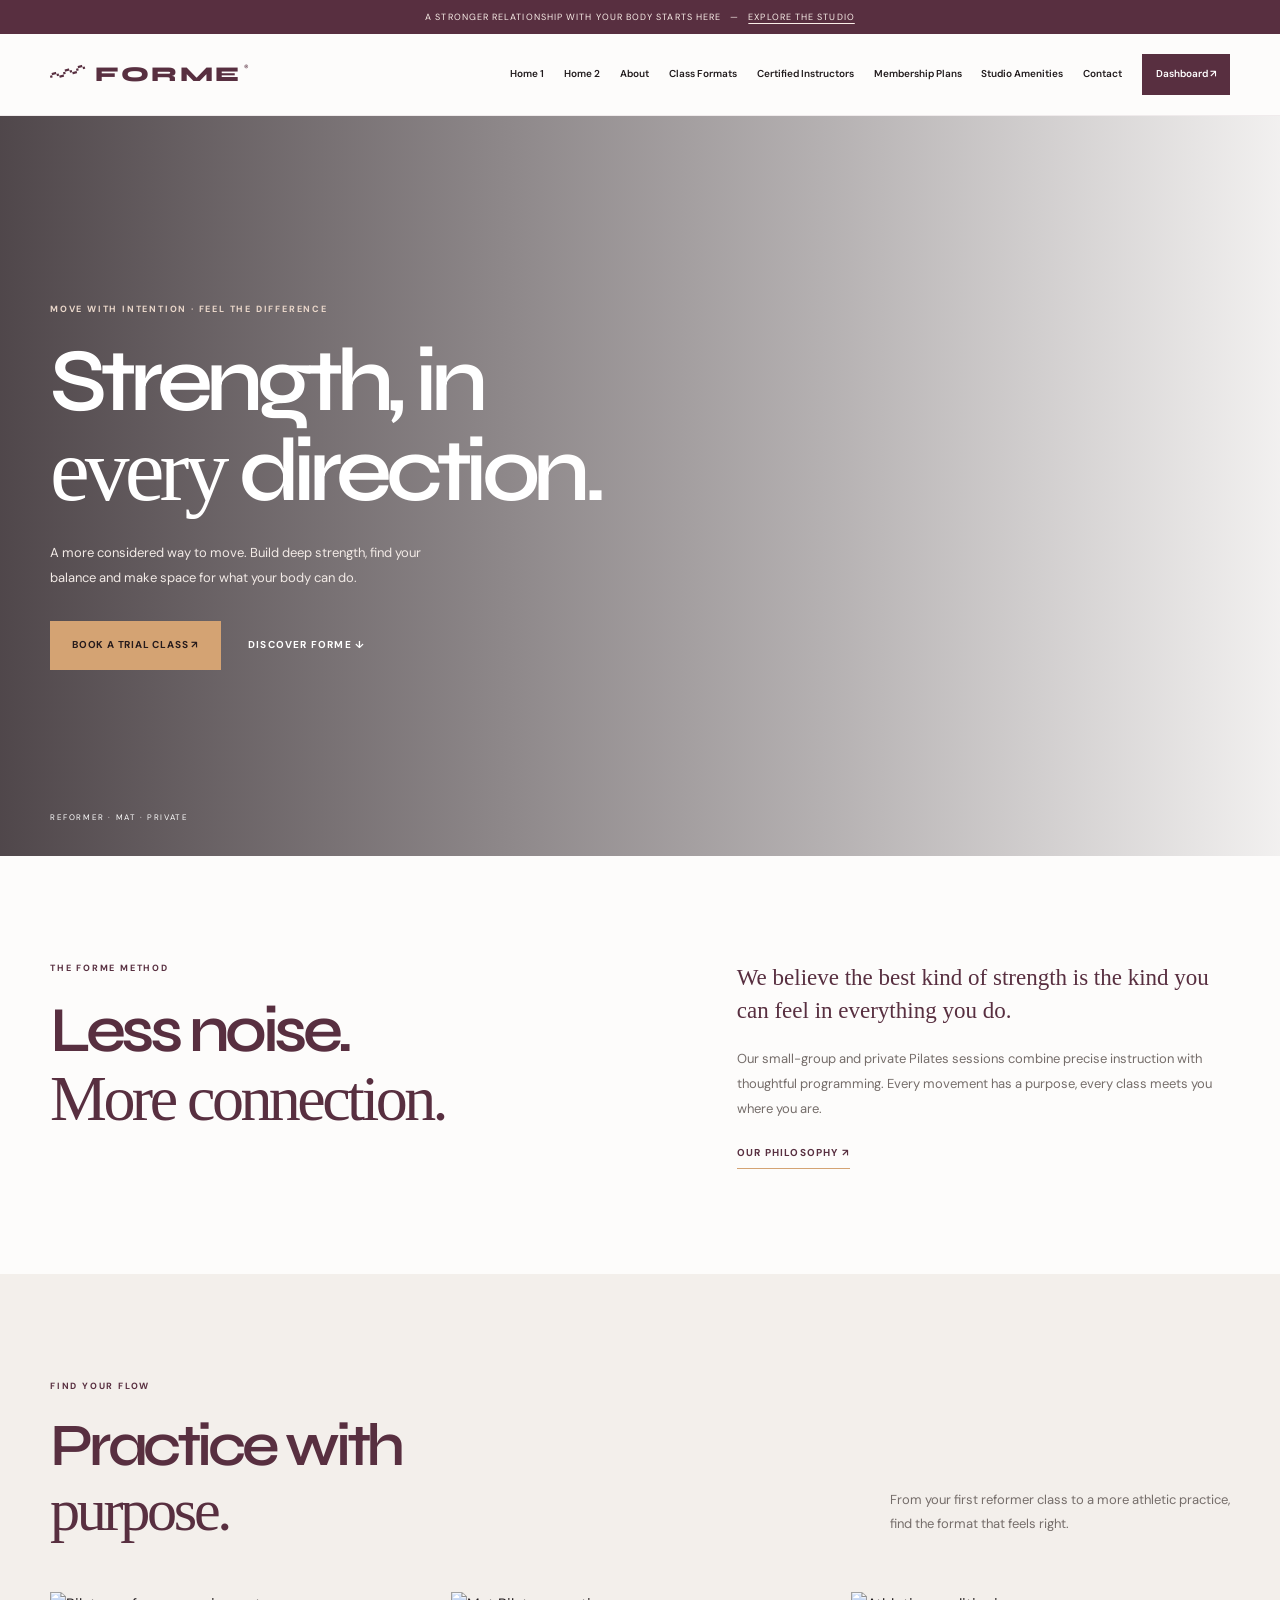
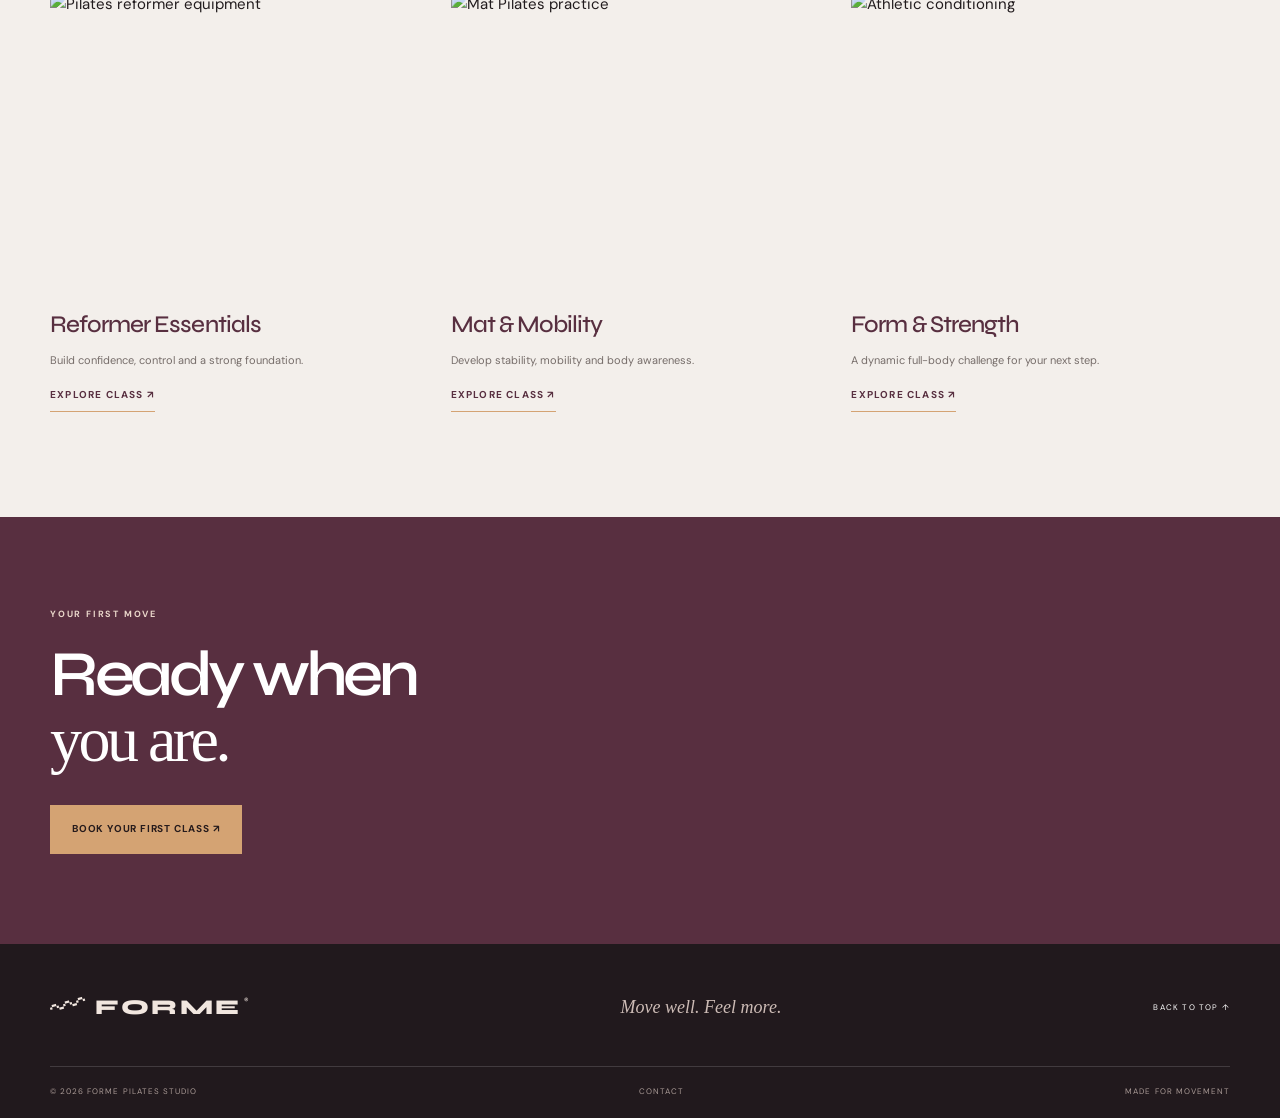
==== index.html @ f52ded82 "firstpush" ====
<!DOCTYPE html><html lang="en"><head><meta charset="UTF-8"><meta name="viewport" content="width=device-width, initial-scale=1.0">
<meta name="theme-color" content="#582f40">
<link rel="preconnect" href="https://fonts.googleapis.com"><link rel="preconnect" href="https://fonts.gstatic.com" crossorigin>
<link href="https://fonts.googleapis.com/css2?family=DM+Sans:wght@400;500;600;700&family=Syne:wght@400;500;600;700;800&display=swap" rel="stylesheet">
<link rel="stylesheet" href="styles.css"><title>Home 1 | FORME Pilates</title></head><body class="" id="top"><div class="announcement">A stronger relationship with your body starts here <span>—</span> <a href="classes.html">Explore the studio</a></div>
<header class="site-header"><a class="brand" href="index.html"><span class="brand-mark">〰</span><span class="brand-name">FORME<span>®</span></span></a>
<button class="menu-toggle" aria-label="Open navigation menu" aria-expanded="false" aria-controls="primary-nav"><span></span><span></span></button>
<nav class="primary-nav" id="primary-nav" aria-label="Main navigation">
<a href="index.html">Home 1</a><a href="home-2.html">Home 2</a><a href="about.html">About</a><a href="classes.html">Class Formats</a><a href="instructors.html">Certified Instructors</a><a href="membership.html">Membership Plans</a><a href="amenities.html">Studio Amenities</a><a href="contact.html">Contact</a><a class="nav-cta" href="dashboard.html">Dashboard ↗</a>
</nav></header><main>
<section class="hero hero-home"><div class="hero-shade"></div><div class="wrap hero-content"><p class="eyebrow light">MOVE WITH INTENTION · FEEL THE DIFFERENCE</p><h1>Strength, in<br><em>every</em> direction.</h1><p class="hero-copy">A more considered way to move. Build deep strength, find your balance and make space for what your body can do.</p><div class="hero-actions"><a class="button button-sand" href="contact.html">Book a trial class ↗</a><a class="text-link light-link" href="about.html">Discover FORME ↓</a></div></div><div class="hero-note">REFORMER · MAT · PRIVATE</div></section>
<section class="section wrap split"><div><p class="eyebrow">THE FORME METHOD</p><h2>Less noise.<br><em>More connection.</em></h2></div><div><p class="lead">We believe the best kind of strength is the kind you can feel in everything you do.</p><p>Our small-group and private Pilates sessions combine precise instruction with thoughtful programming. Every movement has a purpose, every class meets you where you are.</p><a class="under-link" href="about.html">Our philosophy ↗</a></div></section>
<section class="section soft"><div class="wrap"><div class="section-head"><div><p class="eyebrow">FIND YOUR FLOW</p><h2>Practice with<br><em>purpose.</em></h2></div><p class="section-intro">From your first reformer class to a more athletic practice, find the format that feels right.</p></div><div class="cards three"><article class="image-card"><img src="https://images.unsplash.com/photo-1599447421416-3414500d18a5?auto=format&fit=crop&w=900&q=85" alt="Pilates reformer equipment"><h3>Reformer Essentials</h3><p>Build confidence, control and a strong foundation.</p><a class="under-link" href="classes.html">Explore class ↗</a></article><article class="image-card"><img src="https://images.unsplash.com/photo-1510894347719-fc2f6f3b3c1c?auto=format&fit=crop&w=900&q=85" alt="Mat Pilates practice"><h3>Mat & Mobility</h3><p>Develop stability, mobility and body awareness.</p><a class="under-link" href="classes.html">Explore class ↗</a></article><article class="image-card"><img src="https://images.unsplash.com/photo-1571019613454-1cb2f99b2d8b?auto=format&fit=crop&w=900&q=85" alt="Athletic conditioning"><h3>Form & Strength</h3><p>A dynamic full-body challenge for your next step.</p><a class="under-link" href="classes.html">Explore class ↗</a></article></div></div></section>
<section class="cta-band"><div class="wrap"><p class="eyebrow light">YOUR FIRST MOVE</p><h2>Ready when<br><em>you are.</em></h2><a class="button button-sand" href="contact.html">Book your first class ↗</a></div></section></main><footer class="site-footer"><div class="wrap footer-top"><a class="brand footer-brand" href="index.html"><span class="brand-mark">〰</span><span class="brand-name">FORME<span>®</span></span></a><p>Move well. Feel more.</p><a href="#top" class="back-top">BACK TO TOP ↑</a></div><div class="wrap footer-bottom"><span>© 2026 FORME PILATES STUDIO</span><span><a href="contact.html">CONTACT</a></span><span>MADE FOR MOVEMENT</span></div></footer><script src="script.js"></script></body></html>
---- styles.css ----
@import url('https://fonts.googleapis.com/css2?family=DM+Sans:wght@400;500;600;700&family=Syne:wght@400;500;600;700;800&display=swap');
:root{--plum:#582f40;--sand:#d4a373;--cream:#fdfcfb;--ink:#211b1d;--muted:#827a78;--line:#e7e0dc;--serif:Georgia,'Times New Roman',serif;--sans:'DM Sans',Arial,sans-serif;--display:'Syne',sans-serif}
*{box-sizing:border-box}html{scroll-behavior:smooth;scroll-padding-top:100px}body{margin:0;background:var(--cream);color:var(--ink);font:15px/1.65 var(--sans);-webkit-font-smoothing:antialiased}a{color:inherit;text-decoration:none}button,input,select,textarea{font:inherit}.wrap{width:min(1180px,calc(100% - 100px));margin-inline:auto}.announcement{height:34px;background:var(--plum);color:#f9eee8;text-align:center;font-size:9px;letter-spacing:.12em;text-transform:uppercase;display:flex;align-items:center;justify-content:center;gap:9px}.announcement a{text-decoration:underline;text-underline-offset:3px}.site-header{height:82px;padding:0 max(50px,calc((100vw - 1180px)/2));display:flex;align-items:center;justify-content:space-between;background:rgba(253,252,251,.97);position:sticky;top:0;z-index:50;border-bottom:1px solid rgba(88,47,64,.08);backdrop-filter:blur(14px)}.brand{display:flex;align-items:center;gap:9px;color:var(--plum);white-space:nowrap}.brand-mark{width:36px;height:36px;display:grid;place-items:center;font:36px/1 var(--serif);transform:rotate(-15deg)}.brand-name{font:800 21px var(--display);letter-spacing:.12em}.brand-name span{font:500 9px var(--sans);vertical-align:top;letter-spacing:0;margin-left:2px}.primary-nav{display:flex;align-items:center;gap:clamp(10px,1.55vw,22px);font-size:10px;font-weight:600}.primary-nav>a:not(.nav-cta):hover{color:#a56f79}.nav-cta{background:var(--plum);color:white;padding:12px 14px;white-space:nowrap}.menu-toggle{display:none}.eyebrow{font-size:9px;font-weight:700;letter-spacing:.2em;text-transform:uppercase;color:var(--plum);margin:0 0 20px}.eyebrow.light{color:#ead7ca}.button{min-height:49px;padding:0 21px;display:inline-flex;align-items:center;justify-content:center;font-size:10px;font-weight:700;letter-spacing:.08em;text-transform:uppercase;border:1px solid transparent;cursor:pointer;transition:transform .2s,background .2s,color .2s}.button:hover{transform:translateY(-2px)}.button-sand{background:var(--sand);color:#261b1c}.button-plum{background:var(--plum);color:white}.button-outline{border-color:rgba(88,47,64,.45);color:var(--plum)}.button-outline:hover{background:var(--plum);color:white}.text-link{font-size:10px;text-transform:uppercase;letter-spacing:.12em;font-weight:700}.light-link{color:white}.hero{min-height:660px;height:min(740px,calc(100vh - 116px));position:relative;display:flex;align-items:center;overflow:hidden;color:white;background-size:cover;background-position:center}.hero-home{background-image:url('https://images.unsplash.com/photo-1518611012118-696072aa579a?auto=format&fit=crop&w=2200&q=88')}.hero-premium{background-image:url('https://images.unsplash.com/photo-1599447421416-3414500d18a5?auto=format&fit=crop&w=2200&q=88')}.hero-shade{position:absolute;inset:0;background:linear-gradient(90deg,rgba(31,20,25,.78),rgba(31,20,25,.32) 65%,rgba(31,20,25,.05))}.hero-content{position:relative;padding-block:40px}.hero h1,.page-hero h1{font:600 clamp(55px,7vw,96px)/.99 var(--display);letter-spacing:-.075em;margin:0;max-width:820px}.hero h1 em,.page-hero h1 em,.split h2 em,.section-head h2 em,.cta-band h2 em,.dark-panel h2 em,.contact-layout h2 em,.auth-card h1 em{font:400 1em/.99 var(--serif);letter-spacing:-.055em}.hero-copy{max-width:410px;color:#f2eae6;font-size:13px;line-height:1.9;margin:26px 0 30px}.hero-actions{display:flex;align-items:center;gap:27px}.hero-note{position:absolute;left:max(50px,calc((100vw - 1180px)/2));bottom:32px;font-size:8px;letter-spacing:.2em}.section{padding-block:105px}.split{display:grid;grid-template-columns:1.05fr .95fr;gap:12%;align-items:start}.split h2,.section-head h2,.contact-layout h2{font:600 clamp(42px,5vw,66px)/1.08 var(--display);letter-spacing:-.07em;color:var(--plum);margin:0}.split p:not(.eyebrow){color:#756d6a;font-size:13px;line-height:1.95}.lead{font:23px/1.45 var(--serif)!important;color:var(--plum)!important;margin:0 0 18px}.under-link{display:inline-block;color:var(--plum);font-size:10px;text-transform:uppercase;font-weight:700;letter-spacing:.12em;border-bottom:1px solid var(--sand);padding-bottom:7px;margin-top:10px}.soft{background:#f3efeb}.section-head{display:flex;justify-content:space-between;align-items:end;gap:35px;margin-bottom:48px}.section-head h2{font-size:clamp(42px,4.7vw,62px)}.section-intro{max-width:340px;color:#756d6a;font-size:13px;line-height:1.9;margin:0 0 7px}.cards{display:grid;gap:22px}.three{grid-template-columns:repeat(3,minmax(0,1fr))}.two{grid-template-columns:repeat(2,minmax(0,1fr))}.image-card img{width:100%;height:300px;object-fit:cover;display:block}.image-card h3,.feature-card h3,.amenity-card h3,.person-card h3{font:500 24px var(--display);color:var(--plum);letter-spacing:-.04em;margin:18px 0 7px}.image-card p,.feature-card p,.amenity-card p,.person-card p{font-size:11px;color:#766d6a;line-height:1.85}.image-card .under-link{margin-top:5px}.cta-band{padding:90px 0;background:var(--plum);color:white}.cta-band h2,.dark-panel h2{font:600 clamp(48px,5vw,68px)/1.04 var(--display);letter-spacing:-.07em;margin:0 0 30px}.page-hero{min-height:420px;display:flex;align-items:center;background-size:cover;background-position:center;color:white;position:relative}.page-hero:before{content:"";position:absolute;inset:0;background:linear-gradient(90deg,rgba(34,21,27,.78),rgba(34,21,27,.25))}.page-hero .wrap{position:relative}.page-hero h1{font-size:clamp(48px,6.4vw,78px)}.page-hero p:not(.eyebrow){max-width:460px;color:#f0e5e0;font-size:13px;margin-top:22px}.about-hero{background-image:url('https://images.unsplash.com/photo-1518611012118-696072aa579a?auto=format&fit=crop&w=1800&q=85')}.classes-hero{background-image:url('https://images.unsplash.com/photo-1599447421416-3414500d18a5?auto=format&fit=crop&w=1800&q=85')}.instructors-hero{background-image:url('https://images.unsplash.com/photo-1544367567-0f2fcb009e0b?auto=format&fit=crop&w=1800&q=85')}.membership-hero{background-image:url('https://images.unsplash.com/photo-1510894347719-fc2f6f3b3c1c?auto=format&fit=crop&w=1800&q=85')}.amenities-hero{background-image:url('https://images.unsplash.com/photo-1600210492486-724fe5c67fb0?auto=format&fit=crop&w=1800&q=85')}.contact-hero{background-image:url('https://images.unsplash.com/photo-1518611012118-696072aa579a?auto=format&fit=crop&w=1800&q=85')}.rounded-img{width:100%;max-height:440px;object-fit:cover}.feature-card{padding:32px;background:#fff;border:1px solid var(--line);min-height:190px}.feature-card b{font-size:9px;letter-spacing:.15em;color:#b18b75}.feature-card h3{margin-top:24px}.dark-panel{background:var(--plum);color:white;padding:95px 0}.premium-grid{display:grid;grid-template-columns:.8fr 1.2fr;gap:9%;align-items:center}.premium-grid p:not(.eyebrow){font-size:12px;color:#e5d8d3;max-width:400px;margin:20px 0 28px}.premium-grid img{width:100%;height:440px;object-fit:cover}.detail-card{background:#fff;border:1px solid var(--line)}.detail-card img{width:100%;height:280px;object-fit:cover;display:block}.detail-body{padding:27px}.detail-body h2{font:500 27px var(--display);color:var(--plum);margin:0 0 10px}.detail-body p:not(.eyebrow){font-size:11px;color:#776e6b;line-height:1.9;min-height:62px}.detail-body .button{margin-top:10px}.person-card{border:1px solid var(--line);background:white}.person-card img{width:100%;height:320px;object-fit:cover;display:block}.person-card>div{padding:23px}.person-card h3{margin:0}.person-card .bio{border-top:1px solid var(--line);padding-top:12px;margin-top:14px}.plan-card{position:relative;padding:34px 30px 30px;border:1px solid var(--line);background:white;min-height:410px;display:flex;flex-direction:column}.plan-card h2{font:500 29px var(--display);color:var(--plum);margin:0}.plan-card>p:not(.eyebrow){font-size:11px;color:#827a78}.plan-price{font:500 45px var(--display);color:var(--plum);letter-spacing:-.07em;margin:15px 0}.plan-price small{font:11px var(--sans);letter-spacing:0;color:#827a78}.plan-card ul{list-style:none;padding:0;margin:0 0 25px}.plan-card li{font-size:10px;color:#6f6664;padding:8px 0;border-top:1px solid #f0ece9}.plan-card .button{margin-top:auto}.highlighted{background:#f5eee9;border-color:#d4b7a2}.popular-label{position:absolute;right:0;top:0;background:var(--sand);padding:7px 13px;font-size:8px;font-weight:700;letter-spacing:.12em;color:#302327}.pricing-note{font-size:10px;color:#9b918d;text-align:center;margin-top:22px}.faq-list{max-width:800px}.faq-list details{padding:19px 0;border-top:1px solid #dcd2cc}.faq-list summary{cursor:pointer;color:var(--plum);font:500 18px var(--display)}.faq-list details p{font-size:12px;color:#756d6a}.amenity-card{background:white}.amenity-card img{width:100%;height:270px;object-fit:cover}.amenity-card div{padding:22px 25px}.amenity-card h3{margin:0}.contact-layout{display:grid;grid-template-columns:1fr .9fr;gap:12%;align-items:start}.contact-info{margin-top:35px;border-top:1px solid var(--line)}.contact-info p{font-size:11px;color:#756d6a;padding:12px 0;border-bottom:1px solid var(--line)}.contact-info b{font-size:8px;letter-spacing:.15em;color:var(--plum)}.form-card{background:#f3efeb;padding:35px;display:grid;gap:8px}.form-card label,.auth-card>label{font-size:9px;text-transform:uppercase;letter-spacing:.12em;color:var(--plum);margin-top:8px}.form-card input,.form-card select,.form-card textarea,.auth-card input:not([type=checkbox]){width:100%;border:1px solid #dcd2cc;background:#fff;padding:13px;font-size:12px;outline-color:var(--sand);color:var(--ink)}.form-card textarea{resize:vertical}.form-card small,.auth-card small{font-size:9px;color:#8b817d}.form-feedback{font-size:11px;color:#8a684e;min-height:18px}.site-footer{background:#21191d;color:#fff;padding:35px 0 20px}.footer-top{display:flex;align-items:center;justify-content:space-between;padding-bottom:30px;border-bottom:1px solid rgba(255,255,255,.15)}.footer-brand{color:#f1e6df}.footer-top>p{font:italic 18px var(--serif);color:#cdbcb6}.back-top{font-size:8px;letter-spacing:.15em}.footer-bottom{display:flex;justify-content:space-between;padding-top:18px;font-size:8px;letter-spacing:.13em;color:#a99a96}.dashboard-page{background:#f5f2ef}.dashboard-wrap{display:grid;grid-template-columns:220px 1fr;gap:35px;padding-block:45px;min-height:78vh}.dash-sidebar{background:#fff;border:1px solid var(--line);padding:25px 18px;display:flex;flex-direction:column;gap:5px;align-self:start;position:sticky;top:105px}.dash-brand{font:800 17px var(--display);color:var(--plum);letter-spacing:.1em;margin:0 0 20px}.dash-brand span{display:block;font:8px var(--sans);letter-spacing:.2em;color:#a18d86}.dash-sidebar>a{padding:10px 12px;font-size:11px;color:#6d6461}.dash-sidebar>a.active,.dash-sidebar>a:hover{background:#f3efeb;color:var(--plum)}.dash-main{min-width:0}.dash-top{display:flex;justify-content:space-between;align-items:center;margin-bottom:25px}.dash-top h1{font:600 36px var(--display);color:var(--plum);margin:0}.dash-top p:not(.eyebrow){font-size:11px;color:#827a78;margin:5px 0}.metric-grid{display:grid;grid-template-columns:repeat(3,1fr);gap:14px;margin-bottom:20px}.metric,.dash-panel{background:#fff;border:1px solid var(--line);padding:22px}.metric span{display:block;font-size:8px;letter-spacing:.14em;color:#877b77}.metric strong{display:block;font:500 34px var(--display);color:var(--plum);margin:5px 0}.metric small,.muted-text{font-size:10px;color:#958985}.dash-panel{margin-bottom:18px}.dash-panel h2{font:500 19px var(--display);color:var(--plum);margin:0 0 16px}.panel-head{display:flex;justify-content:space-between}.panel-head a{font-size:10px;color:var(--plum)}.schedule-row{display:flex;align-items:center;gap:15px;padding:14px 0;border-top:1px solid var(--line)}.date-tile{width:48px;height:52px;background:#f3efeb;display:grid;place-content:center;text-align:center;color:var(--plum)}.date-tile b{font:500 20px var(--display);line-height:1.1}.date-tile span{font-size:8px;letter-spacing:.12em}.schedule-row>div:nth-child(2){flex:1}.schedule-row>div:nth-child(2) b{display:block;font-size:11px;color:var(--plum)}.schedule-row small{font-size:9px;color:#8a817d}.status{font-size:8px;letter-spacing:.1em;color:#6d806c}.dash-lower{gap:18px}.activity-row{display:flex;justify-content:space-between;padding:11px 0;border-top:1px solid var(--line);font-size:10px;color:#756d6a}.activity-row b{color:var(--plum)}.auth-page{background:#f3efeb}.auth-shell{min-height:calc(100vh - 116px);display:grid;grid-template-columns:1fr 1fr}.auth-image{background:url('https://images.unsplash.com/photo-1518611012118-696072aa579a?auto=format&fit=crop&w=1200&q=85') center/cover}.auth-card{width:min(440px,calc(100% - 50px));margin:auto;padding:50px 0;display:flex;flex-direction:column}.auth-card .brand{margin-bottom:40px}.auth-card h1{font:600 48px/1 var(--display);letter-spacing:-.07em;color:var(--plum);margin:0 0 25px}.auth-card input:not([type=checkbox]){margin-bottom:9px}.auth-options{display:flex;justify-content:space-between;align-items:center;font-size:9px;margin:10px 0 20px}.auth-options a,.auth-switch a{color:var(--plum);text-decoration:underline}.auth-options label,.checkline{font-size:9px;color:#756d6a}.auth-switch{text-align:center;font-size:10px;color:#756d6a}.checkline{display:flex;align-items:center;gap:8px;margin:14px 0}.auth-card .button{width:100%}
@media(min-width:761px) and (max-width:1100px){.site-header{padding-inline:32px}.menu-toggle{display:flex;width:44px;height:44px;border:1px solid #e7ded9;background:transparent;align-items:center;justify-content:center;flex-direction:column;gap:6px;cursor:pointer;z-index:70}.menu-toggle span{display:block;width:18px;height:1.5px;background:var(--plum);transition:transform .25s}.menu-toggle[aria-expanded=true] span:first-child{transform:translateY(3.75px) rotate(45deg)}.menu-toggle[aria-expanded=true] span:last-child{transform:translateY(-3.75px) rotate(-45deg)}.primary-nav{position:fixed;inset:116px 0 auto 0;background:var(--cream);padding:20px 32px 28px;display:flex;flex-direction:column;align-items:stretch;gap:0;box-shadow:0 18px 25px rgba(35,20,25,.12);transform:translateY(-140%);opacity:0;visibility:hidden;transition:transform .3s,opacity .3s,visibility .3s}.primary-nav.open{transform:translateY(0);opacity:1;visibility:visible}.primary-nav>a:not(.nav-cta){padding:12px 2px;border-bottom:1px solid var(--line);font-size:12px}.nav-cta{margin-top:15px;text-align:center}.wrap{width:calc(100% - 64px)}.three{gap:15px}.image-card img{height:240px}.person-card img{height:260px}.dashboard-wrap{grid-template-columns:185px 1fr;gap:18px}}
@media(max-width:760px){html{scroll-padding-top:78px}.wrap{width:calc(100% - 46px)}.announcement{font-size:8px;letter-spacing:.06em;padding:0 5px}.site-header{height:72px;padding:0 22px}.brand-mark{width:31px;height:31px}.brand-name{font-size:19px}.menu-toggle{display:flex;width:43px;height:43px;border:1px solid #e7ded9;background:transparent;align-items:center;justify-content:center;flex-direction:column;gap:6px;cursor:pointer;z-index:70}.menu-toggle span{display:block;width:18px;height:1.5px;background:var(--plum);transition:transform .25s}.menu-toggle[aria-expanded=true] span:first-child{transform:translateY(3.75px) rotate(45deg)}.menu-toggle[aria-expanded=true] span:last-child{transform:translateY(-3.75px) rotate(-45deg)}.primary-nav{position:fixed;inset:106px 0 auto;background:var(--cream);padding:15px 23px 25px;display:flex;flex-direction:column;align-items:stretch;gap:0;box-shadow:0 18px 25px rgba(35,20,25,.12);transform:translateY(-140%);opacity:0;visibility:hidden;transition:transform .3s,opacity .3s,visibility .3s;max-height:calc(100vh - 110px);overflow:auto}.primary-nav.open{transform:translateY(0);opacity:1;visibility:visible}.primary-nav>a:not(.nav-cta){padding:12px 2px;border-bottom:1px solid var(--line);font-size:12px}.nav-cta{margin-top:14px;text-align:center;padding:14px}.hero{height:670px;min-height:600px;max-height:calc(100svh - 106px);background-position:58% center}.hero h1{font-size:clamp(53px,11vw,78px)}.hero-copy{max-width:340px}.hero-actions{align-items:flex-start;flex-direction:column;gap:20px}.hero-note{left:23px;bottom:25px}.section{padding-block:75px}.split{grid-template-columns:1fr;gap:25px}.split h2,.section-head h2{font-size:clamp(42px,10vw,58px)}.section-head{display:block;margin-bottom:32px}.section-intro{margin-top:18px}.three{grid-template-columns:1fr 1fr;gap:18px}.image-card:first-child{grid-column:span 2}.image-card:first-child img{height:300px}.image-card img{height:210px}.image-card h3{font-size:20px}.cta-band{padding:75px 0}.page-hero{min-height:360px}.page-hero h1{font-size:clamp(47px,10vw,67px)}.premium-grid{grid-template-columns:1fr;gap:35px}.premium-grid img{height:300px}.dark-panel{padding:75px 0}.two{grid-template-columns:1fr}.detail-card img{height:260px}.person-card img{height:270px}.plan-card{min-height:0;padding:30px}.amenity-card img{height:240px}.contact-layout{grid-template-columns:1fr;gap:35px}.form-card{padding:25px}.dashboard-wrap{grid-template-columns:1fr;padding-block:22px;gap:20px}.dash-sidebar{position:static;display:grid;grid-template-columns:repeat(2,1fr);gap:3px;padding:15px}.dash-brand{grid-column:span 2;margin-bottom:7px}.dash-sidebar>a{padding:8px;font-size:10px}.dash-top{align-items:flex-start;gap:10px;flex-direction:column}.dash-top h1{font-size:31px}.metric-grid{grid-template-columns:1fr 1fr}.metric:last-child{grid-column:span 2}.dash-lower{grid-template-columns:1fr}.auth-shell{grid-template-columns:1fr;min-height:auto}.auth-image{height:210px}.auth-card{padding:38px 0 55px}.footer-top{flex-wrap:wrap;gap:15px}.footer-top>p{order:3;width:100%;margin:0}.footer-bottom{gap:12px;flex-wrap:wrap;font-size:7px}}
@media(max-width:420px){.wrap{width:calc(100% - 36px)}.site-header{padding-inline:18px}.announcement{font-size:7px}.hero h1{font-size:53px}.hero-copy{font-size:12px}.hero-actions .button{width:100%;justify-content:center}.three{grid-template-columns:1fr}.image-card:first-child{grid-column:auto}.image-card:first-child img,.image-card img{height:250px}.page-hero{min-height:330px}.page-hero h1{font-size:47px}.detail-body{padding:22px}.person-card img{height:230px}.metric-grid{gap:8px}.metric{padding:15px}.metric strong{font-size:29px}.schedule-row{gap:9px}.schedule-row small{display:block;max-width:170px}.status{font-size:7px}.footer-bottom{display:grid;grid-template-columns:1fr 1fr}.footer-bottom span:last-child{grid-column:span 2}}
@media(prefers-reduced-motion:reduce){html{scroll-behavior:auto}*,*::before,*::after{transition:none!important;animation:none!important}}
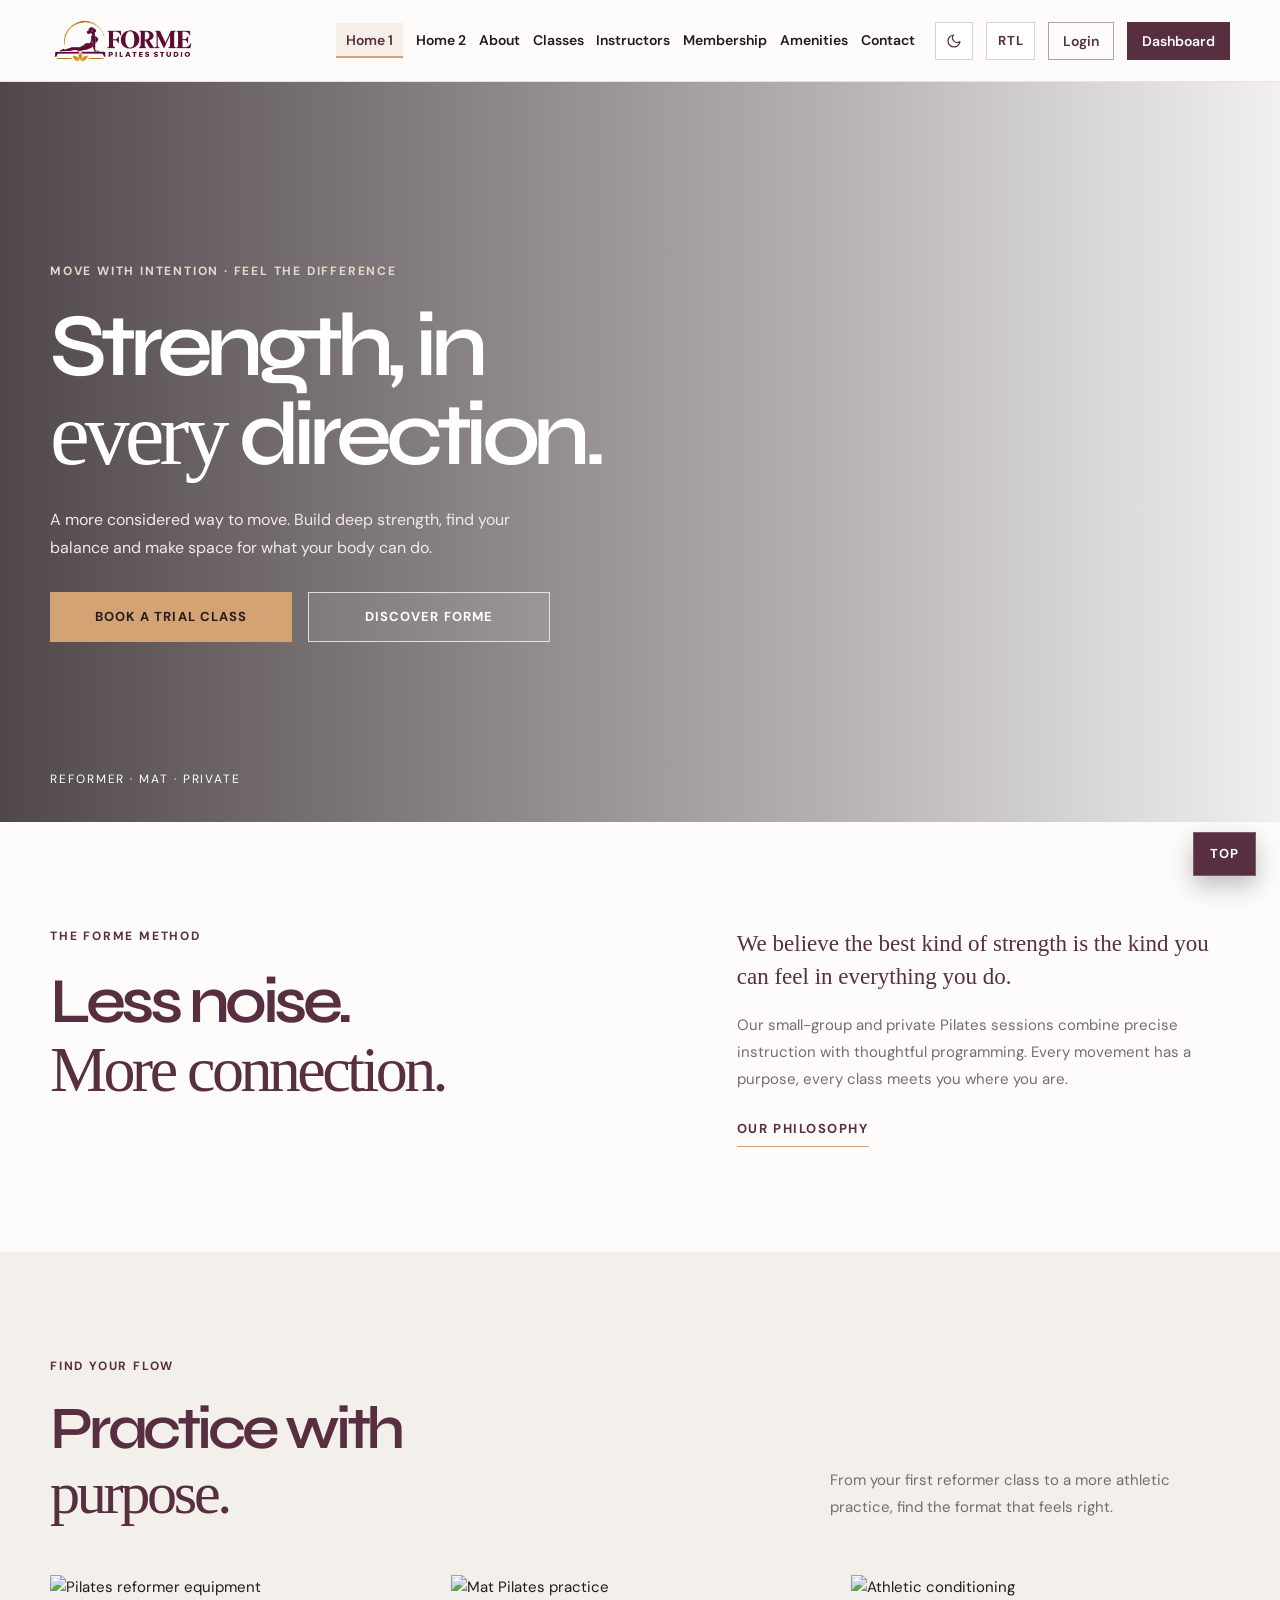
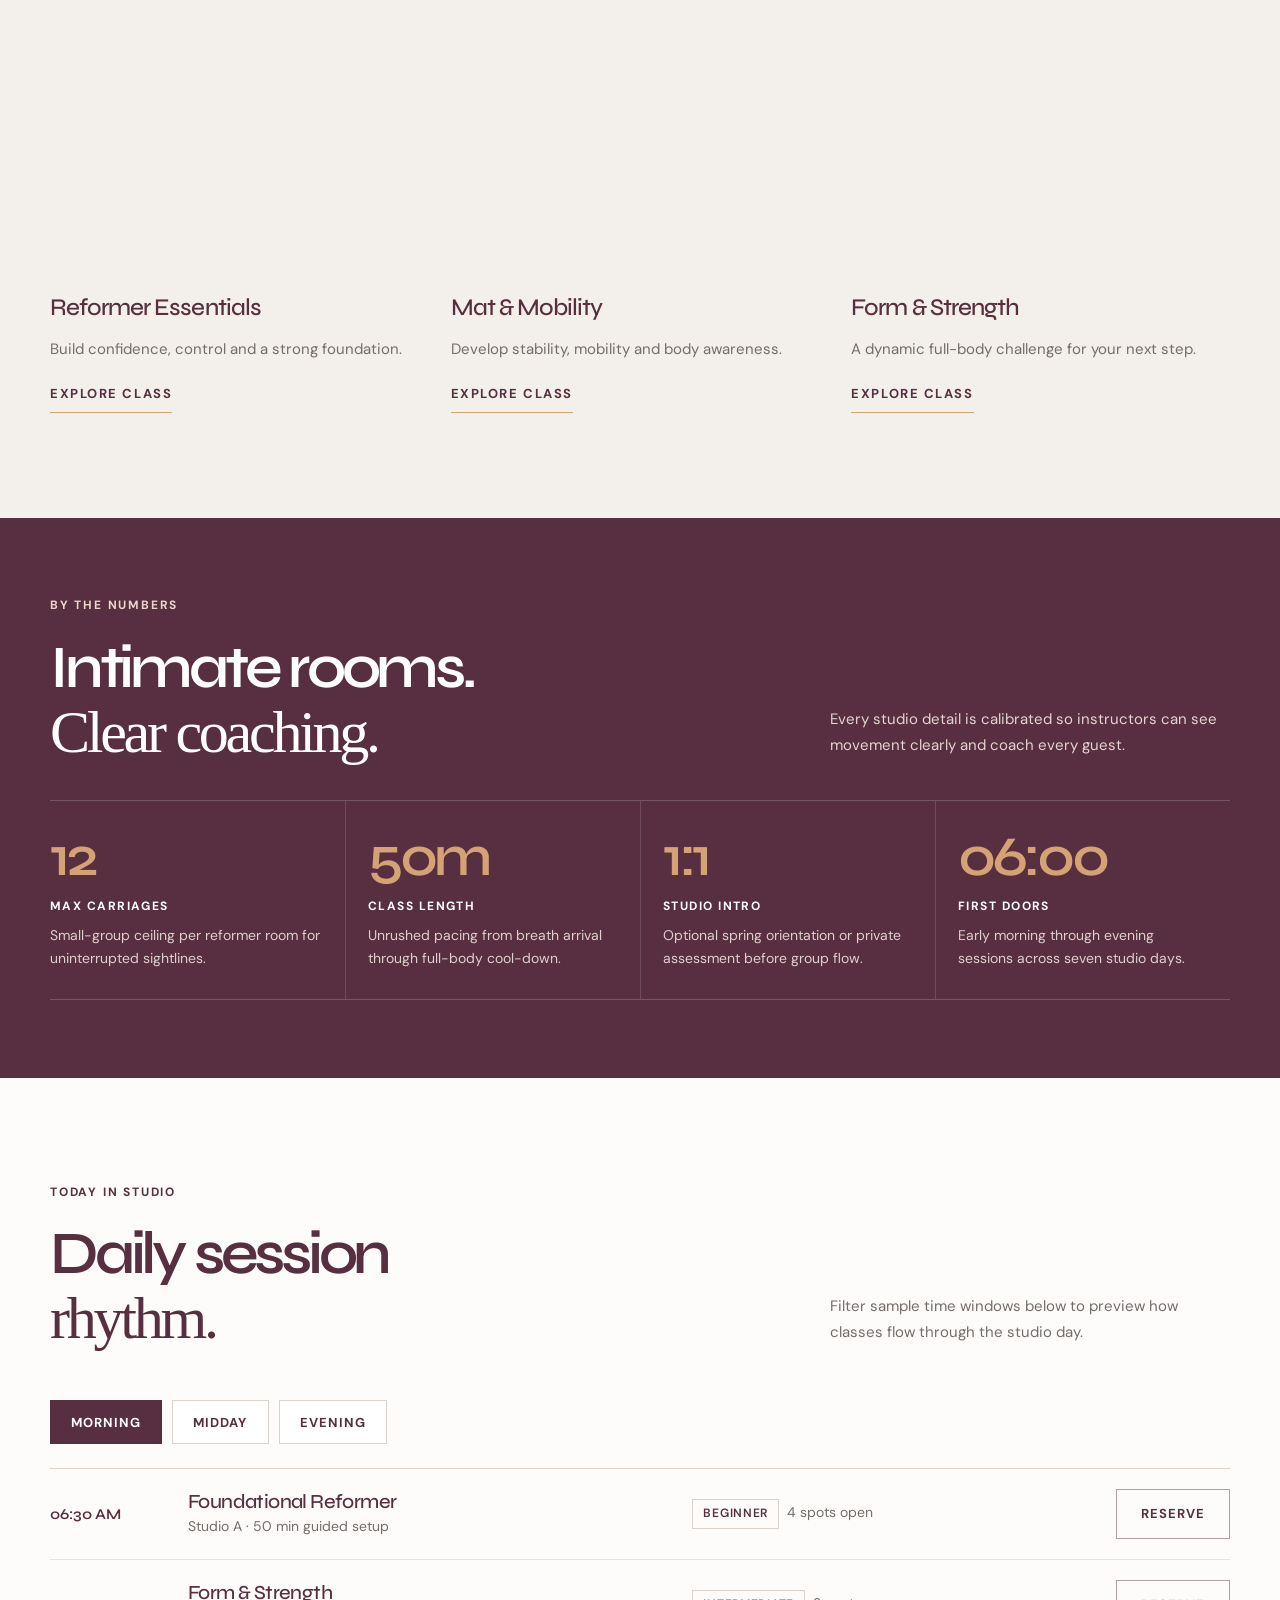
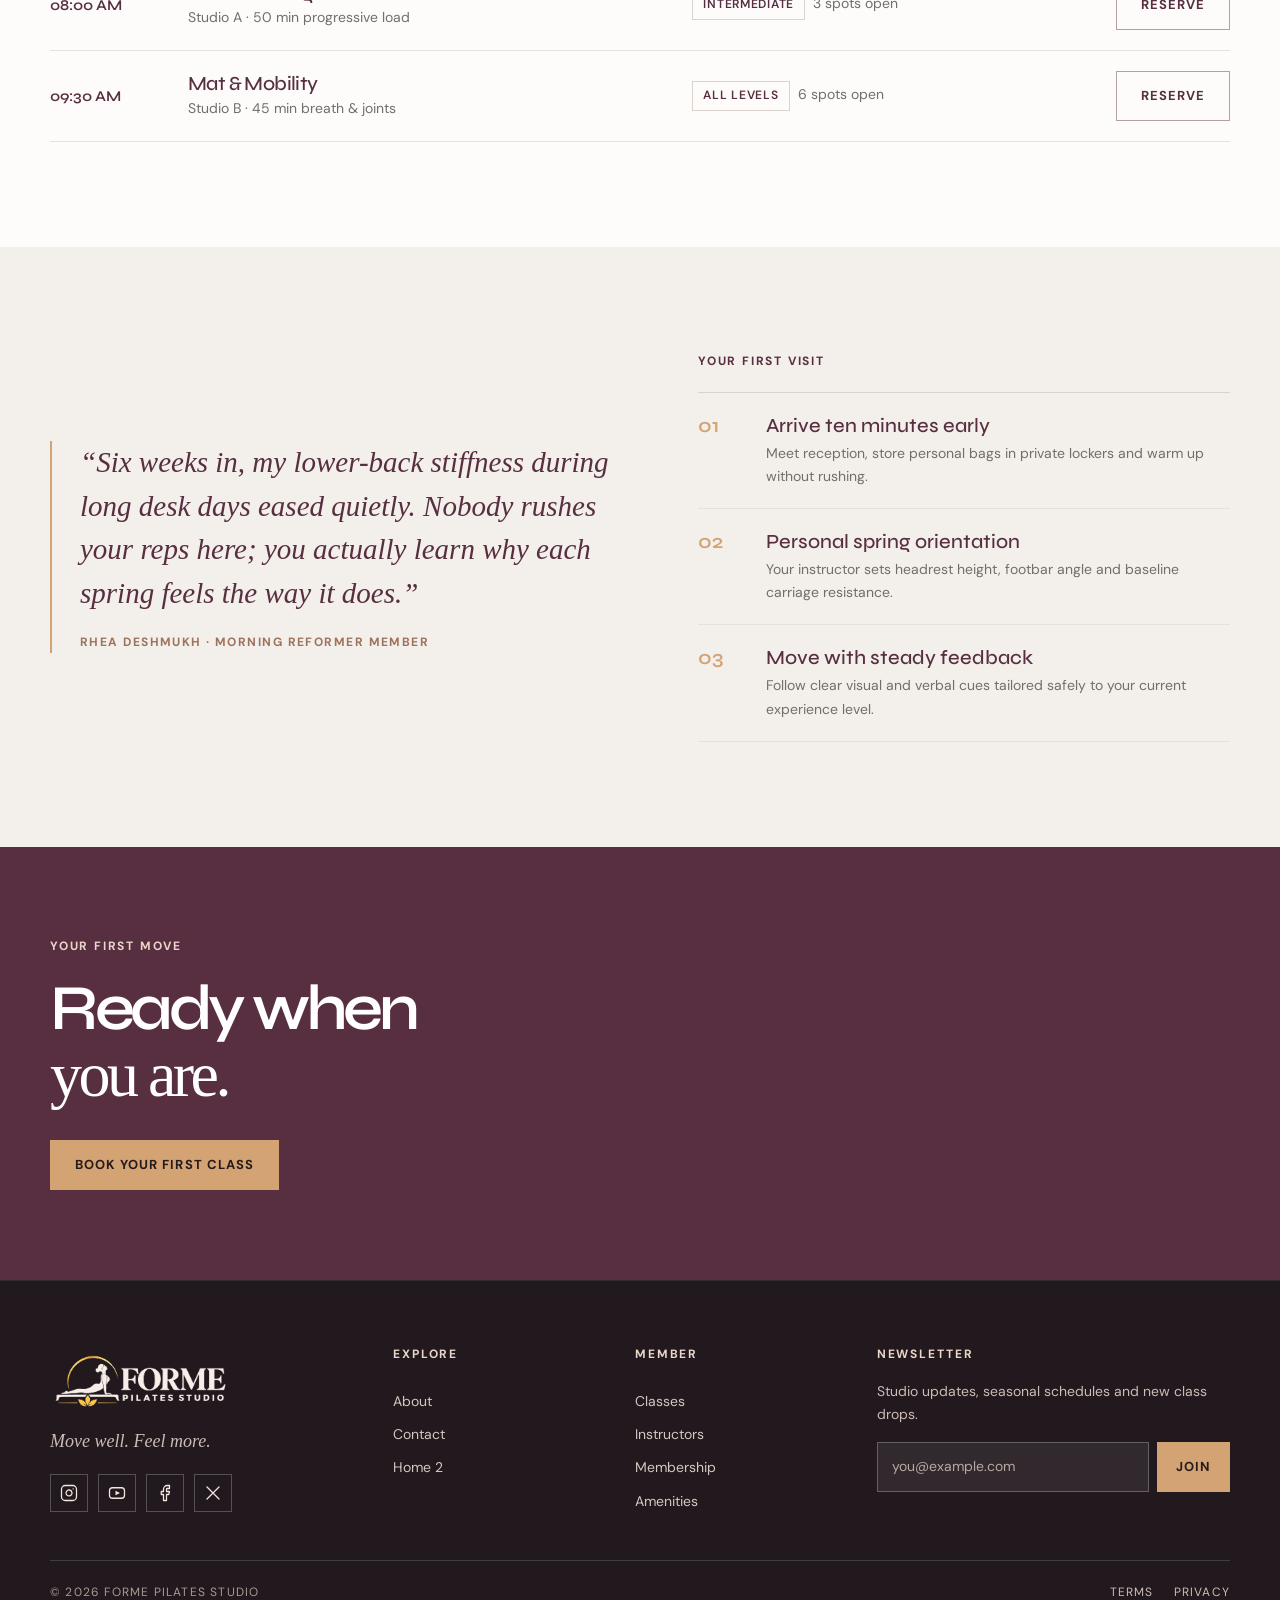
==== commit 88bd2521: "firstcommit" ====
--- a/index.html
+++ b/index.html
@@ -2,13 +2,15 @@
 <meta name="theme-color" content="#582f40">
 <link rel="preconnect" href="https://fonts.googleapis.com"><link rel="preconnect" href="https://fonts.gstatic.com" crossorigin>
 <link href="https://fonts.googleapis.com/css2?family=DM+Sans:wght@400;500;600;700&family=Syne:wght@400;500;600;700;800&display=swap" rel="stylesheet">
-<link rel="stylesheet" href="styles.css"><title>Home 1 | FORME Pilates</title></head><body class="" id="top"><div class="announcement">A stronger relationship with your body starts here <span>—</span> <a href="classes.html">Explore the studio</a></div>
-<header class="site-header"><a class="brand" href="index.html"><span class="brand-mark">〰</span><span class="brand-name">FORME<span>®</span></span></a>
-<button class="menu-toggle" aria-label="Open navigation menu" aria-expanded="false" aria-controls="primary-nav"><span></span><span></span></button>
+<script>(function(){var d=document.documentElement,m=document.querySelector('meta[name="theme-color"]'),r=function(k){try{var v=localStorage.getItem(k)||sessionStorage.getItem(k);if(v)return v}catch(e){}try{if(window.name.indexOf("FORME_PREFS:")===0)return JSON.parse(window.name.slice(12))[k]||""}catch(e){}return""},t=r("forme-theme"),dir=r("forme-dir");if(t==="dark"){d.setAttribute("data-theme","dark");if(m)m.setAttribute("content","#151113")}if(dir==="rtl")d.setAttribute("dir","rtl")})();</script><link rel="stylesheet" href="styles.css"><link rel="icon" type="image/png" href="favicon.png"><link rel="apple-touch-icon" href="favicon.png"><title>Home 1 | FORME Pilates</title></head><body class="" id="top"><header class="site-header"><a class="brand" href="index.html" aria-label="FORME Pilates Studio home"><img class="brand-logo logo-light" src="Plum and Gold Pilates Studio Logo.png" alt="FORME Pilates Studio"><img class="brand-logo logo-dark" src="logo-dark-mode.png" alt="FORME Pilates Studio"></a>
 <nav class="primary-nav" id="primary-nav" aria-label="Main navigation">
-<a href="index.html">Home 1</a><a href="home-2.html">Home 2</a><a href="about.html">About</a><a href="classes.html">Class Formats</a><a href="instructors.html">Certified Instructors</a><a href="membership.html">Membership Plans</a><a href="amenities.html">Studio Amenities</a><a href="contact.html">Contact</a><a class="nav-cta" href="dashboard.html">Dashboard ↗</a>
-</nav></header><main>
-<section class="hero hero-home"><div class="hero-shade"></div><div class="wrap hero-content"><p class="eyebrow light">MOVE WITH INTENTION · FEEL THE DIFFERENCE</p><h1>Strength, in<br><em>every</em> direction.</h1><p class="hero-copy">A more considered way to move. Build deep strength, find your balance and make space for what your body can do.</p><div class="hero-actions"><a class="button button-sand" href="contact.html">Book a trial class ↗</a><a class="text-link light-link" href="about.html">Discover FORME ↓</a></div></div><div class="hero-note">REFORMER · MAT · PRIVATE</div></section>
-<section class="section wrap split"><div><p class="eyebrow">THE FORME METHOD</p><h2>Less noise.<br><em>More connection.</em></h2></div><div><p class="lead">We believe the best kind of strength is the kind you can feel in everything you do.</p><p>Our small-group and private Pilates sessions combine precise instruction with thoughtful programming. Every movement has a purpose, every class meets you where you are.</p><a class="under-link" href="about.html">Our philosophy ↗</a></div></section>
-<section class="section soft"><div class="wrap"><div class="section-head"><div><p class="eyebrow">FIND YOUR FLOW</p><h2>Practice with<br><em>purpose.</em></h2></div><p class="section-intro">From your first reformer class to a more athletic practice, find the format that feels right.</p></div><div class="cards three"><article class="image-card"><img src="https://images.unsplash.com/photo-1599447421416-3414500d18a5?auto=format&fit=crop&w=900&q=85" alt="Pilates reformer equipment"><h3>Reformer Essentials</h3><p>Build confidence, control and a strong foundation.</p><a class="under-link" href="classes.html">Explore class ↗</a></article><article class="image-card"><img src="https://images.unsplash.com/photo-1510894347719-fc2f6f3b3c1c?auto=format&fit=crop&w=900&q=85" alt="Mat Pilates practice"><h3>Mat & Mobility</h3><p>Develop stability, mobility and body awareness.</p><a class="under-link" href="classes.html">Explore class ↗</a></article><article class="image-card"><img src="https://images.unsplash.com/photo-1571019613454-1cb2f99b2d8b?auto=format&fit=crop&w=900&q=85" alt="Athletic conditioning"><h3>Form & Strength</h3><p>A dynamic full-body challenge for your next step.</p><a class="under-link" href="classes.html">Explore class ↗</a></article></div></div></section>
-<section class="cta-band"><div class="wrap"><p class="eyebrow light">YOUR FIRST MOVE</p><h2>Ready when<br><em>you are.</em></h2><a class="button button-sand" href="contact.html">Book your first class ↗</a></div></section></main><footer class="site-footer"><div class="wrap footer-top"><a class="brand footer-brand" href="index.html"><span class="brand-mark">〰</span><span class="brand-name">FORME<span>®</span></span></a><p>Move well. Feel more.</p><a href="#top" class="back-top">BACK TO TOP ↑</a></div><div class="wrap footer-bottom"><span>© 2026 FORME PILATES STUDIO</span><span><a href="contact.html">CONTACT</a></span><span>MADE FOR MOVEMENT</span></div></footer><script src="script.js"></script></body></html>+<a href="index.html" aria-current="page">Home 1</a><a href="home-2.html">Home 2</a><a href="about.html">About</a><a href="classes.html">Classes</a><a href="instructors.html">Instructors</a><a href="membership.html">Membership</a><a href="amenities.html">Amenities</a><a href="contact.html">Contact</a><a class="nav-auth" href="login.html">Login</a><a class="nav-cta" href="dashboard.html">Dashboard</a>
+<div class="nav-utils"><button class="util-btn theme-toggle" type="button" aria-label="Switch to dark theme" aria-pressed="false"><svg viewBox="0 0 24 24" width="16" height="16" fill="none" stroke="currentColor" stroke-width="1.8" stroke-linecap="round" stroke-linejoin="round" aria-hidden="true"><path d="M21 12.79A9 9 0 1 1 11.21 3 7 7 0 0 0 21 12.79z"/></svg></button><button class="util-btn rtl-toggle" type="button" aria-label="Switch layout to right-to-left" aria-pressed="false">RTL</button></div></nav>
+<button class="menu-toggle" type="button" aria-label="Open navigation menu" aria-expanded="false" aria-controls="primary-nav"><span></span><span></span></button></header><main>
+<section class="hero hero-home"><div class="hero-shade"></div><div class="wrap hero-content"><p class="eyebrow light">MOVE WITH INTENTION · FEEL THE DIFFERENCE</p><h1>Strength, in<br><em>every</em> direction.</h1><p class="hero-copy">A more considered way to move. Build deep strength, find your balance and make space for what your body can do.</p><div class="hero-actions"><a class="button button-sand" href="contact.html">Book a trial class</a><a class="button button-light-outline" href="about.html">Discover FORME</a></div></div><div class="hero-note">REFORMER · MAT · PRIVATE</div></section>
+<section class="section wrap split"><div><p class="eyebrow">THE FORME METHOD</p><h2>Less noise.<br><em>More connection.</em></h2></div><div><p class="lead">We believe the best kind of strength is the kind you can feel in everything you do.</p><p>Our small-group and private Pilates sessions combine precise instruction with thoughtful programming. Every movement has a purpose, every class meets you where you are.</p><a class="under-link" href="about.html">Our philosophy</a></div></section>
+<section class="section soft"><div class="wrap"><div class="section-head"><div><p class="eyebrow">FIND YOUR FLOW</p><h2>Practice with<br><em>purpose.</em></h2></div><p class="section-intro">From your first reformer class to a more athletic practice, find the format that feels right.</p></div><div class="cards three"><article class="image-card"><img src="https://images.unsplash.com/photo-1599447421416-3414500d18a5?auto=format&fit=crop&w=900&q=85" alt="Pilates reformer equipment"><h3>Reformer Essentials</h3><p>Build confidence, control and a strong foundation.</p><a class="under-link" href="classes.html">Explore class</a></article><article class="image-card"><img src="https://images.unsplash.com/photo-1510894347719-fc2f6f3b3c1c?auto=format&fit=crop&w=900&q=85" alt="Mat Pilates practice"><h3>Mat & Mobility</h3><p>Develop stability, mobility and body awareness.</p><a class="under-link" href="classes.html">Explore class</a></article><article class="image-card"><img src="https://images.unsplash.com/photo-1571019613454-1cb2f99b2d8b?auto=format&fit=crop&w=900&q=85" alt="Athletic conditioning"><h3>Form & Strength</h3><p>A dynamic full-body challenge for your next step.</p><a class="under-link" href="classes.html">Explore class</a></article></div></div></section>
+<section class="metrics-band"><div class="wrap"><div class="section-head"><div><p class="eyebrow light">BY THE NUMBERS</p><h2>Intimate rooms.<br><em>Clear coaching.</em></h2></div><p class="section-intro">Every studio detail is calibrated so instructors can see movement clearly and coach every guest.</p></div><div class="stat-strip"><article class="stat-item"><strong>12</strong><b>Max Carriages</b><p>Small-group ceiling per reformer room for uninterrupted sightlines.</p></article><article class="stat-item"><strong>50m</strong><b>Class Length</b><p>Unrushed pacing from breath arrival through full-body cool-down.</p></article><article class="stat-item"><strong>1:1</strong><b>Studio Intro</b><p>Optional spring orientation or private assessment before group flow.</p></article><article class="stat-item"><strong>06:00</strong><b>First Doors</b><p>Early morning through evening sessions across seven studio days.</p></article></div></div></section>
+<section class="section wrap"><div class="section-head"><div><p class="eyebrow">TODAY IN STUDIO</p><h2>Daily session<br><em>rhythm.</em></h2></div><p class="section-intro">Filter sample time windows below to preview how classes flow through the studio day.</p></div><div class="segment-tabs" role="group" aria-label="Filter daily schedule window"><button class="segment-btn" type="button" data-schedule-filter="morning" aria-pressed="true">Morning</button><button class="segment-btn" type="button" data-schedule-filter="midday" aria-pressed="false">Midday</button><button class="segment-btn" type="button" data-schedule-filter="evening" aria-pressed="false">Evening</button></div><div class="slot-list"><div class="slot-row" data-schedule-slot="morning"><span class="slot-time">06:30 AM</span><div class="slot-title"><strong>Foundational Reformer</strong><span>Studio A · 50 min guided setup</span></div><div class="slot-meta"><span class="slot-tag">Beginner</span>4 spots open</div><a class="button button-outline" href="contact.html">Reserve</a></div><div class="slot-row" data-schedule-slot="morning"><span class="slot-time">08:00 AM</span><div class="slot-title"><strong>Form &amp; Strength</strong><span>Studio A · 50 min progressive load</span></div><div class="slot-meta"><span class="slot-tag">Intermediate</span>3 spots open</div><a class="button button-outline" href="contact.html">Reserve</a></div><div class="slot-row" data-schedule-slot="morning"><span class="slot-time">09:30 AM</span><div class="slot-title"><strong>Mat &amp; Mobility</strong><span>Studio B · 45 min breath &amp; joints</span></div><div class="slot-meta"><span class="slot-tag">All levels</span>6 spots open</div><a class="button button-outline" href="contact.html">Reserve</a></div><div class="slot-row" data-schedule-slot="midday" hidden><span class="slot-time">12:15 PM</span><div class="slot-title"><strong>Express Posture Reset</strong><span>Studio B · 45 min spinal decompression</span></div><div class="slot-meta"><span class="slot-tag">All levels</span>7 spots open</div><a class="button button-outline" href="contact.html">Reserve</a></div><div class="slot-row" data-schedule-slot="midday" hidden><span class="slot-time">01:30 PM</span><div class="slot-title"><strong>Foundational Reformer</strong><span>Studio A · 50 min controlled tempo</span></div><div class="slot-meta"><span class="slot-tag">Beginner</span>5 spots open</div><a class="button button-outline" href="contact.html">Reserve</a></div><div class="slot-row" data-schedule-slot="midday" hidden><span class="slot-time">03:00 PM</span><div class="slot-title"><strong>Private Studio Window</strong><span>Suite C · By prior consultation</span></div><div class="slot-meta"><span class="slot-tag">1:1 Private</span>2 openings</div><a class="button button-outline" href="home-2.html">Explore</a></div><div class="slot-row" data-schedule-slot="evening" hidden><span class="slot-time">05:30 PM</span><div class="slot-title"><strong>Sculpt &amp; Jumpboard</strong><span>Studio A · 50 min dynamic rhythm</span></div><div class="slot-meta"><span class="slot-tag">Intermediate</span>2 spots open</div><a class="button button-outline" href="contact.html">Reserve</a></div><div class="slot-row" data-schedule-slot="evening" hidden><span class="slot-time">06:45 PM</span><div class="slot-title"><strong>Reformer Essentials</strong><span>Studio A · 50 min evening unwind</span></div><div class="slot-meta"><span class="slot-tag">Beginner</span>5 spots open</div><a class="button button-outline" href="contact.html">Reserve</a></div><div class="slot-row" data-schedule-slot="evening" hidden><span class="slot-time">07:45 PM</span><div class="slot-title"><strong>Slow Lengthen &amp; Mat</strong><span>Studio B · 45 min restorative flow</span></div><div class="slot-meta"><span class="slot-tag">All levels</span>6 spots open</div><a class="button button-outline" href="contact.html">Reserve</a></div></div></section>
+<section class="section soft"><div class="wrap quote-rail"><blockquote class="editorial-quote"><p>“Six weeks in, my lower-back stiffness during long desk days eased quietly. Nobody rushes your reps here; you actually learn why each spring feels the way it does.”</p><cite>Rhea Deshmukh · Morning Reformer Member</cite></blockquote><div><p class="eyebrow">YOUR FIRST VISIT</p><div class="visit-steps"><div class="visit-step"><span>01</span><div><h3>Arrive ten minutes early</h3><p>Meet reception, store personal bags in private lockers and warm up without rushing.</p></div></div><div class="visit-step"><span>02</span><div><h3>Personal spring orientation</h3><p>Your instructor sets headrest height, footbar angle and baseline carriage resistance.</p></div></div><div class="visit-step"><span>03</span><div><h3>Move with steady feedback</h3><p>Follow clear visual and verbal cues tailored safely to your current experience level.</p></div></div></div></div></div></section>
+<section class="cta-band"><div class="wrap"><p class="eyebrow light">YOUR FIRST MOVE</p><h2>Ready when<br><em>you are.</em></h2><a class="button button-sand" href="contact.html">Book your first class</a></div></section></main><footer class="site-footer"><div class="wrap footer-grid"><div class="footer-intro"><a class="brand footer-brand" href="index.html" aria-label="FORME Pilates Studio home"><img class="brand-logo logo-light" src="Plum and Gold Pilates Studio Logo.png" alt="FORME Pilates Studio"><img class="brand-logo logo-dark" src="logo-dark-mode.png" alt="FORME Pilates Studio"></a><p class="footer-tagline">Move well. Feel more.</p><div class="footer-social" aria-label="Social media"><a href="https://instagram.com" target="_blank" rel="noopener noreferrer" aria-label="Instagram"><svg viewBox="0 0 24 24" width="18" height="18" fill="none" stroke="currentColor" stroke-width="1.7" stroke-linecap="round" stroke-linejoin="round" aria-hidden="true"><rect x="2" y="2" width="20" height="20" rx="5"/><path d="M16 11.37A4 4 0 1 1 12.63 8 4 4 0 0 1 16 11.37z"/><line x1="17.5" y1="6.5" x2="17.51" y2="6.5"/></svg></a><a href="https://youtube.com" target="_blank" rel="noopener noreferrer" aria-label="YouTube"><svg viewBox="0 0 24 24" width="18" height="18" fill="none" stroke="currentColor" stroke-width="1.7" stroke-linecap="round" stroke-linejoin="round" aria-hidden="true"><rect x="2" y="5" width="20" height="14" rx="4"/><polygon points="10 9 16 12 10 15 10 9" fill="currentColor" stroke="none"/></svg></a><a href="https://facebook.com" target="_blank" rel="noopener noreferrer" aria-label="Facebook"><svg viewBox="0 0 24 24" width="18" height="18" fill="none" stroke="currentColor" stroke-width="1.7" stroke-linecap="round" stroke-linejoin="round" aria-hidden="true"><path d="M18 2h-3a5 5 0 0 0-5 5v3H7v4h3v8h4v-8h3l1-4h-4V7a1 1 0 0 1 1-1h3z"/></svg></a><a href="https://x.com" target="_blank" rel="noopener noreferrer" aria-label="X"><svg viewBox="0 0 24 24" width="18" height="18" fill="none" stroke="currentColor" stroke-width="1.7" stroke-linecap="round" stroke-linejoin="round" aria-hidden="true"><path d="M4 4l16 16M20 4L4 20"/></svg></a></div></div><div class="footer-links"><p class="footer-heading">Explore</p><a href="about.html">About</a><a href="contact.html">Contact</a><a href="home-2.html">Home 2</a></div><div class="footer-links"><p class="footer-heading">Member</p><a href="classes.html">Classes</a><a href="instructors.html">Instructors</a><a href="membership.html">Membership</a><a href="amenities.html">Amenities</a></div><form class="footer-news" data-demo-form data-feedback="Thank you for subscribing. Connect this demo newsletter to your mailing list before launch."><p class="footer-heading">Newsletter</p><p class="footer-copy">Studio updates, seasonal schedules and new class drops.</p><div class="footer-form-row"><label class="sr-only" for="footer-email">Email address</label><input id="footer-email" type="email" required placeholder="you@example.com"><button class="button button-sand" type="submit">Join</button></div><p class="form-feedback" role="status" aria-live="polite"></p></form></div><div class="wrap footer-bottom"><span>© 2026 FORME PILATES STUDIO</span><div class="footer-bottom-links"><a href="terms.html">TERMS</a><a href="privacy.html">PRIVACY</a></div></div></footer><a class="floating-top" href="#top" aria-label="Back to top">Top</a><script src="script.js"></script></body></html>
--- a/styles.css
+++ b/styles.css
@@ -1,7 +1,1470 @@
 @import url('https://fonts.googleapis.com/css2?family=DM+Sans:wght@400;500;600;700&family=Syne:wght@400;500;600;700;800&display=swap');
-:root{--plum:#582f40;--sand:#d4a373;--cream:#fdfcfb;--ink:#211b1d;--muted:#827a78;--line:#e7e0dc;--serif:Georgia,'Times New Roman',serif;--sans:'DM Sans',Arial,sans-serif;--display:'Syne',sans-serif}
-*{box-sizing:border-box}html{scroll-behavior:smooth;scroll-padding-top:100px}body{margin:0;background:var(--cream);color:var(--ink);font:15px/1.65 var(--sans);-webkit-font-smoothing:antialiased}a{color:inherit;text-decoration:none}button,input,select,textarea{font:inherit}.wrap{width:min(1180px,calc(100% - 100px));margin-inline:auto}.announcement{height:34px;background:var(--plum);color:#f9eee8;text-align:center;font-size:9px;letter-spacing:.12em;text-transform:uppercase;display:flex;align-items:center;justify-content:center;gap:9px}.announcement a{text-decoration:underline;text-underline-offset:3px}.site-header{height:82px;padding:0 max(50px,calc((100vw - 1180px)/2));display:flex;align-items:center;justify-content:space-between;background:rgba(253,252,251,.97);position:sticky;top:0;z-index:50;border-bottom:1px solid rgba(88,47,64,.08);backdrop-filter:blur(14px)}.brand{display:flex;align-items:center;gap:9px;color:var(--plum);white-space:nowrap}.brand-mark{width:36px;height:36px;display:grid;place-items:center;font:36px/1 var(--serif);transform:rotate(-15deg)}.brand-name{font:800 21px var(--display);letter-spacing:.12em}.brand-name span{font:500 9px var(--sans);vertical-align:top;letter-spacing:0;margin-left:2px}.primary-nav{display:flex;align-items:center;gap:clamp(10px,1.55vw,22px);font-size:10px;font-weight:600}.primary-nav>a:not(.nav-cta):hover{color:#a56f79}.nav-cta{background:var(--plum);color:white;padding:12px 14px;white-space:nowrap}.menu-toggle{display:none}.eyebrow{font-size:9px;font-weight:700;letter-spacing:.2em;text-transform:uppercase;color:var(--plum);margin:0 0 20px}.eyebrow.light{color:#ead7ca}.button{min-height:49px;padding:0 21px;display:inline-flex;align-items:center;justify-content:center;font-size:10px;font-weight:700;letter-spacing:.08em;text-transform:uppercase;border:1px solid transparent;cursor:pointer;transition:transform .2s,background .2s,color .2s}.button:hover{transform:translateY(-2px)}.button-sand{background:var(--sand);color:#261b1c}.button-plum{background:var(--plum);color:white}.button-outline{border-color:rgba(88,47,64,.45);color:var(--plum)}.button-outline:hover{background:var(--plum);color:white}.text-link{font-size:10px;text-transform:uppercase;letter-spacing:.12em;font-weight:700}.light-link{color:white}.hero{min-height:660px;height:min(740px,calc(100vh - 116px));position:relative;display:flex;align-items:center;overflow:hidden;color:white;background-size:cover;background-position:center}.hero-home{background-image:url('https://images.unsplash.com/photo-1518611012118-696072aa579a?auto=format&fit=crop&w=2200&q=88')}.hero-premium{background-image:url('https://images.unsplash.com/photo-1599447421416-3414500d18a5?auto=format&fit=crop&w=2200&q=88')}.hero-shade{position:absolute;inset:0;background:linear-gradient(90deg,rgba(31,20,25,.78),rgba(31,20,25,.32) 65%,rgba(31,20,25,.05))}.hero-content{position:relative;padding-block:40px}.hero h1,.page-hero h1{font:600 clamp(55px,7vw,96px)/.99 var(--display);letter-spacing:-.075em;margin:0;max-width:820px}.hero h1 em,.page-hero h1 em,.split h2 em,.section-head h2 em,.cta-band h2 em,.dark-panel h2 em,.contact-layout h2 em,.auth-card h1 em{font:400 1em/.99 var(--serif);letter-spacing:-.055em}.hero-copy{max-width:410px;color:#f2eae6;font-size:13px;line-height:1.9;margin:26px 0 30px}.hero-actions{display:flex;align-items:center;gap:27px}.hero-note{position:absolute;left:max(50px,calc((100vw - 1180px)/2));bottom:32px;font-size:8px;letter-spacing:.2em}.section{padding-block:105px}.split{display:grid;grid-template-columns:1.05fr .95fr;gap:12%;align-items:start}.split h2,.section-head h2,.contact-layout h2{font:600 clamp(42px,5vw,66px)/1.08 var(--display);letter-spacing:-.07em;color:var(--plum);margin:0}.split p:not(.eyebrow){color:#756d6a;font-size:13px;line-height:1.95}.lead{font:23px/1.45 var(--serif)!important;color:var(--plum)!important;margin:0 0 18px}.under-link{display:inline-block;color:var(--plum);font-size:10px;text-transform:uppercase;font-weight:700;letter-spacing:.12em;border-bottom:1px solid var(--sand);padding-bottom:7px;margin-top:10px}.soft{background:#f3efeb}.section-head{display:flex;justify-content:space-between;align-items:end;gap:35px;margin-bottom:48px}.section-head h2{font-size:clamp(42px,4.7vw,62px)}.section-intro{max-width:340px;color:#756d6a;font-size:13px;line-height:1.9;margin:0 0 7px}.cards{display:grid;gap:22px}.three{grid-template-columns:repeat(3,minmax(0,1fr))}.two{grid-template-columns:repeat(2,minmax(0,1fr))}.image-card img{width:100%;height:300px;object-fit:cover;display:block}.image-card h3,.feature-card h3,.amenity-card h3,.person-card h3{font:500 24px var(--display);color:var(--plum);letter-spacing:-.04em;margin:18px 0 7px}.image-card p,.feature-card p,.amenity-card p,.person-card p{font-size:11px;color:#766d6a;line-height:1.85}.image-card .under-link{margin-top:5px}.cta-band{padding:90px 0;background:var(--plum);color:white}.cta-band h2,.dark-panel h2{font:600 clamp(48px,5vw,68px)/1.04 var(--display);letter-spacing:-.07em;margin:0 0 30px}.page-hero{min-height:420px;display:flex;align-items:center;background-size:cover;background-position:center;color:white;position:relative}.page-hero:before{content:"";position:absolute;inset:0;background:linear-gradient(90deg,rgba(34,21,27,.78),rgba(34,21,27,.25))}.page-hero .wrap{position:relative}.page-hero h1{font-size:clamp(48px,6.4vw,78px)}.page-hero p:not(.eyebrow){max-width:460px;color:#f0e5e0;font-size:13px;margin-top:22px}.about-hero{background-image:url('https://images.unsplash.com/photo-1518611012118-696072aa579a?auto=format&fit=crop&w=1800&q=85')}.classes-hero{background-image:url('https://images.unsplash.com/photo-1599447421416-3414500d18a5?auto=format&fit=crop&w=1800&q=85')}.instructors-hero{background-image:url('https://images.unsplash.com/photo-1544367567-0f2fcb009e0b?auto=format&fit=crop&w=1800&q=85')}.membership-hero{background-image:url('https://images.unsplash.com/photo-1510894347719-fc2f6f3b3c1c?auto=format&fit=crop&w=1800&q=85')}.amenities-hero{background-image:url('https://images.unsplash.com/photo-1600210492486-724fe5c67fb0?auto=format&fit=crop&w=1800&q=85')}.contact-hero{background-image:url('https://images.unsplash.com/photo-1518611012118-696072aa579a?auto=format&fit=crop&w=1800&q=85')}.rounded-img{width:100%;max-height:440px;object-fit:cover}.feature-card{padding:32px;background:#fff;border:1px solid var(--line);min-height:190px}.feature-card b{font-size:9px;letter-spacing:.15em;color:#b18b75}.feature-card h3{margin-top:24px}.dark-panel{background:var(--plum);color:white;padding:95px 0}.premium-grid{display:grid;grid-template-columns:.8fr 1.2fr;gap:9%;align-items:center}.premium-grid p:not(.eyebrow){font-size:12px;color:#e5d8d3;max-width:400px;margin:20px 0 28px}.premium-grid img{width:100%;height:440px;object-fit:cover}.detail-card{background:#fff;border:1px solid var(--line)}.detail-card img{width:100%;height:280px;object-fit:cover;display:block}.detail-body{padding:27px}.detail-body h2{font:500 27px var(--display);color:var(--plum);margin:0 0 10px}.detail-body p:not(.eyebrow){font-size:11px;color:#776e6b;line-height:1.9;min-height:62px}.detail-body .button{margin-top:10px}.person-card{border:1px solid var(--line);background:white}.person-card img{width:100%;height:320px;object-fit:cover;display:block}.person-card>div{padding:23px}.person-card h3{margin:0}.person-card .bio{border-top:1px solid var(--line);padding-top:12px;margin-top:14px}.plan-card{position:relative;padding:34px 30px 30px;border:1px solid var(--line);background:white;min-height:410px;display:flex;flex-direction:column}.plan-card h2{font:500 29px var(--display);color:var(--plum);margin:0}.plan-card>p:not(.eyebrow){font-size:11px;color:#827a78}.plan-price{font:500 45px var(--display);color:var(--plum);letter-spacing:-.07em;margin:15px 0}.plan-price small{font:11px var(--sans);letter-spacing:0;color:#827a78}.plan-card ul{list-style:none;padding:0;margin:0 0 25px}.plan-card li{font-size:10px;color:#6f6664;padding:8px 0;border-top:1px solid #f0ece9}.plan-card .button{margin-top:auto}.highlighted{background:#f5eee9;border-color:#d4b7a2}.popular-label{position:absolute;right:0;top:0;background:var(--sand);padding:7px 13px;font-size:8px;font-weight:700;letter-spacing:.12em;color:#302327}.pricing-note{font-size:10px;color:#9b918d;text-align:center;margin-top:22px}.faq-list{max-width:800px}.faq-list details{padding:19px 0;border-top:1px solid #dcd2cc}.faq-list summary{cursor:pointer;color:var(--plum);font:500 18px var(--display)}.faq-list details p{font-size:12px;color:#756d6a}.amenity-card{background:white}.amenity-card img{width:100%;height:270px;object-fit:cover}.amenity-card div{padding:22px 25px}.amenity-card h3{margin:0}.contact-layout{display:grid;grid-template-columns:1fr .9fr;gap:12%;align-items:start}.contact-info{margin-top:35px;border-top:1px solid var(--line)}.contact-info p{font-size:11px;color:#756d6a;padding:12px 0;border-bottom:1px solid var(--line)}.contact-info b{font-size:8px;letter-spacing:.15em;color:var(--plum)}.form-card{background:#f3efeb;padding:35px;display:grid;gap:8px}.form-card label,.auth-card>label{font-size:9px;text-transform:uppercase;letter-spacing:.12em;color:var(--plum);margin-top:8px}.form-card input,.form-card select,.form-card textarea,.auth-card input:not([type=checkbox]){width:100%;border:1px solid #dcd2cc;background:#fff;padding:13px;font-size:12px;outline-color:var(--sand);color:var(--ink)}.form-card textarea{resize:vertical}.form-card small,.auth-card small{font-size:9px;color:#8b817d}.form-feedback{font-size:11px;color:#8a684e;min-height:18px}.site-footer{background:#21191d;color:#fff;padding:35px 0 20px}.footer-top{display:flex;align-items:center;justify-content:space-between;padding-bottom:30px;border-bottom:1px solid rgba(255,255,255,.15)}.footer-brand{color:#f1e6df}.footer-top>p{font:italic 18px var(--serif);color:#cdbcb6}.back-top{font-size:8px;letter-spacing:.15em}.footer-bottom{display:flex;justify-content:space-between;padding-top:18px;font-size:8px;letter-spacing:.13em;color:#a99a96}.dashboard-page{background:#f5f2ef}.dashboard-wrap{display:grid;grid-template-columns:220px 1fr;gap:35px;padding-block:45px;min-height:78vh}.dash-sidebar{background:#fff;border:1px solid var(--line);padding:25px 18px;display:flex;flex-direction:column;gap:5px;align-self:start;position:sticky;top:105px}.dash-brand{font:800 17px var(--display);color:var(--plum);letter-spacing:.1em;margin:0 0 20px}.dash-brand span{display:block;font:8px var(--sans);letter-spacing:.2em;color:#a18d86}.dash-sidebar>a{padding:10px 12px;font-size:11px;color:#6d6461}.dash-sidebar>a.active,.dash-sidebar>a:hover{background:#f3efeb;color:var(--plum)}.dash-main{min-width:0}.dash-top{display:flex;justify-content:space-between;align-items:center;margin-bottom:25px}.dash-top h1{font:600 36px var(--display);color:var(--plum);margin:0}.dash-top p:not(.eyebrow){font-size:11px;color:#827a78;margin:5px 0}.metric-grid{display:grid;grid-template-columns:repeat(3,1fr);gap:14px;margin-bottom:20px}.metric,.dash-panel{background:#fff;border:1px solid var(--line);padding:22px}.metric span{display:block;font-size:8px;letter-spacing:.14em;color:#877b77}.metric strong{display:block;font:500 34px var(--display);color:var(--plum);margin:5px 0}.metric small,.muted-text{font-size:10px;color:#958985}.dash-panel{margin-bottom:18px}.dash-panel h2{font:500 19px var(--display);color:var(--plum);margin:0 0 16px}.panel-head{display:flex;justify-content:space-between}.panel-head a{font-size:10px;color:var(--plum)}.schedule-row{display:flex;align-items:center;gap:15px;padding:14px 0;border-top:1px solid var(--line)}.date-tile{width:48px;height:52px;background:#f3efeb;display:grid;place-content:center;text-align:center;color:var(--plum)}.date-tile b{font:500 20px var(--display);line-height:1.1}.date-tile span{font-size:8px;letter-spacing:.12em}.schedule-row>div:nth-child(2){flex:1}.schedule-row>div:nth-child(2) b{display:block;font-size:11px;color:var(--plum)}.schedule-row small{font-size:9px;color:#8a817d}.status{font-size:8px;letter-spacing:.1em;color:#6d806c}.dash-lower{gap:18px}.activity-row{display:flex;justify-content:space-between;padding:11px 0;border-top:1px solid var(--line);font-size:10px;color:#756d6a}.activity-row b{color:var(--plum)}.auth-page{background:#f3efeb}.auth-shell{min-height:calc(100vh - 116px);display:grid;grid-template-columns:1fr 1fr}.auth-image{background:url('https://images.unsplash.com/photo-1518611012118-696072aa579a?auto=format&fit=crop&w=1200&q=85') center/cover}.auth-card{width:min(440px,calc(100% - 50px));margin:auto;padding:50px 0;display:flex;flex-direction:column}.auth-card .brand{margin-bottom:40px}.auth-card h1{font:600 48px/1 var(--display);letter-spacing:-.07em;color:var(--plum);margin:0 0 25px}.auth-card input:not([type=checkbox]){margin-bottom:9px}.auth-options{display:flex;justify-content:space-between;align-items:center;font-size:9px;margin:10px 0 20px}.auth-options a,.auth-switch a{color:var(--plum);text-decoration:underline}.auth-options label,.checkline{font-size:9px;color:#756d6a}.auth-switch{text-align:center;font-size:10px;color:#756d6a}.checkline{display:flex;align-items:center;gap:8px;margin:14px 0}.auth-card .button{width:100%}
-@media(min-width:761px) and (max-width:1100px){.site-header{padding-inline:32px}.menu-toggle{display:flex;width:44px;height:44px;border:1px solid #e7ded9;background:transparent;align-items:center;justify-content:center;flex-direction:column;gap:6px;cursor:pointer;z-index:70}.menu-toggle span{display:block;width:18px;height:1.5px;background:var(--plum);transition:transform .25s}.menu-toggle[aria-expanded=true] span:first-child{transform:translateY(3.75px) rotate(45deg)}.menu-toggle[aria-expanded=true] span:last-child{transform:translateY(-3.75px) rotate(-45deg)}.primary-nav{position:fixed;inset:116px 0 auto 0;background:var(--cream);padding:20px 32px 28px;display:flex;flex-direction:column;align-items:stretch;gap:0;box-shadow:0 18px 25px rgba(35,20,25,.12);transform:translateY(-140%);opacity:0;visibility:hidden;transition:transform .3s,opacity .3s,visibility .3s}.primary-nav.open{transform:translateY(0);opacity:1;visibility:visible}.primary-nav>a:not(.nav-cta){padding:12px 2px;border-bottom:1px solid var(--line);font-size:12px}.nav-cta{margin-top:15px;text-align:center}.wrap{width:calc(100% - 64px)}.three{gap:15px}.image-card img{height:240px}.person-card img{height:260px}.dashboard-wrap{grid-template-columns:185px 1fr;gap:18px}}
-@media(max-width:760px){html{scroll-padding-top:78px}.wrap{width:calc(100% - 46px)}.announcement{font-size:8px;letter-spacing:.06em;padding:0 5px}.site-header{height:72px;padding:0 22px}.brand-mark{width:31px;height:31px}.brand-name{font-size:19px}.menu-toggle{display:flex;width:43px;height:43px;border:1px solid #e7ded9;background:transparent;align-items:center;justify-content:center;flex-direction:column;gap:6px;cursor:pointer;z-index:70}.menu-toggle span{display:block;width:18px;height:1.5px;background:var(--plum);transition:transform .25s}.menu-toggle[aria-expanded=true] span:first-child{transform:translateY(3.75px) rotate(45deg)}.menu-toggle[aria-expanded=true] span:last-child{transform:translateY(-3.75px) rotate(-45deg)}.primary-nav{position:fixed;inset:106px 0 auto;background:var(--cream);padding:15px 23px 25px;display:flex;flex-direction:column;align-items:stretch;gap:0;box-shadow:0 18px 25px rgba(35,20,25,.12);transform:translateY(-140%);opacity:0;visibility:hidden;transition:transform .3s,opacity .3s,visibility .3s;max-height:calc(100vh - 110px);overflow:auto}.primary-nav.open{transform:translateY(0);opacity:1;visibility:visible}.primary-nav>a:not(.nav-cta){padding:12px 2px;border-bottom:1px solid var(--line);font-size:12px}.nav-cta{margin-top:14px;text-align:center;padding:14px}.hero{height:670px;min-height:600px;max-height:calc(100svh - 106px);background-position:58% center}.hero h1{font-size:clamp(53px,11vw,78px)}.hero-copy{max-width:340px}.hero-actions{align-items:flex-start;flex-direction:column;gap:20px}.hero-note{left:23px;bottom:25px}.section{padding-block:75px}.split{grid-template-columns:1fr;gap:25px}.split h2,.section-head h2{font-size:clamp(42px,10vw,58px)}.section-head{display:block;margin-bottom:32px}.section-intro{margin-top:18px}.three{grid-template-columns:1fr 1fr;gap:18px}.image-card:first-child{grid-column:span 2}.image-card:first-child img{height:300px}.image-card img{height:210px}.image-card h3{font-size:20px}.cta-band{padding:75px 0}.page-hero{min-height:360px}.page-hero h1{font-size:clamp(47px,10vw,67px)}.premium-grid{grid-template-columns:1fr;gap:35px}.premium-grid img{height:300px}.dark-panel{padding:75px 0}.two{grid-template-columns:1fr}.detail-card img{height:260px}.person-card img{height:270px}.plan-card{min-height:0;padding:30px}.amenity-card img{height:240px}.contact-layout{grid-template-columns:1fr;gap:35px}.form-card{padding:25px}.dashboard-wrap{grid-template-columns:1fr;padding-block:22px;gap:20px}.dash-sidebar{position:static;display:grid;grid-template-columns:repeat(2,1fr);gap:3px;padding:15px}.dash-brand{grid-column:span 2;margin-bottom:7px}.dash-sidebar>a{padding:8px;font-size:10px}.dash-top{align-items:flex-start;gap:10px;flex-direction:column}.dash-top h1{font-size:31px}.metric-grid{grid-template-columns:1fr 1fr}.metric:last-child{grid-column:span 2}.dash-lower{grid-template-columns:1fr}.auth-shell{grid-template-columns:1fr;min-height:auto}.auth-image{height:210px}.auth-card{padding:38px 0 55px}.footer-top{flex-wrap:wrap;gap:15px}.footer-top>p{order:3;width:100%;margin:0}.footer-bottom{gap:12px;flex-wrap:wrap;font-size:7px}}
-@media(max-width:420px){.wrap{width:calc(100% - 36px)}.site-header{padding-inline:18px}.announcement{font-size:7px}.hero h1{font-size:53px}.hero-copy{font-size:12px}.hero-actions .button{width:100%;justify-content:center}.three{grid-template-columns:1fr}.image-card:first-child{grid-column:auto}.image-card:first-child img,.image-card img{height:250px}.page-hero{min-height:330px}.page-hero h1{font-size:47px}.detail-body{padding:22px}.person-card img{height:230px}.metric-grid{gap:8px}.metric{padding:15px}.metric strong{font-size:29px}.schedule-row{gap:9px}.schedule-row small{display:block;max-width:170px}.status{font-size:7px}.footer-bottom{display:grid;grid-template-columns:1fr 1fr}.footer-bottom span:last-child{grid-column:span 2}}
-@media(prefers-reduced-motion:reduce){html{scroll-behavior:auto}*,*::before,*::after{transition:none!important;animation:none!important}}
+
+:root {
+  --plum: #582f40;
+  --sand: #d4a373;
+  --cream: #fdfcfb;
+  --surface: #ffffff;
+  --soft: #f3efeb;
+  --highlight: #f5eee9;
+  --highlight-border: #d4b7a2;
+  --header-bg: rgba(253, 252, 251, .97);
+  --ink: #211b1d;
+  --heading: #582f40;
+  --muted: #756d6a;
+  --muted-soft: #8b817d;
+  --line: #e7e0dc;
+  --border-strong: #dcd2cc;
+  --dash-bg: #f5f2ef;
+  --btn-plum-bg: #582f40;
+  --btn-plum-text: #ffffff;
+  --outline-border: rgba(88, 47, 64, .45);
+  --outline-hover-bg: #582f40;
+  --outline-hover-text: #ffffff;
+  --panel-dark: #582f40;
+  --footer-bg: #21191d;
+  --nav-hover: #a56f79;
+  --nav-active: #582f40;
+  --accent-soft: #9e735c;
+  --feedback: #8a684e;
+  --status-color: #546953;
+  --serif: Georgia, 'Times New Roman', serif;
+  --sans: 'DM Sans', Arial, sans-serif;
+  --display: 'Syne', sans-serif;
+}
+
+[data-theme="dark"] {
+  --cream: #151113;
+  --surface: #1e181b;
+  --soft: #1a1417;
+  --highlight: #281e23;
+  --highlight-border: #7d5949;
+  --header-bg: rgba(21, 17, 19, .95);
+  --ink: #f3ece8;
+  --heading: #f2dfd4;
+  --muted: #c2b6b0;
+  --muted-soft: #a89b96;
+  --line: #342a2e;
+  --border-strong: #46383e;
+  --dash-bg: #120e10;
+  --btn-plum-bg: #774258;
+  --btn-plum-text: #ffffff;
+  --outline-border: rgba(242, 223, 212, .45);
+  --outline-hover-bg: #d4a373;
+  --outline-hover-text: #211b1d;
+  --panel-dark: #2a1820;
+  --footer-bg: #0f0c0d;
+  --nav-hover: #d4a373;
+  --nav-active: #d4a373;
+  --accent-soft: #d4a373;
+  --feedback: #e0b88f;
+  --status-color: #9fc09d;
+}
+
+* { box-sizing: border-box; }
+html { scroll-behavior: smooth; scroll-padding-top: 100px; }
+body {
+  margin: 0;
+  background: var(--cream);
+  color: var(--ink);
+  font: 15px/1.65 var(--sans);
+  -webkit-font-smoothing: antialiased;
+  transition: background .25s, color .25s;
+}
+a { color: inherit; text-decoration: none; }
+button, input, select, textarea { font: inherit; }
+small { font-size: 12px; }
+.sr-only {
+  position: absolute;
+  width: 1px;
+  height: 1px;
+  padding: 0;
+  margin: -1px;
+  overflow: hidden;
+  clip: rect(0, 0, 0, 0);
+  white-space: nowrap;
+  border: 0;
+}
+.wrap { width: min(1180px, calc(100% - 100px)); margin-inline: auto; }
+
+.site-header {
+  height: 82px;
+  padding: 0 max(32px, calc((100vw - 1180px) / 2));
+  display: flex;
+  align-items: center;
+  justify-content: space-between;
+  gap: 16px;
+  background: var(--header-bg);
+  position: sticky;
+  top: 0;
+  z-index: 50;
+  border-bottom: 1px solid var(--line);
+  backdrop-filter: blur(14px);
+}
+.brand {
+  display: flex;
+  align-items: center;
+  gap: 9px;
+  color: var(--heading);
+  white-space: nowrap;
+  flex-shrink: 0;
+}
+.brand-mark {
+  width: 36px;
+  height: 36px;
+  display: grid;
+  place-items: center;
+  font: 36px/1 var(--serif);
+  transform: rotate(-15deg);
+}
+.brand-name { font: 800 21px var(--display); letter-spacing: .12em; }
+.brand-name span { font: 500 12px/1 var(--sans); vertical-align: top; letter-spacing: 0; margin-left: 2px; }
+.brand-logo { height: 58px; width: auto; max-width: 100%; display: block; object-fit: contain; flex-shrink: 0; }
+.brand-logo.logo-dark { display: none; }
+[data-theme="dark"] .brand-logo.logo-light,
+.footer-brand .brand-logo.logo-light,
+body.dashboard-page[data-dash-theme="dark"] .brand-logo.logo-light { display: none; }
+[data-theme="dark"] .brand-logo.logo-dark,
+.footer-brand .brand-logo.logo-dark,
+body.dashboard-page[data-dash-theme="dark"] .brand-logo.logo-dark { display: block; }
+.footer-brand .brand-logo { height: 72px; }
+.dash-brand-logo { height: 64px; }
+.auth-brand-logo { height: 70px; }
+
+.primary-nav {
+  display: flex;
+  align-items: center;
+  gap: clamp(10px, 1.1vw, 18px);
+  font-size: 14px;
+  font-weight: 600;
+}
+.primary-nav > a:not(.nav-cta):not(.nav-auth) {
+  padding-block: 6px;
+  transition: color .2s, background .2s;
+}
+.primary-nav > a:not(.nav-cta):not(.nav-auth):hover { color: var(--nav-hover); }
+.primary-nav > a:not(.nav-cta):not(.nav-auth)[aria-current="page"],
+.primary-nav > a:not(.nav-cta):not(.nav-auth).active {
+  color: var(--nav-active);
+  background: var(--highlight);
+  padding: 6px 10px;
+  box-shadow: inset 0 -2px 0 var(--sand);
+}
+.nav-auth {
+  height: 38px;
+  padding: 0 14px;
+  border: 1px solid var(--outline-border);
+  color: var(--heading);
+  display: inline-flex;
+  align-items: center;
+  justify-content: center;
+  line-height: 1;
+  white-space: nowrap;
+  transition: background .2s, color .2s, border-color .2s;
+}
+.nav-auth:hover {
+  background: var(--outline-hover-bg);
+  color: var(--outline-hover-text);
+  border-color: transparent;
+}
+.nav-auth[aria-current="page"],
+.nav-auth.active {
+  background: var(--highlight);
+  color: var(--heading);
+  border-color: var(--sand);
+  box-shadow: inset 0 -2px 0 var(--sand);
+}
+.nav-cta {
+  height: 38px;
+  padding: 0 15px;
+  background: var(--btn-plum-bg);
+  color: var(--btn-plum-text);
+  display: inline-flex;
+  align-items: center;
+  justify-content: center;
+  line-height: 1;
+  white-space: nowrap;
+  transition: opacity .2s, background .2s, color .2s;
+}
+.nav-cta:hover { opacity: .9; }
+.nav-cta[aria-current="page"],
+.nav-cta.active {
+  background: var(--sand);
+  color: #261b1c;
+}
+
+.header-tools {
+  display: flex;
+  align-items: center;
+  gap: 8px;
+  flex-shrink: 0;
+}
+.util-btn {
+  min-width: 38px;
+  height: 38px;
+  padding: 0 11px;
+  border: 1px solid var(--border-strong);
+  background: var(--surface);
+  color: var(--heading);
+  font-size: 13px;
+  font-weight: 700;
+  letter-spacing: .06em;
+  line-height: 1;
+  display: inline-flex;
+  align-items: center;
+  justify-content: center;
+  cursor: pointer;
+  transition: background .2s, color .2s, border-color .2s;
+}
+.util-btn:hover {
+  background: var(--outline-hover-bg);
+  color: var(--outline-hover-text);
+  border-color: transparent;
+}
+.theme-toggle { width: 38px; padding: 0; }
+.menu-toggle { display: none; }
+
+.eyebrow {
+  font-size: 12px;
+  font-weight: 700;
+  letter-spacing: .15em;
+  text-transform: uppercase;
+  color: var(--heading);
+  margin: 0 0 20px;
+}
+.eyebrow.light { color: #ead7ca; }
+
+.button {
+  min-height: 50px;
+  padding: 13px 24px;
+  display: inline-flex;
+  align-items: center;
+  justify-content: center;
+  text-align: center;
+  font-size: 13px;
+  line-height: 1.35;
+  font-weight: 700;
+  letter-spacing: .08em;
+  text-transform: uppercase;
+  border: 1px solid transparent;
+  background: transparent;
+  color: inherit;
+  cursor: pointer;
+  transition: transform .2s, background .2s, color .2s;
+}
+.button:hover { transform: translateY(-2px); }
+.button-sand { background: var(--sand); color: #261b1c; }
+.button-plum { background: var(--btn-plum-bg); color: var(--btn-plum-text); }
+.button-outline { background: transparent; border-color: var(--outline-border); color: var(--heading); }
+.button-outline:hover {
+  background: var(--outline-hover-bg);
+  color: var(--outline-hover-text);
+  border-color: transparent;
+}
+.button-light-outline {
+  border-color: rgba(255, 255, 255, .74);
+  background: rgba(255, 255, 255, .08);
+  color: #ffffff;
+  backdrop-filter: blur(6px);
+}
+.button-light-outline:hover {
+  background: #ffffff;
+  color: #261b1c;
+  border-color: #ffffff;
+}
+
+.hero {
+  min-height: 660px;
+  height: min(740px, calc(100vh - 82px));
+  position: relative;
+  display: flex;
+  align-items: center;
+  overflow: hidden;
+  color: white;
+  background-size: cover;
+  background-position: center;
+}
+.hero-home { background-image: url('https://images.unsplash.com/photo-1518611012118-696072aa579a?auto=format&fit=crop&w=2200&q=88'); }
+.hero-premium { background-image: url('https://images.unsplash.com/photo-1599447421416-3414500d18a5?auto=format&fit=crop&w=2200&q=88'); }
+.hero-shade {
+  position: absolute;
+  inset: 0;
+  background: linear-gradient(90deg, rgba(31, 20, 25, .78), rgba(31, 20, 25, .32) 65%, rgba(31, 20, 25, .05));
+}
+[dir="rtl"] .hero-shade {
+  background: linear-gradient(270deg, rgba(31, 20, 25, .78), rgba(31, 20, 25, .32) 65%, rgba(31, 20, 25, .05));
+}
+.hero-content { position: relative; padding-block: 40px; }
+.hero h1, .page-hero h1 {
+  font: 600 clamp(55px, 7vw, 96px)/.99 var(--display);
+  letter-spacing: -.075em;
+  margin: 0;
+  max-width: 820px;
+}
+.hero h1 em, .page-hero h1 em, .split h2 em, .section-head h2 em, .cta-band h2 em, .dark-panel h2 em, .contact-layout h2 em, .auth-card h1 em {
+  font: 400 1em/.99 var(--serif);
+  letter-spacing: -.055em;
+}
+.hero-copy {
+  max-width: 500px;
+  color: #f2eae6;
+  font-size: 16px;
+  line-height: 1.75;
+  margin: 26px 0 30px;
+}
+.hero-actions {
+  display: grid;
+  grid-template-columns: repeat(2, minmax(0, 1fr));
+  gap: 16px;
+  width: min(100%, 500px);
+}
+.hero-actions .button { width: 100%; padding-inline: 16px; }
+.hero-note {
+  position: absolute;
+  left: max(50px, calc((100vw - 1180px) / 2));
+  bottom: 32px;
+  font-size: 12px;
+  letter-spacing: .16em;
+}
+[dir="rtl"] .hero-note {
+  left: auto;
+  right: max(50px, calc((100vw - 1180px) / 2));
+}
+
+.section { padding-block: 105px; }
+.split {
+  display: grid;
+  grid-template-columns: 1.05fr .95fr;
+  gap: 12%;
+  align-items: start;
+}
+.split h2, .section-head h2, .contact-layout h2 {
+  font: 600 clamp(42px, 5vw, 66px)/1.08 var(--display);
+  letter-spacing: -.07em;
+  color: var(--heading);
+  margin: 0;
+}
+.split p:not(.eyebrow) { color: var(--muted); font-size: 15px; line-height: 1.8; }
+.lead { font: 23px/1.45 var(--serif) !important; color: var(--heading) !important; margin: 0 0 18px; }
+.under-link {
+  display: inline-block;
+  color: var(--heading);
+  font-size: 13px;
+  text-transform: uppercase;
+  font-weight: 700;
+  letter-spacing: .12em;
+  border-bottom: 1px solid var(--sand);
+  padding-bottom: 7px;
+  margin-top: 10px;
+}
+.soft { background: var(--soft); }
+.section-head {
+  display: flex;
+  justify-content: space-between;
+  align-items: end;
+  gap: 35px;
+  margin-bottom: 48px;
+}
+.section-head h2 { font-size: clamp(42px, 4.7vw, 62px); }
+.section-intro { max-width: 400px; color: var(--muted); font-size: 15px; line-height: 1.75; margin: 0 0 7px; }
+
+.cards { display: grid; gap: 22px; }
+.three { grid-template-columns: repeat(3, minmax(0, 1fr)); }
+.two { grid-template-columns: repeat(2, minmax(0, 1fr)); }
+.image-card img { width: 100%; height: 300px; object-fit: cover; display: block; }
+.image-card h3, .feature-card h3, .amenity-card h3, .person-card h3 {
+  font: 500 24px var(--display);
+  color: var(--heading);
+  letter-spacing: -.04em;
+  margin: 18px 0 7px;
+}
+.image-card p, .feature-card p, .amenity-card p, .person-card p { font-size: 15px; color: var(--muted); line-height: 1.7; }
+.image-card .under-link { margin-top: 6px; }
+
+.cta-band { padding: 90px 0; background: var(--panel-dark); color: white; }
+.cta-band h2, .dark-panel h2 {
+  font: 600 clamp(48px, 5vw, 68px)/1.04 var(--display);
+  letter-spacing: -.07em;
+  margin: 0 0 30px;
+}
+.page-hero {
+  min-height: 420px;
+  display: flex;
+  align-items: center;
+  background-size: cover;
+  background-position: center;
+  color: white;
+  position: relative;
+}
+.page-hero:before {
+  content: "";
+  position: absolute;
+  inset: 0;
+  background: linear-gradient(90deg, rgba(34, 21, 27, .78), rgba(34, 21, 27, .25));
+}
+[dir="rtl"] .page-hero:before {
+  background: linear-gradient(270deg, rgba(34, 21, 27, .78), rgba(34, 21, 27, .25));
+}
+.page-hero .wrap { position: relative; }
+.page-hero h1 { font-size: clamp(48px, 6.4vw, 78px); }
+.page-hero p:not(.eyebrow) { max-width: 520px; color: #f0e5e0; font-size: 16px; line-height: 1.7; margin-top: 22px; }
+.about-hero { background-image: url('https://images.unsplash.com/photo-1518611012118-696072aa579a?auto=format&fit=crop&w=1800&q=85'); }
+.classes-hero { background-image: url('https://images.unsplash.com/photo-1599447421416-3414500d18a5?auto=format&fit=crop&w=1800&q=85'); }
+.instructors-hero { background-image: url('https://images.unsplash.com/photo-1544367567-0f2fcb009e0b?auto=format&fit=crop&w=1800&q=85'); }
+.membership-hero { background-image: url('https://images.unsplash.com/photo-1510894347719-fc2f6f3b3c1c?auto=format&fit=crop&w=1800&q=85'); }
+.amenities-hero { background-image: url('https://images.unsplash.com/photo-1600210492486-724fe5c67fb0?auto=format&fit=crop&w=1800&q=85'); }
+.contact-hero { background-image: url('https://images.unsplash.com/photo-1518611012118-696072aa579a?auto=format&fit=crop&w=1800&q=85'); }
+
+.rounded-img { width: 100%; max-height: 440px; object-fit: cover; }
+.feature-card { padding: 32px; background: var(--surface); border: 1px solid var(--line); min-height: 190px; }
+.feature-card b { font-size: 12px; letter-spacing: .15em; color: var(--accent-soft); }
+.feature-card h3 { margin-top: 24px; }
+.dark-panel { background: var(--panel-dark); color: white; padding: 95px 0; }
+.premium-grid { display: grid; grid-template-columns: .8fr 1.2fr; gap: 9%; align-items: center; }
+.premium-grid p:not(.eyebrow) { font-size: 15px; line-height: 1.75; color: #e5d8d3; max-width: 440px; margin: 20px 0 28px; }
+.premium-grid img { width: 100%; height: 440px; object-fit: cover; }
+
+.detail-card { background: var(--surface); border: 1px solid var(--line); }
+.detail-card img { width: 100%; height: 280px; object-fit: cover; display: block; }
+.detail-body { padding: 27px; }
+.detail-body h2 { font: 500 27px var(--display); color: var(--heading); margin: 0 0 10px; }
+.detail-body p:not(.eyebrow) { font-size: 15px; color: var(--muted); line-height: 1.75; min-height: 76px; }
+.detail-body .button { margin-top: 10px; }
+
+.person-card { border: 1px solid var(--line); background: var(--surface); }
+.person-card img { width: 100%; height: 320px; object-fit: cover; display: block; }
+.person-card > div { padding: 23px; }
+.person-card h3 { margin: 0; }
+.person-card .bio { border-top: 1px solid var(--line); padding-top: 12px; margin-top: 14px; }
+
+.plan-card {
+  position: relative;
+  padding: 34px 30px 30px;
+  border: 1px solid var(--line);
+  background: var(--surface);
+  min-height: 410px;
+  display: flex;
+  flex-direction: column;
+}
+.plan-card h2 { font: 500 29px var(--display); color: var(--heading); margin: 0; }
+.plan-card > p:not(.eyebrow) { font-size: 15px; color: var(--muted); line-height: 1.6; }
+.plan-price { font: 500 45px var(--display); color: var(--heading); letter-spacing: -.07em; margin: 15px 0; }
+.plan-price small { font: 14px var(--sans); letter-spacing: 0; color: var(--muted); }
+.plan-card ul { list-style: none; padding: 0; margin: 0 0 25px; }
+.plan-card li { font-size: 14px; color: var(--muted); padding: 9px 0; border-top: 1px solid var(--line); }
+.plan-card .button { margin-top: auto; }
+.highlighted { background: var(--highlight); border-color: var(--highlight-border); padding-top: 44px; }
+.popular-label {
+  position: absolute;
+  right: 0;
+  top: 0;
+  background: var(--sand);
+  padding: 7px 13px;
+  font-size: 12px;
+  line-height: 1.2;
+  font-weight: 700;
+  letter-spacing: .1em;
+  color: #261b1c;
+}
+[dir="rtl"] .popular-label { right: auto; left: 0; }
+.pricing-note { font-size: 13px; color: var(--muted-soft); text-align: center; margin-top: 22px; }
+
+.faq-list { max-width: 800px; }
+.faq-list details { padding: 19px 0; border-top: 1px solid var(--border-strong); }
+.faq-list summary { cursor: pointer; color: var(--heading); font: 500 18px var(--display); }
+.faq-list details p { font-size: 15px; line-height: 1.75; color: var(--muted); }
+
+.amenity-card { background: var(--surface); border: 1px solid var(--line); }
+.amenity-card img { width: 100%; height: 270px; object-fit: cover; display: block; }
+.amenity-card div { padding: 22px 25px; }
+.amenity-card h3 { margin: 0; }
+
+.contact-layout { display: grid; grid-template-columns: 1fr .9fr; gap: 12%; align-items: start; }
+.contact-info { margin-top: 35px; border-top: 1px solid var(--line); }
+.contact-info p { font-size: 15px; line-height: 1.7; color: var(--muted); padding: 12px 0; border-bottom: 1px solid var(--line); margin: 0; }
+.contact-info b { display: inline-block; font-size: 12px; letter-spacing: .12em; color: var(--heading); margin-bottom: 3px; }
+.contact-info a { color: var(--ink); text-decoration: underline; text-underline-offset: 3px; text-decoration-color: var(--sand); transition: color .2s; }
+.contact-info a:hover { color: var(--heading); }
+.contact-social-block { margin-top: 26px; }
+.contact-social-label { font-size: 12px; font-weight: 700; letter-spacing: .12em; color: var(--heading); margin: 0 0 12px; }
+.contact-social { display: flex; flex-wrap: wrap; gap: 10px; }
+.contact-social a {
+  min-height: 42px;
+  padding: 9px 15px;
+  border: 1px solid var(--border-strong);
+  background: var(--surface);
+  color: var(--heading);
+  display: inline-flex;
+  align-items: center;
+  gap: 8px;
+  font-size: 13px;
+  font-weight: 600;
+  transition: background .2s, color .2s, border-color .2s, transform .2s;
+}
+.contact-social a:hover {
+  background: var(--outline-hover-bg);
+  color: var(--outline-hover-text);
+  border-color: transparent;
+  transform: translateY(-2px);
+}
+.map-head-actions { max-width: 440px; display: grid; gap: 16px; justify-items: start; }
+.map-head-actions .section-intro { margin: 0; }
+.map-frame { border: 1px solid var(--border-strong); background: var(--surface); overflow: hidden; margin-bottom: 24px; }
+.map-frame iframe { width: 100%; height: 420px; border: 0; display: block; }
+[data-theme="dark"] .map-frame iframe { filter: brightness(.88) contrast(1.06); }
+.map-detail { background: var(--surface); border: 1px solid var(--line); padding: 26px; }
+.map-detail b { display: inline-block; font-size: 12px; letter-spacing: .15em; color: var(--accent-soft); }
+.map-detail h3 { font: 500 22px var(--display); color: var(--heading); letter-spacing: -.04em; margin: 12px 0 8px; }
+.map-detail p { font-size: 15px; line-height: 1.7; color: var(--muted); margin: 0; }
+
+.form-card { background: var(--soft); padding: 35px; display: grid; gap: 8px; }
+.form-card label, .auth-card > label {
+  font-size: 12px;
+  text-transform: uppercase;
+  letter-spacing: .1em;
+  color: var(--heading);
+  margin-top: 8px;
+}
+.form-card input, .form-card select, .form-card textarea, .auth-card input:not([type=checkbox]) {
+  width: 100%;
+  border: 1px solid var(--border-strong);
+  background: var(--surface);
+  padding: 13px;
+  font-size: 15px;
+  outline-color: var(--sand);
+  color: var(--ink);
+}
+.form-card textarea { resize: vertical; }
+.form-card small, .auth-card small { font-size: 13px; color: var(--muted-soft); }
+.form-feedback { font-size: 14px; color: var(--feedback); min-height: 18px; }
+
+/* Unique public page sections */
+.metrics-band { background: var(--panel-dark); color: #fff; padding: 78px 0; }
+.metrics-band .section-head, .dark-panel .section-head { margin-bottom: 34px; }
+.metrics-band .section-head h2, .dark-panel .section-head h2, .dark-panel h2, .dark-panel h3 { color: #fff; }
+.metrics-band .section-intro, .dark-panel .section-intro { color: #e2d5cf; }
+.stat-strip {
+  display: grid;
+  grid-template-columns: repeat(4, minmax(0, 1fr));
+  border-top: 1px solid rgba(255, 255, 255, .18);
+  border-bottom: 1px solid rgba(255, 255, 255, .18);
+}
+.stat-item {
+  padding: 28px 22px;
+  border-inline-start: 1px solid rgba(255, 255, 255, .14);
+}
+.stat-item:first-child { border-inline-start: 0; padding-inline-start: 0; }
+.stat-item strong {
+  display: block;
+  font: 600 clamp(38px, 4.4vw, 56px)/1 var(--display);
+  letter-spacing: -.06em;
+  color: var(--sand);
+}
+.stat-item b {
+  display: block;
+  margin-top: 12px;
+  font-size: 12px;
+  letter-spacing: .12em;
+  text-transform: uppercase;
+  color: #fff;
+}
+.stat-item p { margin: 8px 0 0; font-size: 14px; line-height: 1.65; color: #ddd0cb; }
+
+.segment-tabs { display: flex; flex-wrap: wrap; gap: 10px; margin-bottom: 24px; }
+.segment-btn {
+  min-height: 44px;
+  padding: 10px 20px;
+  border: 1px solid var(--border-strong);
+  background: var(--surface);
+  color: var(--heading);
+  font-size: 13px;
+  font-weight: 700;
+  letter-spacing: .08em;
+  text-transform: uppercase;
+  cursor: pointer;
+  transition: background .2s, color .2s, border-color .2s;
+}
+.segment-btn:hover { border-color: var(--sand); }
+.segment-btn[aria-pressed="true"] {
+  background: var(--btn-plum-bg);
+  color: var(--btn-plum-text);
+  border-color: var(--btn-plum-bg);
+}
+.slot-list { border-top: 1px solid var(--border-strong); }
+.slot-row {
+  display: grid;
+  grid-template-columns: 120px 1.2fr 1fr auto;
+  align-items: center;
+  gap: 18px;
+  padding: 20px 0;
+  border-bottom: 1px solid var(--line);
+}
+.slot-row[hidden] { display: none; }
+.slot-time { font: 600 15px var(--display); color: var(--heading); }
+.slot-title strong { display: block; font: 500 20px var(--display); color: var(--heading); letter-spacing: -.03em; }
+.slot-title span, .slot-meta { font-size: 14px; color: var(--muted); }
+.slot-tag {
+  display: inline-block;
+  padding: 4px 10px;
+  border: 1px solid var(--border-strong);
+  font-size: 12px;
+  font-weight: 600;
+  letter-spacing: .06em;
+  text-transform: uppercase;
+  color: var(--heading);
+  margin-inline-end: 8px;
+}
+
+.quote-rail { display: grid; grid-template-columns: 1.05fr .95fr; gap: 60px; align-items: center; }
+.editorial-quote { margin: 0; border-inline-start: 2px solid var(--sand); padding-inline-start: 28px; }
+.editorial-quote p {
+  font: italic clamp(22px, 2.3vw, 29px)/1.5 var(--serif);
+  color: var(--heading);
+  margin: 0 0 18px;
+}
+.editorial-quote cite {
+  display: block;
+  font-style: normal;
+  font-size: 12px;
+  font-weight: 700;
+  letter-spacing: .12em;
+  text-transform: uppercase;
+  color: var(--accent-soft);
+}
+.visit-steps { border-top: 1px solid var(--border-strong); }
+.visit-step {
+  display: grid;
+  grid-template-columns: 54px 1fr;
+  gap: 14px;
+  padding: 20px 0;
+  border-bottom: 1px solid var(--line);
+}
+.visit-step span { font: 600 20px var(--display); color: var(--sand); }
+.visit-step h3 { font: 500 20px var(--display); color: var(--heading); margin: 0 0 4px; }
+.visit-step p { font-size: 14px; color: var(--muted); margin: 0; line-height: 1.65; }
+
+.journey-rail { display: grid; grid-template-columns: repeat(4, minmax(0, 1fr)); gap: 22px; }
+.journey-step {
+  background: var(--surface);
+  border: 1px solid var(--line);
+  border-top: 3px solid var(--sand);
+  padding: 26px 22px;
+}
+.journey-step b { font-size: 12px; letter-spacing: .14em; color: var(--accent-soft); }
+.journey-step h3 { font: 500 21px var(--display); color: var(--heading); margin: 14px 0 8px; }
+.journey-step p { font-size: 14px; color: var(--muted); margin: 0; line-height: 1.65; }
+
+.compare-wrap { overflow-x: auto; border: 1px solid var(--line); background: var(--surface); }
+.compare-table { width: 100%; border-collapse: collapse; min-width: 560px; }
+.compare-table th, .compare-table td {
+  text-align: start;
+  padding: 18px 22px;
+  border-bottom: 1px solid var(--line);
+  font-size: 15px;
+}
+.compare-table thead th {
+  background: var(--soft);
+  font: 600 13px var(--sans);
+  letter-spacing: .1em;
+  text-transform: uppercase;
+  color: var(--heading);
+}
+.compare-table tbody th { font: 600 15px var(--display); color: var(--heading); }
+.compare-table td { color: var(--muted); }
+.compare-table tbody tr:last-child th, .compare-table tbody tr:last-child td { border-bottom: 0; }
+
+.apparatus-grid { display: grid; grid-template-columns: .92fr 1.08fr; gap: 56px; align-items: center; }
+.apparatus-grid img { width: 100%; height: 420px; object-fit: cover; display: block; }
+.apparatus-list { border-top: 1px solid rgba(255, 255, 255, .18); margin-top: 24px; }
+.apparatus-item { padding: 18px 0; border-bottom: 1px solid rgba(255, 255, 255, .14); }
+.apparatus-item b { font-size: 12px; letter-spacing: .12em; color: var(--sand); }
+.apparatus-item h3 { font: 500 22px var(--display); color: #fff; margin: 6px 0 6px; }
+.apparatus-item p { font-size: 14px; color: #e2d5cf; margin: 0; line-height: 1.65; }
+
+.spec-grid { display: grid; grid-template-columns: repeat(2, minmax(0, 1fr)); gap: 28px 34px; }
+.spec-item { border-top: 2px solid var(--border-strong); padding-top: 16px; }
+.spec-item strong { display: block; font: 600 28px var(--display); color: var(--heading); letter-spacing: -.04em; }
+.spec-item span { display: block; margin-top: 6px; font-size: 12px; font-weight: 700; letter-spacing: .1em; text-transform: uppercase; color: var(--accent-soft); }
+.spec-item p { margin: 8px 0 0; font-size: 14px; color: var(--muted); line-height: 1.65; }
+
+.focus-grid { display: grid; grid-template-columns: repeat(2, minmax(0, 1fr)); gap: 20px; }
+.focus-card {
+  border: 1px solid var(--line);
+  background: var(--surface);
+  padding: 28px;
+  display: flex;
+  flex-direction: column;
+  gap: 10px;
+}
+.focus-card[hidden] { display: none; }
+.focus-card b { font-size: 12px; letter-spacing: .12em; color: var(--accent-soft); }
+.focus-card h3 { font: 500 24px var(--display); color: var(--heading); margin: 0; }
+.focus-card p { font-size: 15px; color: var(--muted); margin: 0; line-height: 1.7; }
+.focus-meta { margin-top: auto; padding-top: 12px; border-top: 1px solid var(--line); font-size: 13px; color: var(--heading); font-weight: 600; }
+
+.pace-grid { display: grid; grid-template-columns: repeat(4, minmax(0, 1fr)); gap: 20px; margin-top: 32px; }
+.pace-block { border: 1px solid rgba(255, 255, 255, .18); padding: 24px 20px; background: rgba(255, 255, 255, .04); }
+.pace-block b { font-size: 12px; letter-spacing: .12em; color: var(--sand); }
+.pace-block h3 { font: 500 21px var(--display); color: #fff; margin: 14px 0 8px; }
+.pace-block p { font-size: 14px; color: #dfd2cd; margin: 0; line-height: 1.65; }
+
+.coach-matrix { display: grid; gap: 18px; }
+.coach-pillar {
+  background: var(--soft);
+  border-inline-start: 3px solid var(--sand);
+  padding: 24px 26px;
+}
+.coach-pillar h3 { font: 500 22px var(--display); color: var(--heading); margin: 0 0 8px; }
+.coach-pillar p { font-size: 15px; color: var(--muted); margin: 0 0 14px; line-height: 1.65; }
+.tag-list { display: flex; flex-wrap: wrap; gap: 8px; }
+.tag-chip {
+  font-size: 12px;
+  font-weight: 600;
+  padding: 4px 10px;
+  border: 1px solid var(--border-strong);
+  background: var(--surface);
+  color: var(--heading);
+}
+
+.mentor-strip { display: grid; grid-template-columns: repeat(3, minmax(0, 1fr)); gap: 22px; margin-top: 30px; }
+.mentor-card { border-top: 1px solid rgba(255, 255, 255, .24); padding-top: 20px; }
+.mentor-card b { font-size: 12px; letter-spacing: .14em; color: var(--sand); }
+.mentor-card h3 { font: 500 22px var(--display); color: #fff; margin: 10px 0 8px; }
+.mentor-card p { font-size: 14px; color: #e2d5cf; margin: 0; line-height: 1.65; }
+
+.cadence-box {
+  border: 1px solid var(--line);
+  background: var(--soft);
+  padding: 34px;
+  display: grid;
+  grid-template-columns: .95fr 1.05fr;
+  gap: 36px;
+  align-items: center;
+}
+.cadence-controls { display: grid; gap: 10px; }
+.cadence-btn {
+  text-align: start;
+  padding: 15px 18px;
+  border: 1px solid var(--border-strong);
+  background: var(--surface);
+  color: var(--heading);
+  cursor: pointer;
+  display: flex;
+  justify-content: space-between;
+  align-items: center;
+  gap: 12px;
+  transition: border-color .2s, background .2s, color .2s;
+}
+.cadence-btn strong { font: 600 16px var(--display); }
+.cadence-btn span { font-size: 13px; color: var(--muted); }
+.cadence-btn[aria-pressed="true"] {
+  background: var(--btn-plum-bg);
+  border-color: var(--btn-plum-bg);
+  color: var(--btn-plum-text);
+}
+.cadence-btn[aria-pressed="true"] span { color: #eadfd9; }
+.cadence-result { background: var(--surface); border: 1px solid var(--line); padding: 28px; }
+.cadence-result h3 { font: 600 28px var(--display); color: var(--heading); margin: 8px 0 10px; }
+.cadence-result p { font-size: 15px; color: var(--muted); line-height: 1.7; margin: 0 0 18px; }
+#cadence-meta { font-weight: 700; color: var(--heading); }
+
+.perk-row { display: grid; grid-template-columns: repeat(4, minmax(0, 1fr)); gap: 20px; margin-top: 28px; }
+.perk-item { border-top: 1px solid rgba(255, 255, 255, .24); padding-top: 18px; }
+.perk-item b { font-size: 12px; letter-spacing: .12em; color: var(--sand); }
+.perk-item h3 { font: 500 20px var(--display); color: #fff; margin: 10px 0 6px; }
+.perk-item p { font-size: 14px; color: #dfd2cd; margin: 0; line-height: 1.65; }
+.perk-actions { display: flex; flex-wrap: wrap; gap: 14px; margin-top: 32px; }
+
+.care-menu { border-top: 1px solid var(--border-strong); }
+.care-row {
+  display: grid;
+  grid-template-columns: 165px 1fr;
+  gap: 16px;
+  padding: 18px 0;
+  border-bottom: 1px solid var(--line);
+}
+.care-row strong { font-size: 12px; letter-spacing: .1em; text-transform: uppercase; color: var(--accent-soft); padding-top: 3px; }
+.care-row span { font-size: 15px; color: var(--muted); line-height: 1.65; }
+
+.channel-grid { display: grid; grid-template-columns: repeat(3, minmax(0, 1fr)); gap: 22px; }
+.channel-card {
+  background: var(--soft);
+  border: 1px solid var(--line);
+  padding: 28px;
+  display: flex;
+  flex-direction: column;
+  gap: 10px;
+}
+.channel-card b { font-size: 12px; letter-spacing: .12em; color: var(--accent-soft); }
+.channel-card h3 { font: 500 22px var(--display); color: var(--heading); margin: 0; }
+.channel-card p { font-size: 14px; color: var(--muted); margin: 0; line-height: 1.65; }
+.channel-card a { margin-top: auto; font-size: 14px; font-weight: 700; color: var(--heading); border-bottom: 1px solid var(--sand); align-self: flex-start; padding-bottom: 3px; }
+
+.site-footer {
+  background: var(--footer-bg);
+  color: #fff;
+  padding: 64px 0 28px;
+  border-top: 1px solid rgba(255, 255, 255, .08);
+}
+.footer-grid {
+  display: grid;
+  grid-template-columns: 1.2fr .8fr .8fr 1.4fr;
+  gap: 36px 40px;
+  padding-bottom: 42px;
+  border-bottom: 1px solid rgba(255, 255, 255, .15);
+}
+.footer-brand { color: #f1e6df; }
+.footer-tagline { font: italic 18px var(--serif); color: #cdbcb6; margin: 14px 0 22px; }
+.footer-social { display: flex; align-items: center; gap: 10px; }
+.footer-social a {
+  width: 38px;
+  height: 38px;
+  border: 1px solid rgba(255, 255, 255, .24);
+  color: #f1e6df;
+  display: inline-flex;
+  align-items: center;
+  justify-content: center;
+  transition: background .2s, color .2s, border-color .2s;
+}
+.footer-social a:hover {
+  background: var(--sand);
+  color: #261b1c;
+  border-color: var(--sand);
+}
+.footer-heading {
+  font-size: 12px;
+  font-weight: 700;
+  letter-spacing: .16em;
+  text-transform: uppercase;
+  color: #ead7ca;
+  margin: 0 0 16px;
+}
+.footer-links { display: flex; flex-direction: column; gap: 10px; }
+.footer-links a { font-size: 14px; color: #d5c7c2; transition: color .2s; }
+.footer-links a:hover, .footer-links a[aria-current="page"], .footer-links a.active { color: var(--sand); }
+.footer-links a[aria-current="page"], .footer-links a.active { font-weight: 700; }
+.footer-copy { font-size: 14px; line-height: 1.65; color: #cdbcb6; margin: 0 0 16px; }
+.footer-form-row { display: flex; gap: 8px; }
+.footer-form-row input {
+  flex: 1;
+  min-width: 0;
+  border: 1px solid rgba(255, 255, 255, .25);
+  background: rgba(255, 255, 255, .07);
+  color: #ffffff;
+  padding: 12px 14px;
+  font-size: 14px;
+  outline-color: var(--sand);
+}
+.footer-form-row input::placeholder { color: #b9a8a2; }
+.footer-form-row .button { min-height: 46px; padding: 11px 18px; flex-shrink: 0; }
+.footer-news .form-feedback { color: #ead7ca; margin: 8px 0 0; }
+.footer-bottom {
+  display: flex;
+  justify-content: space-between;
+  align-items: center;
+  gap: 12px 18px;
+  flex-wrap: wrap;
+  padding: 22px 0 48px;
+  font-size: 12px;
+  letter-spacing: .1em;
+  color: #a99a96;
+}
+.footer-bottom-links {
+  display: flex;
+  align-items: center;
+  flex-wrap: wrap;
+  gap: 10px 20px;
+}
+.footer-bottom-links a {
+  color: #cdbcb6;
+  transition: color .2s;
+}
+.footer-bottom-links a:hover, .footer-bottom-links a[aria-current="page"] {
+  color: var(--sand);
+}
+
+.floating-top {
+  position: fixed;
+  right: 24px;
+  bottom: 24px;
+  z-index: 45;
+  min-height: 44px;
+  padding: 10px 16px;
+  background: var(--btn-plum-bg);
+  color: var(--btn-plum-text);
+  border: 1px solid rgba(255, 255, 255, .22);
+  box-shadow: 0 10px 24px rgba(21, 14, 17, .26);
+  font-size: 13px;
+  font-weight: 700;
+  letter-spacing: .08em;
+  text-transform: uppercase;
+  display: inline-flex;
+  align-items: center;
+  justify-content: center;
+  transition: transform .2s, background .2s;
+}
+.floating-top:hover { transform: translateY(-2px); background: var(--sand); color: #261b1c; }
+[dir="rtl"] .floating-top { right: auto; left: 24px; }
+
+body.auth-page,
+body.dashboard-page {
+  --cream: #f4f5f7;
+  --surface: #ffffff;
+  --soft: #ebeff3;
+  --highlight: #e7f0ef;
+  --highlight-border: #8dbbb5;
+  --ink: #161a1e;
+  --heading: #132226;
+  --muted: #4f5964;
+  --muted-soft: #636e7a;
+  --line: #dde2e8;
+  --border-strong: #c8d0d9;
+  --dash-bg: #f1f4f6;
+  --btn-plum-bg: #1f4e4b;
+  --btn-plum-text: #ffffff;
+  --outline-border: rgba(19, 34, 38, .35);
+  --outline-hover-bg: #1f4e4b;
+  --outline-hover-text: #ffffff;
+  --sand: #1f4e4b;
+  --status-color: #216e4e;
+  --feedback: #1f4e4b;
+}
+body.dashboard-page[data-dash-theme="dark"] {
+  --cream: #0e1317;
+  --surface: #161c22;
+  --soft: #1e262e;
+  --highlight: #1a2d2c;
+  --highlight-border: #4ea89e;
+  --ink: #edf2f6;
+  --heading: #f5f8fa;
+  --muted: #b0bcc7;
+  --muted-soft: #8d9aa6;
+  --line: #28323c;
+  --border-strong: #374452;
+  --dash-bg: #0f1418;
+  --btn-plum-bg: #4ea89e;
+  --btn-plum-text: #0c1716;
+  --outline-border: rgba(237, 242, 246, .45);
+  --outline-hover-bg: #4ea89e;
+  --outline-hover-text: #0c1716;
+  --sand: #4ea89e;
+  --status-color: #65c99f;
+  --feedback: #6ec9bf;
+}
+
+.dashboard-page { background: var(--dash-bg); color: var(--ink); min-height: 100vh; }
+.dashboard-wrap {
+  display: grid;
+  grid-template-columns: 248px 1fr;
+  gap: 32px;
+  padding-block: 36px;
+  min-height: 100vh;
+  align-items: start;
+}
+.dash-sidebar {
+  background: var(--surface);
+  border: 1px solid var(--line);
+  padding: 24px 18px;
+  display: flex;
+  flex-direction: column;
+  gap: 18px;
+  position: sticky;
+  top: 32px;
+}
+.dash-brand { margin: 0; color: var(--heading); }
+.dash-brand-head { display: flex; align-items: center; justify-content: space-between; gap: 12px; }
+.dash-menu-toggle { display: none; }
+.dash-drawer { display: flex; flex-direction: column; gap: 18px; }
+.dash-brand-row { display: inline-flex; align-items: center; gap: 9px; color: var(--heading); transition: opacity .2s; }
+.dash-brand-row:hover, .auth-brand:hover { opacity: .82; }
+.dash-brand-row:focus-visible, .auth-brand:focus-visible { outline: 2px solid var(--btn-plum-bg); outline-offset: 4px; }
+.dash-brand-sub { display: block; font: 700 12px/1.4 var(--sans); letter-spacing: .16em; color: var(--muted-soft); margin-top: 6px; }
+  .dash-nav-btn:focus-visible,
+.dash-util-btn:focus-visible,
+.dash-panel-cta:focus-visible,
+.dash-action-btn:focus-visible,
+.dash-menu-toggle:focus-visible { outline: 2px solid var(--btn-plum-bg); outline-offset: 2px; }
+.dash-nav { display: flex; flex-direction: column; gap: 6px; }
+.dash-nav-btn {
+  width: 100%;
+  min-height: 44px;
+  padding: 10px 14px;
+  border: 0;
+  border-inline-start: 3px solid transparent;
+  background: transparent;
+  color: var(--muted);
+  font-size: 14px;
+  font-weight: 600;
+  text-align: start;
+  cursor: pointer;
+  transition: background .2s, color .2s, border-color .2s;
+}
+.dash-nav-btn:hover { background: var(--soft); color: var(--heading); }
+.dash-nav-btn.active {
+  background: var(--highlight);
+  color: var(--heading);
+  border-inline-start-color: var(--btn-plum-bg);
+}
+.dash-controls {
+  border-top: 1px solid var(--line);
+  padding-top: 16px;
+  display: flex;
+  flex-direction: column;
+  gap: 10px;
+}
+.dash-controls-label {
+  font-size: 12px;
+  font-weight: 700;
+  letter-spacing: .14em;
+  text-transform: uppercase;
+  color: var(--muted-soft);
+}
+.dash-controls-row {
+  display: grid;
+  grid-template-columns: 1fr 1fr;
+  gap: 8px;
+}
+.dash-util-btn {
+  min-height: 40px;
+  padding: 0 12px;
+  border: 1px solid var(--border-strong);
+  background: var(--soft);
+  color: var(--heading);
+  font-size: 13px;
+  font-weight: 700;
+  letter-spacing: .06em;
+  display: inline-flex;
+  align-items: center;
+  justify-content: center;
+  gap: 6px;
+  cursor: pointer;
+  transition: background .2s, color .2s, border-color .2s;
+}
+.dash-util-btn:hover {
+  background: var(--outline-hover-bg);
+  color: var(--outline-hover-text);
+  border-color: transparent;
+}
+.dash-logout-btn {
+  width: 100%;
+  min-height: 40px;
+  padding: 9px 14px;
+  border: 1px solid var(--border-strong);
+  background: transparent;
+  color: var(--heading);
+  font-size: 13px;
+  font-weight: 700;
+  letter-spacing: .06em;
+  text-transform: uppercase;
+  display: inline-flex;
+  align-items: center;
+  justify-content: center;
+  transition: background .2s, color .2s, border-color .2s;
+}
+.dash-logout-btn:hover, .dash-logout-btn:focus-visible {
+  background: var(--outline-hover-bg);
+  color: var(--outline-hover-text);
+  border-color: transparent;
+}
+.dash-main { min-width: 0; }
+.dash-view[hidden] { display: none; }
+.dash-section { margin-bottom: 18px; }
+.dash-view-heading {
+  font-size: 12px;
+  font-weight: 700;
+  letter-spacing: .14em;
+  text-transform: uppercase;
+  color: var(--muted-soft);
+  margin: 0 0 12px;
+}
+.dash-top { display: flex; justify-content: space-between; align-items: center; gap: 16px; margin-bottom: 24px; }
+.dash-top h1 { font: 600 36px var(--display); color: var(--heading); margin: 0; }
+.dash-top p:not(.eyebrow) { font-size: 15px; color: var(--muted); margin: 5px 0 0; }
+.metric-grid { display: grid; grid-template-columns: repeat(3, 1fr); gap: 14px; }
+.metric, .dash-panel { background: var(--surface); border: 1px solid var(--line); padding: 22px; }
+.metric span { display: block; font-size: 12px; letter-spacing: .1em; color: var(--muted-soft); }
+.metric strong { display: block; font: 500 32px var(--display); color: var(--heading); margin: 5px 0; }
+.metric small { font-size: 13px; color: var(--muted-soft); }
+.muted-text { font-size: 14px; color: var(--muted-soft); margin: 0 0 12px; }
+.dash-panel { margin-bottom: 18px; }
+.dash-panel h2 { font: 500 19px var(--display); color: var(--heading); margin: 0 0 16px; }
+.panel-head { display: flex; justify-content: space-between; align-items: center; gap: 12px; flex-wrap: wrap; margin-bottom: 14px; }
+.panel-head h2 { margin: 0; }
+.dash-panel-cta {
+  min-height: 38px;
+  padding: 8px 14px;
+  border: 1px solid var(--outline-border);
+  background: transparent;
+  color: var(--heading);
+  font-size: 12px;
+  font-weight: 700;
+  letter-spacing: .08em;
+  text-transform: uppercase;
+  cursor: pointer;
+  transition: background .2s, color .2s, border-color .2s;
+}
+.dash-panel-cta:hover {
+  background: var(--outline-hover-bg);
+  color: var(--outline-hover-text);
+  border-color: transparent;
+}
+.schedule-row { display: flex; align-items: center; gap: 15px; padding: 14px 0; border-top: 1px solid var(--line); }
+.date-tile {
+  min-width: 48px;
+  min-height: 52px;
+  padding: 4px 6px;
+  background: var(--soft);
+  display: grid;
+  place-content: center;
+  text-align: center;
+  color: var(--heading);
+}
+.date-tile b { font: 500 20px var(--display); line-height: 1.1; }
+.date-tile span { font-size: 12px; line-height: 1.2; letter-spacing: .08em; }
+.schedule-row > div:nth-child(2) { flex: 1; min-width: 0; }
+.schedule-row > div:nth-child(2) b { display: block; font-size: 15px; color: var(--heading); }
+.schedule-row small { font-size: 13px; color: var(--muted-soft); }
+.status { font-size: 12px; letter-spacing: .08em; color: var(--status-color); flex-shrink: 0; }
+.status.is-muted { color: var(--muted-soft); }
+.dash-action-btn {
+  min-height: 36px;
+  padding: 7px 13px;
+  border: 1px solid var(--border-strong);
+  background: var(--surface);
+  color: var(--heading);
+  font-size: 12px;
+  font-weight: 700;
+  letter-spacing: .06em;
+  text-transform: uppercase;
+  cursor: pointer;
+  flex-shrink: 0;
+  transition: background .2s, color .2s, border-color .2s;
+}
+.dash-action-btn:hover, .dash-action-btn[aria-pressed="true"] {
+  background: var(--btn-plum-bg);
+  color: var(--btn-plum-text);
+  border-color: transparent;
+}
+.dash-lower { gap: 18px; margin-bottom: 18px; }
+.dash-lower > .dash-panel { margin-bottom: 0; }
+.activity-row {
+  display: flex;
+  justify-content: space-between;
+  gap: 12px;
+  padding: 11px 0;
+  border-top: 1px solid var(--line);
+  font-size: 14px;
+  color: var(--muted);
+}
+.activity-row b { color: var(--heading); }
+.dash-form { display: grid; gap: 10px; }
+.dash-form label:not(.checkline) {
+  font-size: 12px;
+  font-weight: 600;
+  text-transform: uppercase;
+  letter-spacing: .1em;
+  color: var(--heading);
+  margin-top: 4px;
+}
+.dash-form input:not([type=checkbox]), .dash-form select, .dash-form textarea {
+  width: 100%;
+  border: 1px solid var(--border-strong);
+  background: var(--surface);
+  color: var(--ink);
+  padding: 11px 13px;
+  font-size: 14px;
+  outline-color: var(--btn-plum-bg);
+}
+.dash-form textarea { resize: vertical; }
+.dash-form .button { margin-top: 4px; width: fit-content; min-height: 44px; padding: 11px 20px; }
+.dash-form .form-feedback, .dash-panel .form-feedback { margin: 8px 0 0; }
+.dash-pack-grid { display: grid; grid-template-columns: repeat(3, minmax(0, 1fr)); gap: 14px; margin-top: 6px; }
+.dash-pack-option {
+  border: 1px solid var(--line);
+  background: var(--soft);
+  padding: 18px;
+  display: flex;
+  flex-direction: column;
+  gap: 8px;
+}
+.dash-pack-option.is-current { border-color: var(--highlight-border); background: var(--highlight); }
+.dash-pack-option strong { font: 600 18px var(--display); color: var(--heading); }
+.dash-pack-option span { font-size: 13px; color: var(--muted); }
+.dash-pack-option .dash-action-btn { align-self: flex-start; margin-top: auto; }
+
+.auth-page { background: var(--cream); color: var(--ink); }
+.auth-shell { min-height: 100vh; display: grid; grid-template-columns: 1fr 1fr; }
+.auth-image { background: url('https://images.unsplash.com/photo-1518611012118-696072aa579a?auto=format&fit=crop&w=1200&q=85') center/cover; }
+.auth-card { width: min(440px, calc(100% - 50px)); margin: auto; padding: 50px 0; display: flex; flex-direction: column; }
+.auth-brand { display: flex; align-items: center; gap: 9px; color: var(--heading); margin-bottom: 38px; }
+.auth-card h1 { font: 600 48px/1 var(--display); letter-spacing: -.07em; color: var(--heading); margin: 0 0 25px; }
+.auth-card input:not([type=checkbox]) { margin-bottom: 9px; }
+.auth-options {
+  display: flex;
+  flex-wrap: wrap;
+  justify-content: space-between;
+  align-items: center;
+  gap: 8px;
+  font-size: 13px;
+  margin: 10px 0 20px;
+}
+.auth-inline-btn {
+  border: 0;
+  background: transparent;
+  padding: 0;
+  color: var(--heading);
+  text-decoration: underline;
+  font-size: 13px;
+  cursor: pointer;
+}
+.auth-options a, .auth-switch a { color: var(--heading); text-decoration: underline; }
+.auth-options label, .checkline { font-size: 13px; color: var(--muted); }
+.auth-switch { text-align: center; font-size: 14px; color: var(--muted); }
+.checkline { display: flex; align-items: center; gap: 8px; margin: 10px 0; }
+.auth-card .button { width: 100%; }
+body.auth-page input[type="checkbox"], body.dashboard-page input[type="checkbox"] { accent-color: var(--btn-plum-bg); }
+
+@media (min-width: 1101px) {
+  .site-header { justify-content: flex-start; gap: clamp(10px, 1vw, 16px); }
+  .brand { order: 1; margin-inline-end: auto; }
+  .primary-nav, .nav-utils { display: contents; }
+  .primary-nav > a { order: 2; font-size: 14px; font-weight: 600; white-space: nowrap; }
+  .theme-toggle { order: 3; margin-inline-start: clamp(4px, .6vw, 10px); }
+  .rtl-toggle { order: 4; }
+  .primary-nav > .nav-auth { order: 5; }
+  .primary-nav > .nav-cta { order: 6; }
+}
+@media (min-width: 1101px) and (max-width: 1279.98px) {
+  .site-header { padding-inline: 24px; gap: 8px; }
+  .brand-logo { height: 50px; }
+  .primary-nav > a { font-size: 13px; }
+  .rtl-toggle { font-size: 12px; padding: 0 9px; }
+  .primary-nav > .nav-auth { padding: 0 11px; }
+  .primary-nav > .nav-cta { padding: 0 12px; }
+}
+@media (max-width: 1100.98px) {
+  .site-header { height: 84px; padding-inline: 28px; }
+  .menu-toggle {
+    display: flex;
+    width: 42px;
+    height: 42px;
+    border: 1px solid var(--border-strong);
+    background: var(--surface);
+    align-items: center;
+    justify-content: center;
+    flex-direction: column;
+    gap: 6px;
+    cursor: pointer;
+    z-index: 70;
+  }
+  .menu-toggle span { display: block; width: 18px; height: 1.5px; background: var(--heading); transition: transform .25s; }
+  .menu-toggle[aria-expanded=true] span:first-child { transform: translateY(3.75px) rotate(45deg); }
+  .menu-toggle[aria-expanded=true] span:last-child { transform: translateY(-3.75px) rotate(-45deg); }
+  .primary-nav {
+    position: fixed;
+    inset: 84px 0 auto 0;
+    background: var(--cream);
+    padding: 20px 28px 28px;
+    display: flex;
+    flex-direction: column;
+    align-items: stretch;
+    gap: 0;
+    box-shadow: 0 18px 25px rgba(35, 20, 25, .18);
+    transform: translateY(-140%);
+    opacity: 0;
+    visibility: hidden;
+    transition: transform .3s, opacity .3s, visibility .3s;
+    max-height: calc(100vh - 84px);
+    overflow: auto;
+  }
+  .primary-nav.open { transform: translateY(0); opacity: 1; visibility: visible; }
+  .primary-nav > a:not(.nav-cta):not(.nav-auth) {
+    padding: 12px 2px;
+    border-bottom: 1px solid var(--line);
+    font-size: 15px;
+  }
+  .primary-nav > a:not(.nav-cta):not(.nav-auth)[aria-current="page"],
+  .primary-nav > a:not(.nav-cta):not(.nav-auth).active {
+    padding: 12px 14px;
+    border-bottom-color: var(--sand);
+  }
+  .nav-auth { height: auto; min-height: 44px; margin-top: 15px; text-align: center; padding: 13px; font-size: 14px; }
+  .nav-cta { height: auto; min-height: 44px; margin-top: 10px; text-align: center; padding: 13px; font-size: 14px; }
+  .nav-utils {
+    display: grid;
+    grid-template-columns: 1fr 1fr;
+    gap: 10px;
+    margin-top: 14px;
+    padding-top: 14px;
+    border-top: 1px solid var(--line);
+  }
+  .nav-utils .util-btn { width: 100%; min-width: 0; height: 44px; padding: 0 12px; }
+  .brand-logo { height: 64px; }
+  .footer-brand .brand-logo { height: 70px; }
+  .wrap { width: calc(100% - 56px); }
+  .hero { min-height: 520px; height: clamp(520px, 70vh, 650px); background-position: 62% center; }
+  .hero h1 { font-size: clamp(46px, 6.5vw, 76px); }
+  .section { padding-block: 84px; }
+  .split { gap: 44px; }
+  .split h2, .section-head h2, .contact-layout h2 { font-size: clamp(36px, 5vw, 54px); }
+  .section-head { gap: 28px; margin-bottom: 38px; }
+  .three { gap: 16px; }
+  .image-card img { height: 240px; }
+  .person-card img { height: 260px; }
+  .premium-grid { gap: 40px; }
+  .contact-layout { grid-template-columns: 1fr 1fr; gap: 38px; }
+  .map-frame iframe { height: 360px; }
+  .auth-card { width: min(440px, calc(100% - 48px)); padding: 40px 0; }
+  .auth-card h1 { font-size: 40px; }
+  .dashboard-wrap { grid-template-columns: 215px 1fr; gap: 22px; padding-block: 28px; }
+  .dash-pack-grid { grid-template-columns: 1fr; }
+  .stat-strip, .journey-rail, .pace-grid, .perk-row { grid-template-columns: repeat(2, minmax(0, 1fr)); }
+  .stat-item:nth-child(odd) { border-inline-start: 0; padding-inline-start: 0; }
+  .stat-item:nth-child(n+3) { border-top: 1px solid rgba(255, 255, 255, .14); }
+  .quote-rail, .apparatus-grid, .cadence-box { grid-template-columns: 1fr; gap: 32px; }
+  .footer-grid { grid-template-columns: 1fr 1fr; gap: 32px 36px; }
+}
+@media (max-width: 960.98px) {
+  .split { grid-template-columns: 1fr; gap: 28px; }
+  .three, .mentor-strip, .channel-grid { grid-template-columns: repeat(2, minmax(0, 1fr)); }
+  .three > :last-child:nth-child(odd), .mentor-strip > :last-child:nth-child(odd), .channel-grid > :last-child:nth-child(odd) { grid-column: span 2; }
+  .image-card:first-child img { height: 260px; }
+  .two { grid-template-columns: 1fr 1fr; gap: 18px; }
+  .premium-grid { grid-template-columns: 1fr; gap: 32px; }
+  .premium-grid img { height: 340px; }
+  .contact-layout { grid-template-columns: 1fr; gap: 36px; }
+  .dash-lower { grid-template-columns: 1fr; }
+  .metric-grid { grid-template-columns: repeat(2, minmax(0, 1fr)); }
+  .metric:last-child { grid-column: span 2; }
+  .auth-shell { grid-template-columns: 1fr; min-height: auto; }
+  .auth-image { height: 250px; }
+  .auth-card { padding: 42px 0 55px; }
+}
+@media (max-width: 760.98px) {
+  html { scroll-padding-top: 78px; }
+  .wrap { width: calc(100% - 46px); }
+  .site-header { height: 78px; padding: 0 20px; }
+  .brand-mark { width: 31px; height: 31px; }
+  .brand-name { font-size: 19px; }
+  .brand-logo { height: 58px; }
+  .footer-brand .brand-logo { height: 66px; }
+  .menu-toggle { width: 42px; height: 42px; }
+  .primary-nav {
+    inset: 78px 0 auto 0;
+    padding: 15px 23px 25px;
+    max-height: calc(100vh - 78px);
+  }
+  .nav-auth { margin-top: 14px; }
+  .nav-cta { padding: 14px; }
+  .hero { height: 670px; min-height: 580px; max-height: calc(100svh - 72px); background-position: 58% center; }
+  .hero h1 { font-size: clamp(50px, 11vw, 78px); }
+  .hero-copy { max-width: 340px; font-size: 15px; }
+  .hero-actions { grid-template-columns: 1fr; width: min(100%, 340px); gap: 12px; }
+  .hero-note { left: 23px; right: 23px; bottom: 25px; padding-right: 90px; }
+  [dir="rtl"] .hero-note { padding-right: 0; padding-left: 90px; }
+  .section { padding-block: 75px; }
+  .split h2, .section-head h2 { font-size: clamp(42px, 10vw, 58px); }
+  .section-head { display: block; margin-bottom: 32px; }
+  .section-intro { margin-top: 18px; }
+  .three > .image-card:last-child:nth-child(odd) { grid-column: auto; }
+  .image-card:first-child { grid-column: span 2; }
+  .image-card:first-child img { height: 300px; }
+  .image-card img { height: 210px; }
+  .image-card h3 { font-size: 20px; }
+  .cta-band { padding: 75px 0; }
+  .page-hero { min-height: 360px; }
+  .page-hero h1 { font-size: clamp(47px, 10vw, 67px); }
+  .page-hero p:not(.eyebrow) { font-size: 15px; }
+  .premium-grid img { height: 300px; }
+  .dark-panel { padding: 75px 0; }
+  .two { grid-template-columns: 1fr; }
+  .detail-card img { height: 260px; }
+  .detail-body p:not(.eyebrow) { min-height: 0; }
+  .person-card img { height: 270px; }
+  .plan-card { min-height: 0; padding: 24px; }
+  .plan-card.highlighted { padding-top: 42px; }
+  .amenity-card img { height: 240px; }
+  .stat-strip, .journey-rail, .pace-grid, .perk-row, .focus-grid, .spec-grid, .mentor-strip, .channel-grid { grid-template-columns: 1fr; }
+  .stat-item { border-inline-start: 0; border-top: 1px solid rgba(255, 255, 255, .14); padding: 22px 0; }
+  .stat-item:first-child { border-top: 0; }
+  .mentor-strip > :last-child:nth-child(odd), .channel-grid > :last-child:nth-child(odd) { grid-column: auto; }
+  .slot-row { grid-template-columns: 1fr; gap: 8px; align-items: start; }
+  .care-row { grid-template-columns: 1fr; gap: 6px; }
+  .cadence-box { padding: 24px; gap: 22px; }
+  .apparatus-grid img { height: 300px; }
+  .map-head-actions { margin-top: 18px; }
+  .map-frame iframe { height: 320px; }
+  .form-card { padding: 25px; }
+  .dashboard-wrap { grid-template-columns: 1fr; padding-block: 16px 24px; gap: 18px; }
+  .dash-sidebar { position: sticky; top: 10px; z-index: 40; padding: 14px 16px; gap: 0; }
+  .dash-brand-logo { height: 52px; }
+  .dash-brand-sub { display: none; }
+  .dash-sidebar.is-open .dash-brand-sub { display: block; margin-top: 12px; }
+  .dash-menu-toggle {
+    display: inline-flex;
+    flex-direction: column;
+    align-items: center;
+    justify-content: center;
+    gap: 5px;
+    width: 42px;
+    height: 42px;
+    flex-shrink: 0;
+    border: 1px solid var(--border-strong);
+    background: var(--soft);
+    cursor: pointer;
+  }
+  .dash-menu-toggle span { display: block; width: 18px; height: 2px; background: var(--heading); transition: transform .2s, opacity .2s; }
+  .dash-menu-toggle[aria-expanded="true"] span:nth-child(1) { transform: translateY(7px) rotate(45deg); }
+  .dash-menu-toggle[aria-expanded="true"] span:nth-child(2) { opacity: 0; }
+  .dash-menu-toggle[aria-expanded="true"] span:nth-child(3) { transform: translateY(-7px) rotate(-45deg); }
+  .dash-drawer { display: none; padding-top: 14px; margin-top: 14px; border-top: 1px solid var(--line); gap: 14px; }
+  .dash-drawer.open { display: flex; }
+  .dash-nav { display: grid; grid-template-columns: repeat(2, 1fr); gap: 6px; }
+  .dash-nav-btn {
+    text-align: center;
+    border-inline-start: 0;
+    border-bottom: 2px solid transparent;
+    padding: 10px 8px;
+    font-size: 13px;
+  }
+  .dash-nav-btn.active { border-bottom-color: var(--btn-plum-bg); }
+  .dash-top { align-items: flex-start; gap: 10px; flex-direction: column; }
+  .dash-top h1 { font-size: 31px; }
+  .auth-image { height: 210px; }
+  .auth-card { padding: 38px 0 55px; }
+  .footer-grid { grid-template-columns: 1fr; gap: 30px; }
+  .footer-bottom { gap: 10px 16px; flex-wrap: wrap; font-size: 12px; letter-spacing: .06em; padding-bottom: 52px; }
+  .floating-top { right: 16px; bottom: 16px; }
+  [dir="rtl"] .floating-top { right: auto; left: 16px; }
+}
+@media (max-width: 420.98px) {
+  .wrap { width: calc(100% - 36px); }
+  .site-header { padding-inline: 16px; }
+  .brand-mark { width: 28px; height: 28px; font-size: 28px; }
+  .brand-name { font-size: 18px; }
+  .brand-logo { height: 54px; }
+  .footer-brand .brand-logo { height: 64px; }
+  .menu-toggle { width: 40px; height: 40px; }
+  .hero h1 { font-size: 53px; }
+  .hero-copy { font-size: 14px; }
+  .three { grid-template-columns: 1fr; }
+  .three > *, .image-card:first-child { grid-column: auto; }
+  .image-card:first-child img, .image-card img { height: 250px; }
+  .page-hero { min-height: 330px; }
+  .page-hero h1 { font-size: 47px; }
+  .detail-body { padding: 22px; }
+  .person-card img { height: 230px; }
+  .metric-grid { gap: 8px; }
+  .metric { padding: 15px; }
+  .metric span { letter-spacing: .06em; }
+  .metric strong { font-size: 29px; }
+  .schedule-row { gap: 9px; flex-wrap: wrap; }
+  .schedule-row small { display: block; }
+  .status { font-size: 12px; }
+  .footer-form-row { flex-direction: column; }
+  .footer-form-row .button { width: 100%; }
+}
+@media (prefers-reduced-motion: reduce) {
+  html { scroll-behavior: auto; }
+  *, *::before, *::after { transition: none !important; animation: none !important; }
+}
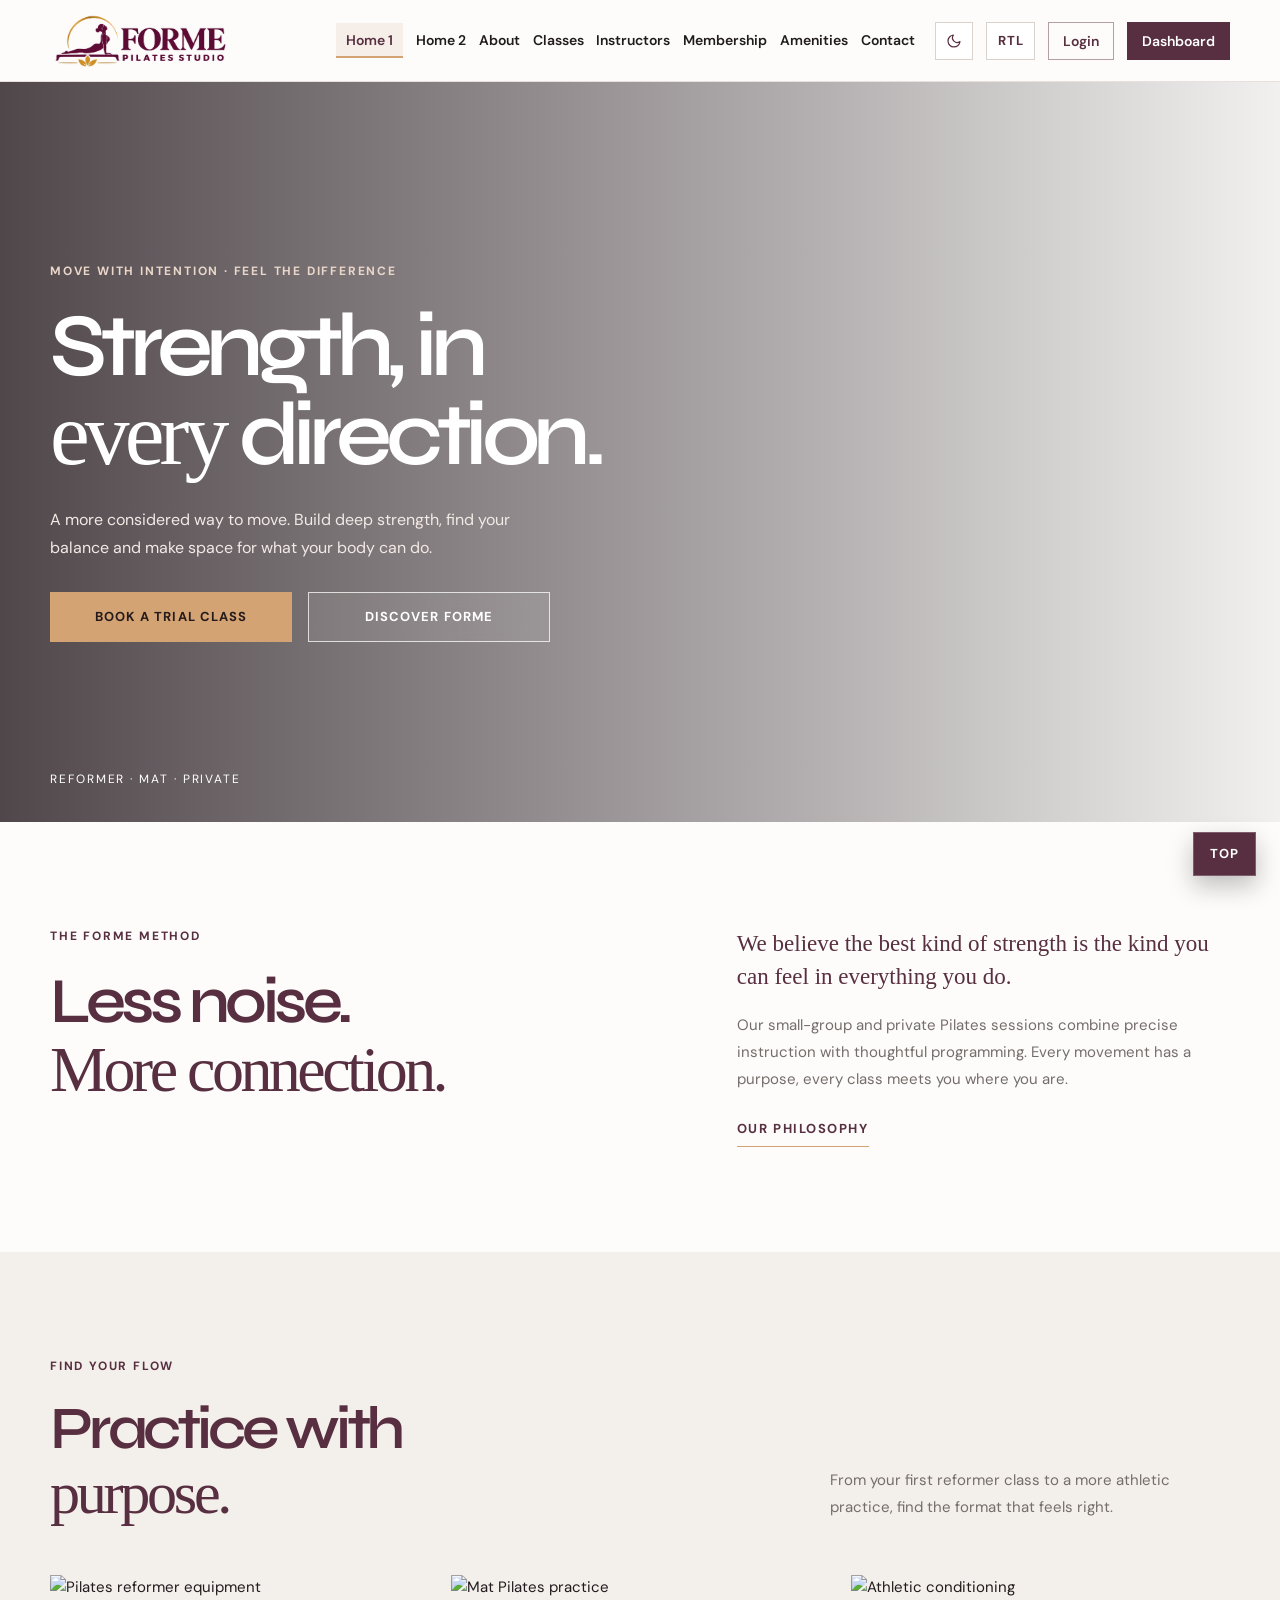
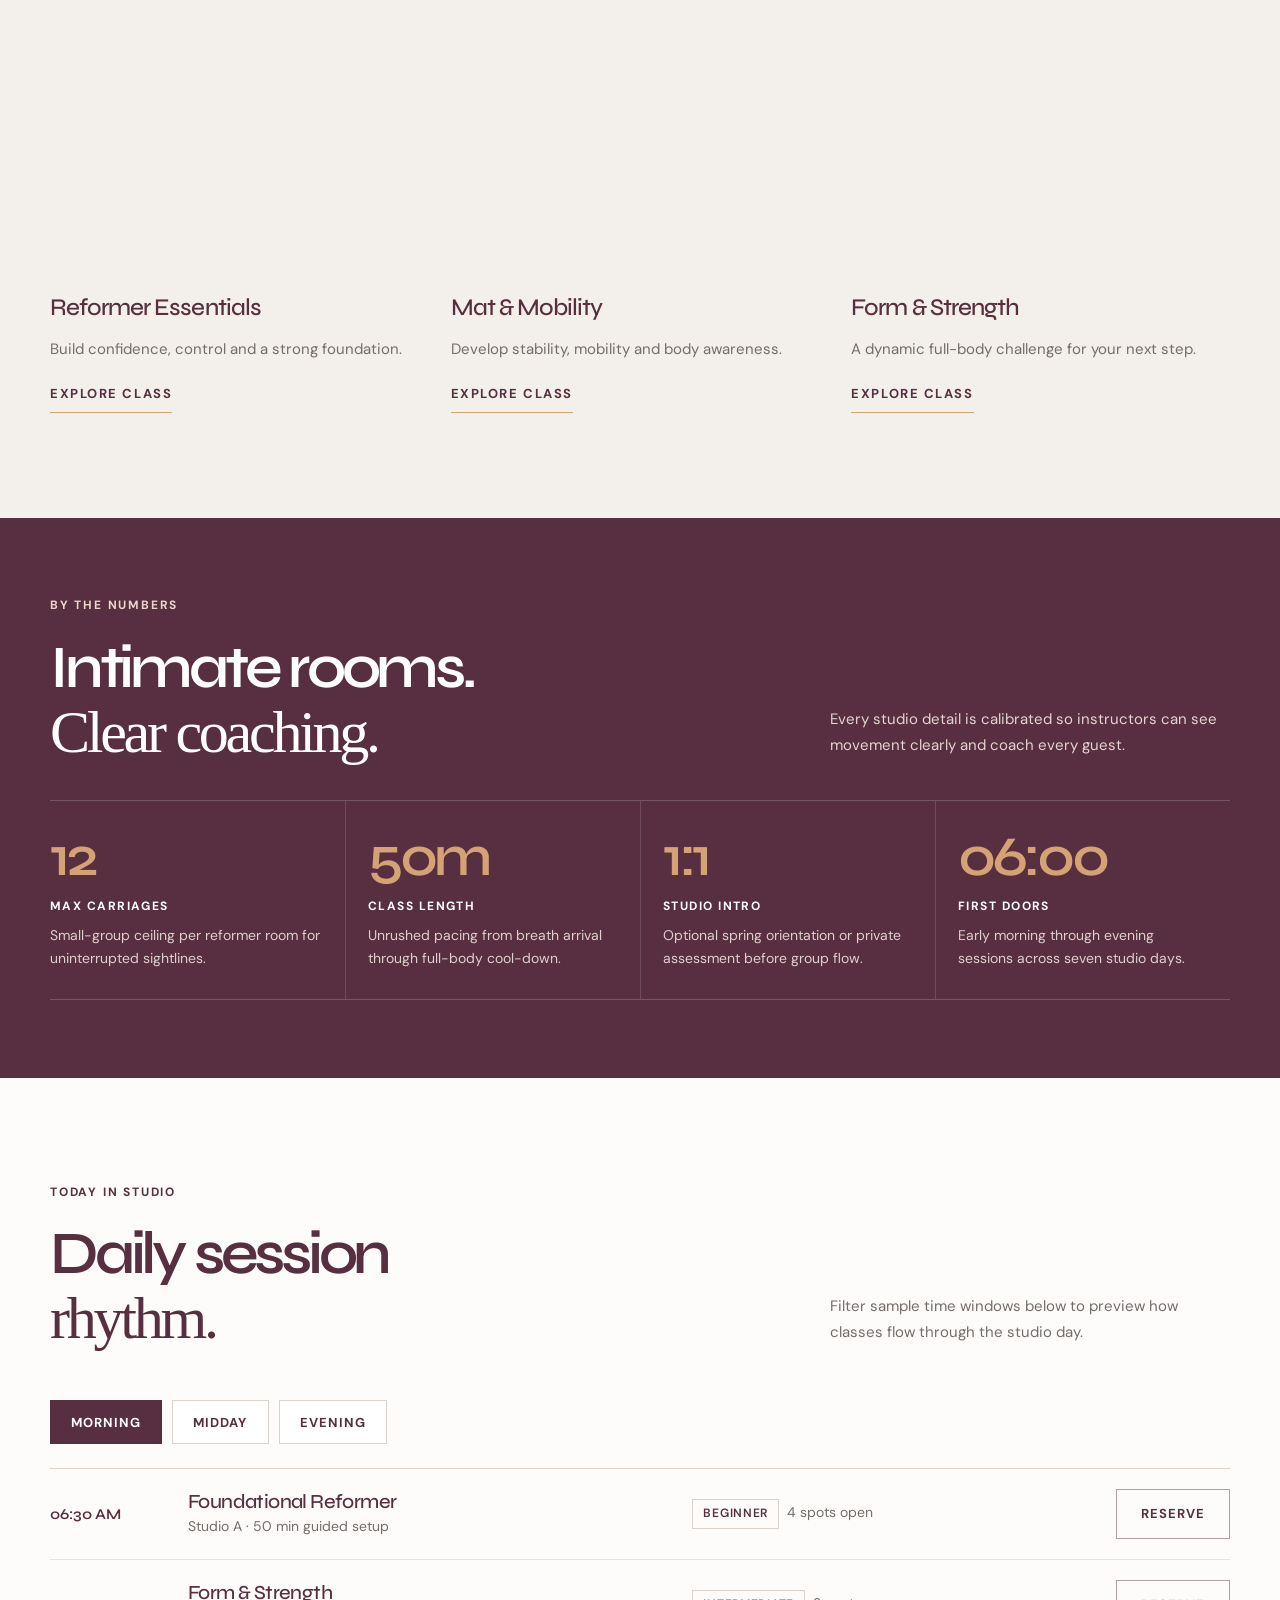
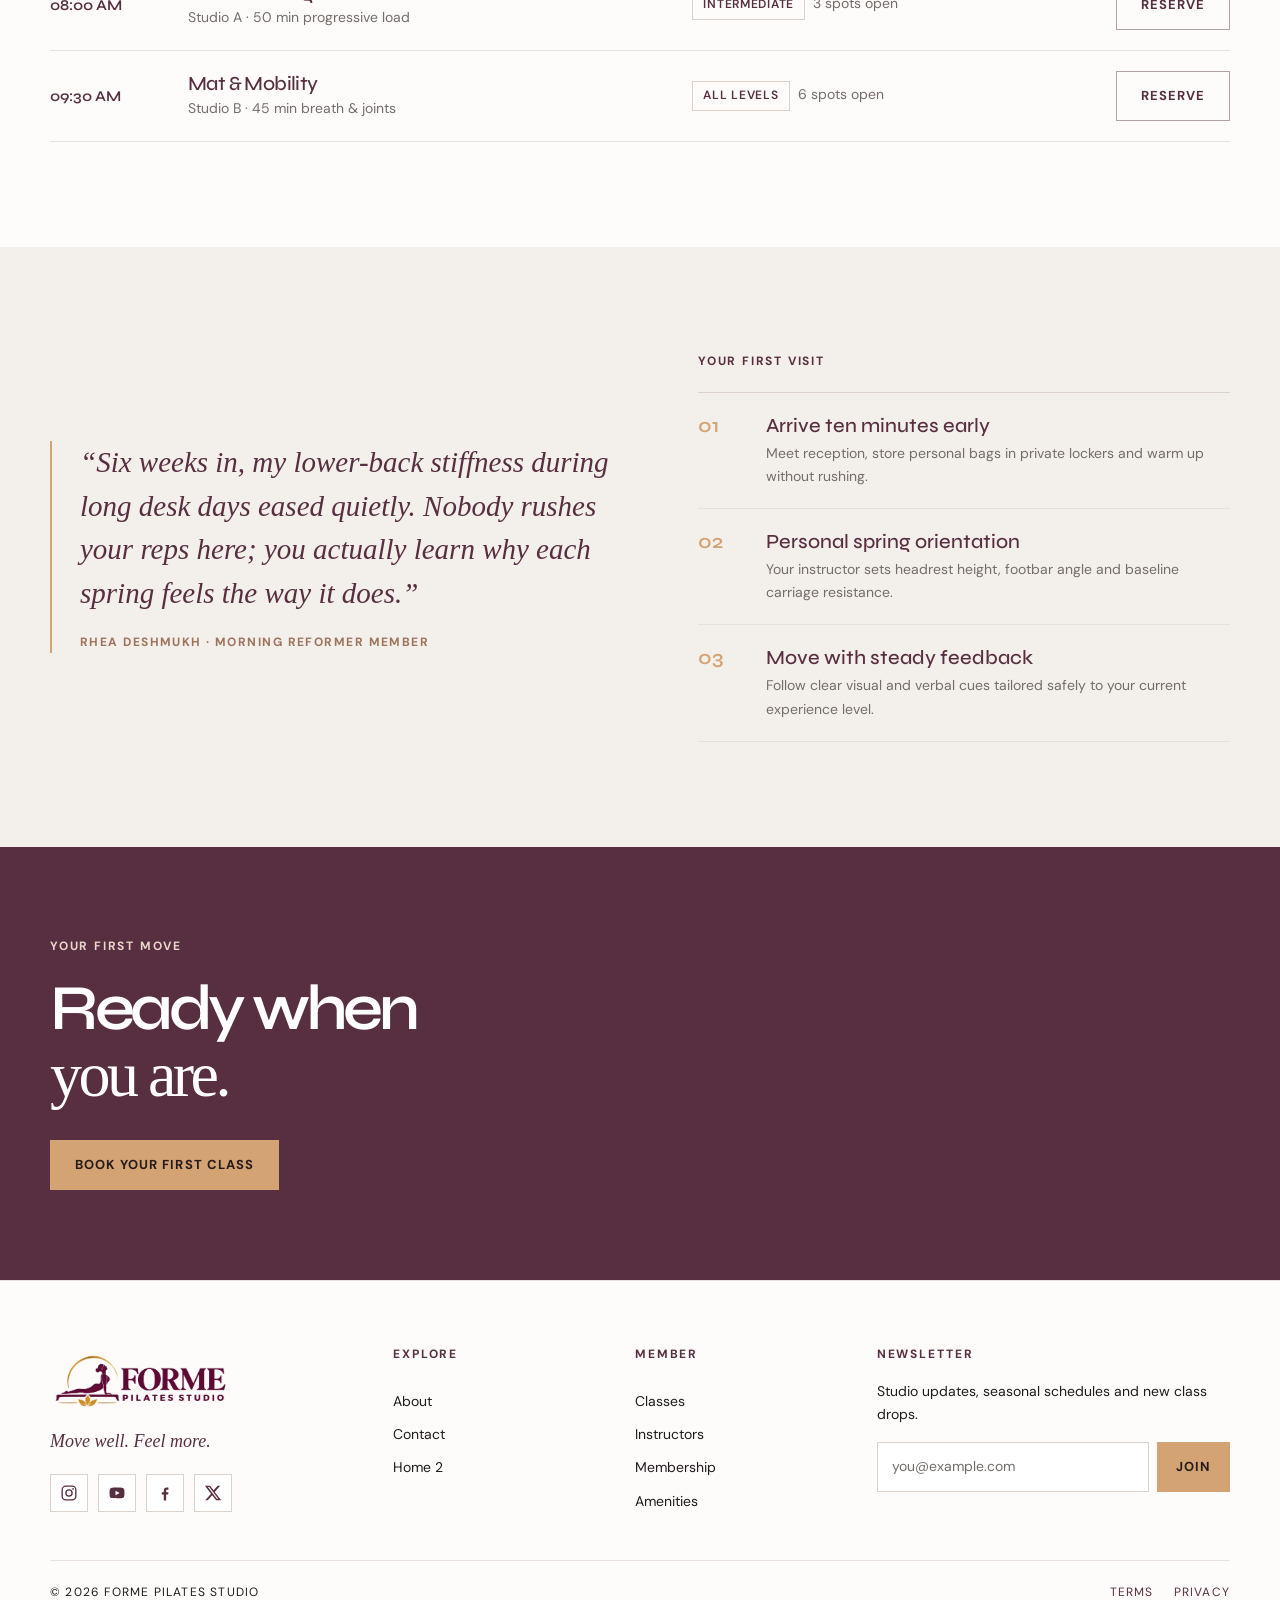
==== commit 623d31b1: "seccondcommit" ====
--- a/index.html
+++ b/index.html
@@ -9,8 +9,8 @@
 <button class="menu-toggle" type="button" aria-label="Open navigation menu" aria-expanded="false" aria-controls="primary-nav"><span></span><span></span></button></header><main>
 <section class="hero hero-home"><div class="hero-shade"></div><div class="wrap hero-content"><p class="eyebrow light">MOVE WITH INTENTION · FEEL THE DIFFERENCE</p><h1>Strength, in<br><em>every</em> direction.</h1><p class="hero-copy">A more considered way to move. Build deep strength, find your balance and make space for what your body can do.</p><div class="hero-actions"><a class="button button-sand" href="contact.html">Book a trial class</a><a class="button button-light-outline" href="about.html">Discover FORME</a></div></div><div class="hero-note">REFORMER · MAT · PRIVATE</div></section>
 <section class="section wrap split"><div><p class="eyebrow">THE FORME METHOD</p><h2>Less noise.<br><em>More connection.</em></h2></div><div><p class="lead">We believe the best kind of strength is the kind you can feel in everything you do.</p><p>Our small-group and private Pilates sessions combine precise instruction with thoughtful programming. Every movement has a purpose, every class meets you where you are.</p><a class="under-link" href="about.html">Our philosophy</a></div></section>
-<section class="section soft"><div class="wrap"><div class="section-head"><div><p class="eyebrow">FIND YOUR FLOW</p><h2>Practice with<br><em>purpose.</em></h2></div><p class="section-intro">From your first reformer class to a more athletic practice, find the format that feels right.</p></div><div class="cards three"><article class="image-card"><img src="https://images.unsplash.com/photo-1599447421416-3414500d18a5?auto=format&fit=crop&w=900&q=85" alt="Pilates reformer equipment"><h3>Reformer Essentials</h3><p>Build confidence, control and a strong foundation.</p><a class="under-link" href="classes.html">Explore class</a></article><article class="image-card"><img src="https://images.unsplash.com/photo-1510894347719-fc2f6f3b3c1c?auto=format&fit=crop&w=900&q=85" alt="Mat Pilates practice"><h3>Mat & Mobility</h3><p>Develop stability, mobility and body awareness.</p><a class="under-link" href="classes.html">Explore class</a></article><article class="image-card"><img src="https://images.unsplash.com/photo-1571019613454-1cb2f99b2d8b?auto=format&fit=crop&w=900&q=85" alt="Athletic conditioning"><h3>Form & Strength</h3><p>A dynamic full-body challenge for your next step.</p><a class="under-link" href="classes.html">Explore class</a></article></div></div></section>
+<section class="section soft"><div class="wrap"><div class="section-head"><div><p class="eyebrow">FIND YOUR FLOW</p><h2>Practice with<br><em>purpose.</em></h2></div><p class="section-intro">From your first reformer class to a more athletic practice, find the format that feels right.</p></div><div class="cards three"><article class="image-card"><img src="https://images.unsplash.com/photo-1599447421416-3414500d18a5?auto=format&fit=crop&w=900&q=85" alt="Pilates reformer equipment"><h3>Reformer Essentials</h3><p>Build confidence, control and a strong foundation.</p><a class="under-link" href="classes.html">Explore class</a></article><article class="image-card"><img src="https://images.unsplash.com/photo-1544367567-0f2fcb009e0b?auto=format&fit=crop&w=900&q=85" alt="Mat Pilates practice"><h3>Mat & Mobility</h3><p>Develop stability, mobility and body awareness.</p><a class="under-link" href="classes.html">Explore class</a></article><article class="image-card"><img src="https://images.unsplash.com/photo-1571019613454-1cb2f99b2d8b?auto=format&fit=crop&w=900&q=85" alt="Athletic conditioning"><h3>Form & Strength</h3><p>A dynamic full-body challenge for your next step.</p><a class="under-link" href="classes.html">Explore class</a></article></div></div></section>
 <section class="metrics-band"><div class="wrap"><div class="section-head"><div><p class="eyebrow light">BY THE NUMBERS</p><h2>Intimate rooms.<br><em>Clear coaching.</em></h2></div><p class="section-intro">Every studio detail is calibrated so instructors can see movement clearly and coach every guest.</p></div><div class="stat-strip"><article class="stat-item"><strong>12</strong><b>Max Carriages</b><p>Small-group ceiling per reformer room for uninterrupted sightlines.</p></article><article class="stat-item"><strong>50m</strong><b>Class Length</b><p>Unrushed pacing from breath arrival through full-body cool-down.</p></article><article class="stat-item"><strong>1:1</strong><b>Studio Intro</b><p>Optional spring orientation or private assessment before group flow.</p></article><article class="stat-item"><strong>06:00</strong><b>First Doors</b><p>Early morning through evening sessions across seven studio days.</p></article></div></div></section>
 <section class="section wrap"><div class="section-head"><div><p class="eyebrow">TODAY IN STUDIO</p><h2>Daily session<br><em>rhythm.</em></h2></div><p class="section-intro">Filter sample time windows below to preview how classes flow through the studio day.</p></div><div class="segment-tabs" role="group" aria-label="Filter daily schedule window"><button class="segment-btn" type="button" data-schedule-filter="morning" aria-pressed="true">Morning</button><button class="segment-btn" type="button" data-schedule-filter="midday" aria-pressed="false">Midday</button><button class="segment-btn" type="button" data-schedule-filter="evening" aria-pressed="false">Evening</button></div><div class="slot-list"><div class="slot-row" data-schedule-slot="morning"><span class="slot-time">06:30 AM</span><div class="slot-title"><strong>Foundational Reformer</strong><span>Studio A · 50 min guided setup</span></div><div class="slot-meta"><span class="slot-tag">Beginner</span>4 spots open</div><a class="button button-outline" href="contact.html">Reserve</a></div><div class="slot-row" data-schedule-slot="morning"><span class="slot-time">08:00 AM</span><div class="slot-title"><strong>Form &amp; Strength</strong><span>Studio A · 50 min progressive load</span></div><div class="slot-meta"><span class="slot-tag">Intermediate</span>3 spots open</div><a class="button button-outline" href="contact.html">Reserve</a></div><div class="slot-row" data-schedule-slot="morning"><span class="slot-time">09:30 AM</span><div class="slot-title"><strong>Mat &amp; Mobility</strong><span>Studio B · 45 min breath &amp; joints</span></div><div class="slot-meta"><span class="slot-tag">All levels</span>6 spots open</div><a class="button button-outline" href="contact.html">Reserve</a></div><div class="slot-row" data-schedule-slot="midday" hidden><span class="slot-time">12:15 PM</span><div class="slot-title"><strong>Express Posture Reset</strong><span>Studio B · 45 min spinal decompression</span></div><div class="slot-meta"><span class="slot-tag">All levels</span>7 spots open</div><a class="button button-outline" href="contact.html">Reserve</a></div><div class="slot-row" data-schedule-slot="midday" hidden><span class="slot-time">01:30 PM</span><div class="slot-title"><strong>Foundational Reformer</strong><span>Studio A · 50 min controlled tempo</span></div><div class="slot-meta"><span class="slot-tag">Beginner</span>5 spots open</div><a class="button button-outline" href="contact.html">Reserve</a></div><div class="slot-row" data-schedule-slot="midday" hidden><span class="slot-time">03:00 PM</span><div class="slot-title"><strong>Private Studio Window</strong><span>Suite C · By prior consultation</span></div><div class="slot-meta"><span class="slot-tag">1:1 Private</span>2 openings</div><a class="button button-outline" href="home-2.html">Explore</a></div><div class="slot-row" data-schedule-slot="evening" hidden><span class="slot-time">05:30 PM</span><div class="slot-title"><strong>Sculpt &amp; Jumpboard</strong><span>Studio A · 50 min dynamic rhythm</span></div><div class="slot-meta"><span class="slot-tag">Intermediate</span>2 spots open</div><a class="button button-outline" href="contact.html">Reserve</a></div><div class="slot-row" data-schedule-slot="evening" hidden><span class="slot-time">06:45 PM</span><div class="slot-title"><strong>Reformer Essentials</strong><span>Studio A · 50 min evening unwind</span></div><div class="slot-meta"><span class="slot-tag">Beginner</span>5 spots open</div><a class="button button-outline" href="contact.html">Reserve</a></div><div class="slot-row" data-schedule-slot="evening" hidden><span class="slot-time">07:45 PM</span><div class="slot-title"><strong>Slow Lengthen &amp; Mat</strong><span>Studio B · 45 min restorative flow</span></div><div class="slot-meta"><span class="slot-tag">All levels</span>6 spots open</div><a class="button button-outline" href="contact.html">Reserve</a></div></div></section>
 <section class="section soft"><div class="wrap quote-rail"><blockquote class="editorial-quote"><p>“Six weeks in, my lower-back stiffness during long desk days eased quietly. Nobody rushes your reps here; you actually learn why each spring feels the way it does.”</p><cite>Rhea Deshmukh · Morning Reformer Member</cite></blockquote><div><p class="eyebrow">YOUR FIRST VISIT</p><div class="visit-steps"><div class="visit-step"><span>01</span><div><h3>Arrive ten minutes early</h3><p>Meet reception, store personal bags in private lockers and warm up without rushing.</p></div></div><div class="visit-step"><span>02</span><div><h3>Personal spring orientation</h3><p>Your instructor sets headrest height, footbar angle and baseline carriage resistance.</p></div></div><div class="visit-step"><span>03</span><div><h3>Move with steady feedback</h3><p>Follow clear visual and verbal cues tailored safely to your current experience level.</p></div></div></div></div></div></section>
-<section class="cta-band"><div class="wrap"><p class="eyebrow light">YOUR FIRST MOVE</p><h2>Ready when<br><em>you are.</em></h2><a class="button button-sand" href="contact.html">Book your first class</a></div></section></main><footer class="site-footer"><div class="wrap footer-grid"><div class="footer-intro"><a class="brand footer-brand" href="index.html" aria-label="FORME Pilates Studio home"><img class="brand-logo logo-light" src="Plum and Gold Pilates Studio Logo.png" alt="FORME Pilates Studio"><img class="brand-logo logo-dark" src="logo-dark-mode.png" alt="FORME Pilates Studio"></a><p class="footer-tagline">Move well. Feel more.</p><div class="footer-social" aria-label="Social media"><a href="https://instagram.com" target="_blank" rel="noopener noreferrer" aria-label="Instagram"><svg viewBox="0 0 24 24" width="18" height="18" fill="none" stroke="currentColor" stroke-width="1.7" stroke-linecap="round" stroke-linejoin="round" aria-hidden="true"><rect x="2" y="2" width="20" height="20" rx="5"/><path d="M16 11.37A4 4 0 1 1 12.63 8 4 4 0 0 1 16 11.37z"/><line x1="17.5" y1="6.5" x2="17.51" y2="6.5"/></svg></a><a href="https://youtube.com" target="_blank" rel="noopener noreferrer" aria-label="YouTube"><svg viewBox="0 0 24 24" width="18" height="18" fill="none" stroke="currentColor" stroke-width="1.7" stroke-linecap="round" stroke-linejoin="round" aria-hidden="true"><rect x="2" y="5" width="20" height="14" rx="4"/><polygon points="10 9 16 12 10 15 10 9" fill="currentColor" stroke="none"/></svg></a><a href="https://facebook.com" target="_blank" rel="noopener noreferrer" aria-label="Facebook"><svg viewBox="0 0 24 24" width="18" height="18" fill="none" stroke="currentColor" stroke-width="1.7" stroke-linecap="round" stroke-linejoin="round" aria-hidden="true"><path d="M18 2h-3a5 5 0 0 0-5 5v3H7v4h3v8h4v-8h3l1-4h-4V7a1 1 0 0 1 1-1h3z"/></svg></a><a href="https://x.com" target="_blank" rel="noopener noreferrer" aria-label="X"><svg viewBox="0 0 24 24" width="18" height="18" fill="none" stroke="currentColor" stroke-width="1.7" stroke-linecap="round" stroke-linejoin="round" aria-hidden="true"><path d="M4 4l16 16M20 4L4 20"/></svg></a></div></div><div class="footer-links"><p class="footer-heading">Explore</p><a href="about.html">About</a><a href="contact.html">Contact</a><a href="home-2.html">Home 2</a></div><div class="footer-links"><p class="footer-heading">Member</p><a href="classes.html">Classes</a><a href="instructors.html">Instructors</a><a href="membership.html">Membership</a><a href="amenities.html">Amenities</a></div><form class="footer-news" data-demo-form data-feedback="Thank you for subscribing. Connect this demo newsletter to your mailing list before launch."><p class="footer-heading">Newsletter</p><p class="footer-copy">Studio updates, seasonal schedules and new class drops.</p><div class="footer-form-row"><label class="sr-only" for="footer-email">Email address</label><input id="footer-email" type="email" required placeholder="you@example.com"><button class="button button-sand" type="submit">Join</button></div><p class="form-feedback" role="status" aria-live="polite"></p></form></div><div class="wrap footer-bottom"><span>© 2026 FORME PILATES STUDIO</span><div class="footer-bottom-links"><a href="terms.html">TERMS</a><a href="privacy.html">PRIVACY</a></div></div></footer><a class="floating-top" href="#top" aria-label="Back to top">Top</a><script src="script.js"></script></body></html>+<section class="cta-band"><div class="wrap"><p class="eyebrow light">YOUR FIRST MOVE</p><h2>Ready when<br><em>you are.</em></h2><a class="button button-sand" href="contact.html">Book your first class</a></div></section></main><footer class="site-footer"><div class="wrap footer-grid"><div class="footer-intro"><a class="brand footer-brand" href="index.html" aria-label="FORME Pilates Studio home"><img class="brand-logo logo-light" src="Plum and Gold Pilates Studio Logo.png" alt="FORME Pilates Studio"><img class="brand-logo logo-dark" src="logo-dark-mode.png" alt="FORME Pilates Studio"></a><p class="footer-tagline">Move well. Feel more.</p><div class="footer-social" aria-label="Social media"><a href="https://instagram.com" target="_blank" rel="noopener noreferrer" aria-label="Instagram"><svg viewBox="0 0 24 24" width="18" height="18" fill="currentColor" aria-hidden="true"><path d="M7.75 2h8.5A5.75 5.75 0 0 1 22 7.75v8.5A5.75 5.75 0 0 1 16.25 22h-8.5A5.75 5.75 0 0 1 2 16.25v-8.5A5.75 5.75 0 0 1 7.75 2zm0 1.8A3.95 3.95 0 0 0 3.8 7.75v8.5a3.95 3.95 0 0 0 3.95 3.95h8.5a3.95 3.95 0 0 0 3.95-3.95v-8.5a3.95 3.95 0 0 0-3.95-3.95h-8.5zm9.65 1.55a1.15 1.15 0 1 1 0 2.3 1.15 1.15 0 0 1 0-2.3zM12 7a5 5 0 1 1 0 10 5 5 0 0 1 0-10zm0 1.8a3.2 3.2 0 1 0 0 6.4 3.2 3.2 0 0 0 0-6.4z"/></svg></a><a href="https://youtube.com" target="_blank" rel="noopener noreferrer" aria-label="YouTube"><svg viewBox="0 0 24 24" width="18" height="18" fill="currentColor" aria-hidden="true"><path d="M21.58 7.19a2.75 2.75 0 0 0-1.94-1.95C17.93 4.75 12 4.75 12 4.75s-5.93 0-7.64.49A2.75 2.75 0 0 0 2.42 7.2 28.6 28.6 0 0 0 2 12a28.6 28.6 0 0 0 .42 4.81 2.75 2.75 0 0 0 1.94 1.95c1.71.49 7.64.49 7.64.49s5.93 0 7.64-.49a2.75 2.75 0 0 0 1.94-1.95A28.6 28.6 0 0 0 22 12a28.6 28.6 0 0 0-.42-4.81zM10 15.15V8.85L15.45 12 10 15.15z"/></svg></a><a href="https://facebook.com" target="_blank" rel="noopener noreferrer" aria-label="Facebook"><svg viewBox="0 0 24 24" width="18" height="18" fill="currentColor" aria-hidden="true"><path d="M13.5 22v-8h2.7l.4-3h-3.1V9.1c0-.87.24-1.46 1.5-1.46h1.6V4.95c-.28-.04-1.23-.12-2.34-.12-2.31 0-3.9 1.41-3.9 4v2.17H7.7v3h2.66v8h3.14z"/></svg></a><a href="https://x.com" target="_blank" rel="noopener noreferrer" aria-label="X"><svg viewBox="0 0 24 24" width="18" height="18" fill="currentColor" aria-hidden="true"><path d="M18.244 2.25h3.308l-7.227 8.26 8.502 11.24H16.17l-5.214-6.817L4.99 21.75H1.68l7.73-8.835L1.254 2.25H8.08l4.713 6.231zm-1.161 17.52h1.833L7.084 4.126H5.117z"/></svg></a></div></div><div class="footer-links"><p class="footer-heading">Explore</p><a href="about.html">About</a><a href="contact.html">Contact</a><a href="home-2.html">Home 2</a></div><div class="footer-links"><p class="footer-heading">Member</p><a href="classes.html">Classes</a><a href="instructors.html">Instructors</a><a href="membership.html">Membership</a><a href="amenities.html">Amenities</a></div><form class="footer-news" data-demo-form data-feedback="Thank you for subscribing. Connect this demo newsletter to your mailing list before launch."><p class="footer-heading">Newsletter</p><p class="footer-copy">Studio updates, seasonal schedules and new class drops.</p><div class="footer-form-row"><label class="sr-only" for="footer-email">Email address</label><input id="footer-email" type="email" required placeholder="you@example.com"><button class="button button-sand" type="submit">Join</button></div><p class="form-feedback" role="status" aria-live="polite"></p></form></div><div class="wrap footer-bottom"><span>© 2026 FORME PILATES STUDIO</span><div class="footer-bottom-links"><a href="terms.html">TERMS</a><a href="privacy.html">PRIVACY</a></div></div></footer><a class="floating-top" href="#top" aria-label="Back to top">Top</a><script src="script.js"></script></body></html>
--- a/styles.css
+++ b/styles.css
@@ -22,7 +22,7 @@
   --outline-hover-bg: #582f40;
   --outline-hover-text: #ffffff;
   --panel-dark: #582f40;
-  --footer-bg: #21191d;
+  --footer-bg: var(--header-bg);
   --nav-hover: #a56f79;
   --nav-active: #582f40;
   --accent-soft: #9e735c;
@@ -53,7 +53,7 @@
   --outline-hover-bg: #d4a373;
   --outline-hover-text: #211b1d;
   --panel-dark: #2a1820;
-  --footer-bg: #0f0c0d;
+  --footer-bg: var(--header-bg);
   --nav-hover: #d4a373;
   --nav-active: #d4a373;
   --accent-soft: #d4a373;
@@ -119,17 +119,16 @@
 }
 .brand-name { font: 800 21px var(--display); letter-spacing: .12em; }
 .brand-name span { font: 500 12px/1 var(--sans); vertical-align: top; letter-spacing: 0; margin-left: 2px; }
-.brand-logo { height: 58px; width: auto; max-width: 100%; display: block; object-fit: contain; flex-shrink: 0; }
+.brand-logo { height: 72px; width: auto; max-width: 100%; display: block; object-fit: contain; flex-shrink: 0; }
 .brand-logo.logo-dark { display: none; }
 [data-theme="dark"] .brand-logo.logo-light,
-.footer-brand .brand-logo.logo-light,
+body.auth-page[data-auth-theme="dark"] .brand-logo.logo-light,
 body.dashboard-page[data-dash-theme="dark"] .brand-logo.logo-light { display: none; }
 [data-theme="dark"] .brand-logo.logo-dark,
-.footer-brand .brand-logo.logo-dark,
+body.auth-page[data-auth-theme="dark"] .brand-logo.logo-dark,
 body.dashboard-page[data-dash-theme="dark"] .brand-logo.logo-dark { display: block; }
-.footer-brand .brand-logo { height: 72px; }
-.dash-brand-logo { height: 64px; }
-.auth-brand-logo { height: 70px; }
+.dash-brand-logo { height: 72px; }
+.auth-brand-logo { height: 72px; }
 
 .primary-nav {
   display: flex;
@@ -411,9 +410,11 @@
 .about-hero { background-image: url('https://images.unsplash.com/photo-1518611012118-696072aa579a?auto=format&fit=crop&w=1800&q=85'); }
 .classes-hero { background-image: url('https://images.unsplash.com/photo-1599447421416-3414500d18a5?auto=format&fit=crop&w=1800&q=85'); }
 .instructors-hero { background-image: url('https://images.unsplash.com/photo-1544367567-0f2fcb009e0b?auto=format&fit=crop&w=1800&q=85'); }
-.membership-hero { background-image: url('https://images.unsplash.com/photo-1510894347719-fc2f6f3b3c1c?auto=format&fit=crop&w=1800&q=85'); }
+.membership-hero { background-image: url('https://images.pexels.com/photos/25596895/pexels-photo-25596895.jpeg?auto=compress&cs=tinysrgb&w=1800'); }
+.membership-hero:before { background: linear-gradient(90deg, rgba(34, 21, 27, .82), rgba(34, 21, 27, .32)); }
+[dir="rtl"] .membership-hero:before { background: linear-gradient(270deg, rgba(34, 21, 27, .82), rgba(34, 21, 27, .32)); }
 .amenities-hero { background-image: url('https://images.unsplash.com/photo-1600210492486-724fe5c67fb0?auto=format&fit=crop&w=1800&q=85'); }
-.contact-hero { background-image: url('https://images.unsplash.com/photo-1518611012118-696072aa579a?auto=format&fit=crop&w=1800&q=85'); }
+.contact-hero { background-image: url('https://images.pexels.com/photos/9288101/pexels-photo-9288101.jpeg?auto=compress&cs=tinysrgb&w=1800'); }
 
 .rounded-img { width: 100%; max-height: 440px; object-fit: cover; }
 .feature-card { padding: 32px; background: var(--surface); border: 1px solid var(--line); min-height: 190px; }
@@ -424,18 +425,50 @@
 .premium-grid p:not(.eyebrow) { font-size: 15px; line-height: 1.75; color: #e5d8d3; max-width: 440px; margin: 20px 0 28px; }
 .premium-grid img { width: 100%; height: 440px; object-fit: cover; }
 
-.detail-card { background: var(--surface); border: 1px solid var(--line); }
-.detail-card img { width: 100%; height: 280px; object-fit: cover; display: block; }
-.detail-body { padding: 27px; }
+.detail-card {
+  background: var(--surface);
+  border: 1px solid var(--line);
+  display: flex;
+  flex-direction: column;
+}
+.detail-card img { width: 100%; height: 280px; object-fit: cover; display: block; flex-shrink: 0; }
+.detail-body {
+  padding: 27px;
+  flex: 1;
+  display: flex;
+  flex-direction: column;
+}
 .detail-body h2 { font: 500 27px var(--display); color: var(--heading); margin: 0 0 10px; }
-.detail-body p:not(.eyebrow) { font-size: 15px; color: var(--muted); line-height: 1.75; min-height: 76px; }
-.detail-body .button { margin-top: 10px; }
-
-.person-card { border: 1px solid var(--line); background: var(--surface); }
-.person-card img { width: 100%; height: 320px; object-fit: cover; display: block; }
-.person-card > div { padding: 23px; }
+.detail-body p:not(.eyebrow) { font-size: 15px; color: var(--muted); line-height: 1.75; margin: 0 0 22px; min-height: 76px; }
+.detail-body .button { margin-top: auto; align-self: flex-start; }
+
+.person-card {
+  border: 1px solid var(--line);
+  background: var(--surface);
+  display: flex;
+  flex-direction: column;
+}
+.person-card img {
+  width: 100%;
+  height: 320px;
+  object-fit: cover;
+  object-position: center 20%;
+  display: block;
+  flex-shrink: 0;
+}
+.person-card > div {
+  padding: 23px;
+  flex: 1;
+  display: flex;
+  flex-direction: column;
+}
 .person-card h3 { margin: 0; }
-.person-card .bio { border-top: 1px solid var(--line); padding-top: 12px; margin-top: 14px; }
+.person-role { margin: 6px 0 14px; }
+.person-card .bio {
+  border-top: 1px solid var(--line);
+  padding-top: 12px;
+  margin: auto 0 0;
+}
 
 .plan-card {
   position: relative;
@@ -487,7 +520,7 @@
 .contact-info a:hover { color: var(--heading); }
 .contact-social-block { margin-top: 26px; }
 .contact-social-label { font-size: 12px; font-weight: 700; letter-spacing: .12em; color: var(--heading); margin: 0 0 12px; }
-.contact-social { display: flex; flex-wrap: wrap; gap: 10px; }
+.contact-social { display: flex; flex-wrap: wrap; align-items: center; gap: 10px; }
 .contact-social a {
   min-height: 42px;
   padding: 9px 15px;
@@ -496,11 +529,14 @@
   color: var(--heading);
   display: inline-flex;
   align-items: center;
+  justify-content: center;
   gap: 8px;
   font-size: 13px;
   font-weight: 600;
+  line-height: 1;
   transition: background .2s, color .2s, border-color .2s, transform .2s;
 }
+.contact-social svg, .footer-social svg { display: block; flex-shrink: 0; }
 .contact-social a:hover {
   background: var(--outline-hover-bg);
   color: var(--outline-hover-text);
@@ -802,62 +838,63 @@
 
 .site-footer {
   background: var(--footer-bg);
-  color: #fff;
+  color: var(--ink);
   padding: 64px 0 28px;
-  border-top: 1px solid rgba(255, 255, 255, .08);
+  border-top: 1px solid var(--line);
 }
 .footer-grid {
   display: grid;
   grid-template-columns: 1.2fr .8fr .8fr 1.4fr;
   gap: 36px 40px;
   padding-bottom: 42px;
-  border-bottom: 1px solid rgba(255, 255, 255, .15);
-}
-.footer-brand { color: #f1e6df; }
-.footer-tagline { font: italic 18px var(--serif); color: #cdbcb6; margin: 14px 0 22px; }
+  border-bottom: 1px solid var(--line);
+}
+.footer-brand { color: var(--heading); }
+.footer-tagline { font: italic 18px var(--serif); color: var(--heading); margin: 14px 0 22px; }
 .footer-social { display: flex; align-items: center; gap: 10px; }
 .footer-social a {
   width: 38px;
   height: 38px;
-  border: 1px solid rgba(255, 255, 255, .24);
-  color: #f1e6df;
+  border: 1px solid var(--border-strong);
+  background: var(--surface);
+  color: var(--heading);
   display: inline-flex;
   align-items: center;
   justify-content: center;
   transition: background .2s, color .2s, border-color .2s;
 }
 .footer-social a:hover {
-  background: var(--sand);
-  color: #261b1c;
-  border-color: var(--sand);
+  background: var(--outline-hover-bg);
+  color: var(--outline-hover-text);
+  border-color: transparent;
 }
 .footer-heading {
   font-size: 12px;
   font-weight: 700;
   letter-spacing: .16em;
   text-transform: uppercase;
-  color: #ead7ca;
+  color: var(--heading);
   margin: 0 0 16px;
 }
 .footer-links { display: flex; flex-direction: column; gap: 10px; }
-.footer-links a { font-size: 14px; color: #d5c7c2; transition: color .2s; }
-.footer-links a:hover, .footer-links a[aria-current="page"], .footer-links a.active { color: var(--sand); }
-.footer-links a[aria-current="page"], .footer-links a.active { font-weight: 700; }
-.footer-copy { font-size: 14px; line-height: 1.65; color: #cdbcb6; margin: 0 0 16px; }
+.footer-links a { font-size: 14px; color: var(--ink); transition: color .2s; }
+.footer-links a:hover { color: var(--nav-hover); }
+.footer-links a[aria-current="page"], .footer-links a.active { color: var(--nav-active); font-weight: 700; }
+.footer-copy { font-size: 14px; line-height: 1.65; color: var(--ink); margin: 0 0 16px; }
 .footer-form-row { display: flex; gap: 8px; }
 .footer-form-row input {
   flex: 1;
   min-width: 0;
-  border: 1px solid rgba(255, 255, 255, .25);
-  background: rgba(255, 255, 255, .07);
-  color: #ffffff;
+  border: 1px solid var(--border-strong);
+  background: var(--surface);
+  color: var(--ink);
   padding: 12px 14px;
   font-size: 14px;
   outline-color: var(--sand);
 }
-.footer-form-row input::placeholder { color: #b9a8a2; }
+.footer-form-row input::placeholder { color: var(--muted); }
 .footer-form-row .button { min-height: 46px; padding: 11px 18px; flex-shrink: 0; }
-.footer-news .form-feedback { color: #ead7ca; margin: 8px 0 0; }
+.footer-news .form-feedback { color: var(--feedback); margin: 8px 0 0; }
 .footer-bottom {
   display: flex;
   justify-content: space-between;
@@ -867,7 +904,7 @@
   padding: 22px 0 48px;
   font-size: 12px;
   letter-spacing: .1em;
-  color: #a99a96;
+  color: var(--ink);
 }
 .footer-bottom-links {
   display: flex;
@@ -876,11 +913,15 @@
   gap: 10px 20px;
 }
 .footer-bottom-links a {
-  color: #cdbcb6;
+  color: var(--heading);
   transition: color .2s;
 }
-.footer-bottom-links a:hover, .footer-bottom-links a[aria-current="page"] {
-  color: var(--sand);
+.footer-bottom-links a:hover {
+  color: var(--nav-hover);
+}
+.footer-bottom-links a[aria-current="page"] {
+  color: var(--nav-active);
+  font-weight: 700;
 }
 
 .floating-top {
@@ -929,6 +970,7 @@
   --status-color: #216e4e;
   --feedback: #1f4e4b;
 }
+body.auth-page[data-auth-theme="dark"],
 body.dashboard-page[data-dash-theme="dark"] {
   --cream: #0e1317;
   --surface: #161c22;
@@ -983,7 +1025,115 @@
 .dash-util-btn:focus-visible,
 .dash-panel-cta:focus-visible,
 .dash-action-btn:focus-visible,
+.dash-profile-btn:focus-visible,
+.dash-profile-chip:focus-visible,
 .dash-menu-toggle:focus-visible { outline: 2px solid var(--btn-plum-bg); outline-offset: 2px; }
+.dash-profile-btn {
+  width: 100%;
+  padding: 10px 12px;
+  border: 1px solid var(--line);
+  background: var(--soft);
+  color: var(--heading);
+  display: flex;
+  align-items: center;
+  gap: 10px;
+  text-align: start;
+  cursor: pointer;
+  transition: background .2s, border-color .2s;
+}
+.dash-profile-btn:hover {
+  background: var(--highlight);
+  border-color: var(--highlight-border);
+}
+.dash-avatar {
+  width: 38px;
+  height: 38px;
+  flex-shrink: 0;
+  background: var(--btn-plum-bg);
+  color: var(--btn-plum-text);
+  display: inline-flex;
+  align-items: center;
+  justify-content: center;
+}
+.dash-avatar svg { display: block; flex-shrink: 0; }
+.dash-avatar-sm { width: 32px; height: 32px; }
+.dash-avatar-lg { width: 48px; height: 48px; }
+.dash-profile-meta {
+  flex: 1;
+  min-width: 0;
+  display: flex;
+  flex-direction: column;
+  gap: 2px;
+}
+.dash-profile-meta strong {
+  font-size: 14px;
+  font-weight: 700;
+  line-height: 1.25;
+  color: var(--heading);
+  white-space: nowrap;
+  overflow: hidden;
+  text-overflow: ellipsis;
+}
+.dash-profile-meta small {
+  font-size: 12px;
+  line-height: 1.25;
+  color: var(--muted-soft);
+  white-space: nowrap;
+  overflow: hidden;
+  text-overflow: ellipsis;
+}
+.dash-profile-arrow { flex-shrink: 0; color: var(--muted-soft); }
+[dir="rtl"] .dash-profile-arrow { transform: scaleX(-1); }
+.dash-top-actions {
+  display: flex;
+  align-items: center;
+  flex-wrap: wrap;
+  gap: 10px;
+}
+.dash-profile-chip {
+  min-height: 50px;
+  padding-block: 7px;
+  padding-inline: 9px 14px;
+  border: 1px solid var(--border-strong);
+  background: var(--surface);
+  color: var(--heading);
+  display: inline-flex;
+  align-items: center;
+  gap: 10px;
+  text-align: start;
+  cursor: pointer;
+  transition: background .2s, border-color .2s;
+}
+.dash-profile-chip:hover {
+  background: var(--highlight);
+  border-color: var(--highlight-border);
+}
+.dash-profile-chip-text {
+  display: flex;
+  flex-direction: column;
+  gap: 1px;
+  min-width: 0;
+}
+.dash-profile-chip-text strong { font-size: 13px; line-height: 1.2; color: var(--heading); }
+.dash-profile-chip-text small { font-size: 12px; line-height: 1.2; color: var(--muted-soft); }
+.dash-profile-summary {
+  display: flex;
+  align-items: center;
+  gap: 14px;
+  padding: 14px 16px;
+  background: var(--soft);
+  border: 1px solid var(--line);
+  margin-bottom: 16px;
+}
+.dash-profile-summary-meta {
+  display: flex;
+  flex-direction: column;
+  gap: 2px;
+  min-width: 0;
+}
+.dash-profile-summary-meta strong { font: 600 17px/1.25 var(--display); color: var(--heading); }
+.dash-profile-summary-meta span { font-size: 13px; color: var(--muted); word-break: break-word; }
+.dash-profile-summary-meta small { font-size: 12px; color: var(--muted-soft); letter-spacing: .04em; }
 .dash-nav { display: flex; flex-direction: column; gap: 6px; }
 .dash-nav-btn {
   width: 100%;
@@ -1194,11 +1344,55 @@
 
 .auth-page { background: var(--cream); color: var(--ink); }
 .auth-shell { min-height: 100vh; display: grid; grid-template-columns: 1fr 1fr; }
-.auth-image { background: url('https://images.unsplash.com/photo-1518611012118-696072aa579a?auto=format&fit=crop&w=1200&q=85') center/cover; }
-.auth-card { width: min(440px, calc(100% - 50px)); margin: auto; padding: 50px 0; display: flex; flex-direction: column; }
-.auth-brand { display: flex; align-items: center; gap: 9px; color: var(--heading); margin-bottom: 38px; }
+.auth-image {
+  background: linear-gradient(180deg, rgba(19, 34, 38, .12), rgba(19, 34, 38, .48)),
+    url('https://images.pexels.com/photos/33360052/pexels-photo-33360052.jpeg?auto=compress&cs=tinysrgb&w=1200') center 35%/cover no-repeat;
+}
+.auth-card { width: min(440px, calc(100% - 50px)); margin: auto; padding: 44px 0; display: flex; flex-direction: column; }
+.auth-top {
+  display: flex;
+  align-items: center;
+  justify-content: space-between;
+  gap: 12px;
+  margin-bottom: 34px;
+}
+.auth-brand { display: inline-flex; align-items: center; gap: 9px; color: var(--heading); margin-bottom: 0; min-width: 0; }
+.auth-utils { display: inline-flex; align-items: center; gap: 8px; flex-shrink: 0; }
+.auth-utils .util-btn { min-width: 38px; height: 38px; }
+.auth-utils .util-btn:focus-visible { outline: 2px solid var(--btn-plum-bg); outline-offset: 2px; }
+.auth-utils .util-btn svg { display: block; flex-shrink: 0; }
 .auth-card h1 { font: 600 48px/1 var(--display); letter-spacing: -.07em; color: var(--heading); margin: 0 0 25px; }
 .auth-card input:not([type=checkbox]) { margin-bottom: 9px; }
+.password-field {
+  position: relative;
+  display: flex;
+  align-items: center;
+  margin-bottom: 9px;
+}
+.auth-card .password-field input {
+  margin-bottom: 0;
+  padding-inline-end: 46px;
+}
+.password-toggle {
+  position: absolute;
+  inset-inline-end: 6px;
+  top: 50%;
+  transform: translateY(-50%);
+  width: 36px;
+  height: 36px;
+  border: 0;
+  padding: 0;
+  background: transparent;
+  color: var(--muted);
+  display: inline-flex;
+  align-items: center;
+  justify-content: center;
+  cursor: pointer;
+  transition: color .2s;
+}
+.password-toggle:hover { color: var(--heading); }
+.password-toggle:focus-visible { outline: 2px solid var(--btn-plum-bg); outline-offset: 1px; }
+.password-toggle svg { display: block; flex-shrink: 0; }
 .auth-options {
   display: flex;
   flex-wrap: wrap;
@@ -1222,6 +1416,51 @@
 .auth-switch { text-align: center; font-size: 14px; color: var(--muted); }
 .checkline { display: flex; align-items: center; gap: 8px; margin: 10px 0; }
 .auth-card .button { width: 100%; }
+.auth-divider {
+  display: flex;
+  align-items: center;
+  gap: 12px;
+  margin: 22px 0 14px;
+  font-size: 12px;
+  letter-spacing: .1em;
+  text-transform: uppercase;
+  color: var(--muted-soft);
+}
+.auth-divider::before, .auth-divider::after {
+  content: "";
+  flex: 1;
+  height: 1px;
+  background: var(--line);
+}
+.auth-social {
+  display: grid;
+  grid-template-columns: repeat(2, minmax(0, 1fr));
+  gap: 10px;
+  margin-bottom: 8px;
+}
+.auth-social-btn {
+  min-height: 44px;
+  padding: 10px 12px;
+  border: 1px solid var(--border-strong);
+  background: var(--surface);
+  color: var(--heading);
+  display: inline-flex;
+  align-items: center;
+  justify-content: center;
+  gap: 8px;
+  font-size: 13px;
+  font-weight: 600;
+  line-height: 1;
+  cursor: pointer;
+  transition: background .2s, color .2s, border-color .2s, transform .2s;
+}
+.auth-social-btn:hover {
+  background: var(--highlight);
+  border-color: var(--highlight-border);
+  transform: translateY(-1px);
+}
+.auth-social-btn:focus-visible { outline: 2px solid var(--btn-plum-bg); outline-offset: 2px; }
+.auth-social-btn svg { display: block; flex-shrink: 0; }
 body.auth-page input[type="checkbox"], body.dashboard-page input[type="checkbox"] { accent-color: var(--btn-plum-bg); }
 
 @media (min-width: 1101px) {
@@ -1236,7 +1475,6 @@
 }
 @media (min-width: 1101px) and (max-width: 1279.98px) {
   .site-header { padding-inline: 24px; gap: 8px; }
-  .brand-logo { height: 50px; }
   .primary-nav > a { font-size: 13px; }
   .rtl-toggle { font-size: 12px; padding: 0 9px; }
   .primary-nav > .nav-auth { padding: 0 11px; }
@@ -1299,8 +1537,7 @@
     border-top: 1px solid var(--line);
   }
   .nav-utils .util-btn { width: 100%; min-width: 0; height: 44px; padding: 0 12px; }
-  .brand-logo { height: 64px; }
-  .footer-brand .brand-logo { height: 70px; }
+  .site-header .brand-logo, .footer-brand .brand-logo, .auth-brand-logo, .dash-brand-logo { height: 70px; }
   .wrap { width: calc(100% - 56px); }
   .hero { min-height: 520px; height: clamp(520px, 70vh, 650px); background-position: 62% center; }
   .hero h1 { font-size: clamp(46px, 6.5vw, 76px); }
@@ -1333,6 +1570,7 @@
   .premium-grid { grid-template-columns: 1fr; gap: 32px; }
   .premium-grid img { height: 340px; }
   .contact-layout { grid-template-columns: 1fr; gap: 36px; }
+  .dash-top { flex-direction: column; align-items: flex-start; gap: 14px; }
   .dash-lower { grid-template-columns: 1fr; }
   .metric-grid { grid-template-columns: repeat(2, minmax(0, 1fr)); }
   .metric:last-child { grid-column: span 2; }
@@ -1346,8 +1584,7 @@
   .site-header { height: 78px; padding: 0 20px; }
   .brand-mark { width: 31px; height: 31px; }
   .brand-name { font-size: 19px; }
-  .brand-logo { height: 58px; }
-  .footer-brand .brand-logo { height: 66px; }
+  .site-header .brand-logo, .footer-brand .brand-logo, .auth-brand-logo, .dash-brand-logo { height: 66px; }
   .menu-toggle { width: 42px; height: 42px; }
   .primary-nav {
     inset: 78px 0 auto 0;
@@ -1381,13 +1618,19 @@
   .detail-card img { height: 260px; }
   .detail-body p:not(.eyebrow) { min-height: 0; }
   .person-card img { height: 270px; }
+  .team-grid { grid-template-columns: 1fr; gap: 20px; }
+  .team-grid > :last-child:nth-child(odd) { grid-column: auto; }
+  .plans { grid-template-columns: 1fr; gap: 20px; }
+  .plans > :last-child:nth-child(odd) { grid-column: auto; }
   .plan-card { min-height: 0; padding: 24px; }
   .plan-card.highlighted { padding-top: 42px; }
   .amenity-card img { height: 240px; }
-  .stat-strip, .journey-rail, .pace-grid, .perk-row, .focus-grid, .spec-grid, .mentor-strip, .channel-grid { grid-template-columns: 1fr; }
+  .stat-strip, .journey-rail, .pace-grid, .perk-row, .focus-grid, .spec-grid, .mentor-strip, .channel-grid, .map-highlights { grid-template-columns: 1fr; }
+  .map-highlights { gap: 16px; }
+  .map-detail { padding: 22px; }
   .stat-item { border-inline-start: 0; border-top: 1px solid rgba(255, 255, 255, .14); padding: 22px 0; }
   .stat-item:first-child { border-top: 0; }
-  .mentor-strip > :last-child:nth-child(odd), .channel-grid > :last-child:nth-child(odd) { grid-column: auto; }
+  .mentor-strip > :last-child:nth-child(odd), .channel-grid > :last-child:nth-child(odd), .map-highlights > :last-child:nth-child(odd) { grid-column: auto; }
   .slot-row { grid-template-columns: 1fr; gap: 8px; align-items: start; }
   .care-row { grid-template-columns: 1fr; gap: 6px; }
   .cadence-box { padding: 24px; gap: 22px; }
@@ -1397,7 +1640,6 @@
   .form-card { padding: 25px; }
   .dashboard-wrap { grid-template-columns: 1fr; padding-block: 16px 24px; gap: 18px; }
   .dash-sidebar { position: sticky; top: 10px; z-index: 40; padding: 14px 16px; gap: 0; }
-  .dash-brand-logo { height: 52px; }
   .dash-brand-sub { display: none; }
   .dash-sidebar.is-open .dash-brand-sub { display: block; margin-top: 12px; }
   .dash-menu-toggle {
@@ -1442,8 +1684,7 @@
   .site-header { padding-inline: 16px; }
   .brand-mark { width: 28px; height: 28px; font-size: 28px; }
   .brand-name { font-size: 18px; }
-  .brand-logo { height: 54px; }
-  .footer-brand .brand-logo { height: 64px; }
+  .site-header .brand-logo, .footer-brand .brand-logo, .auth-brand-logo, .dash-brand-logo { height: 64px; }
   .menu-toggle { width: 40px; height: 40px; }
   .hero h1 { font-size: 53px; }
   .hero-copy { font-size: 14px; }
@@ -1463,6 +1704,9 @@
   .status { font-size: 12px; }
   .footer-form-row { flex-direction: column; }
   .footer-form-row .button { width: 100%; }
+  .auth-card { width: min(440px, calc(100% - 36px)); }
+  .auth-social-btn { padding: 10px 8px; gap: 6px; font-size: 12px; }
+  .dash-top-actions, .dash-top-actions .dash-profile-chip, .dash-top-actions .button { width: 100%; }
 }
 @media (prefers-reduced-motion: reduce) {
   html { scroll-behavior: auto; }
